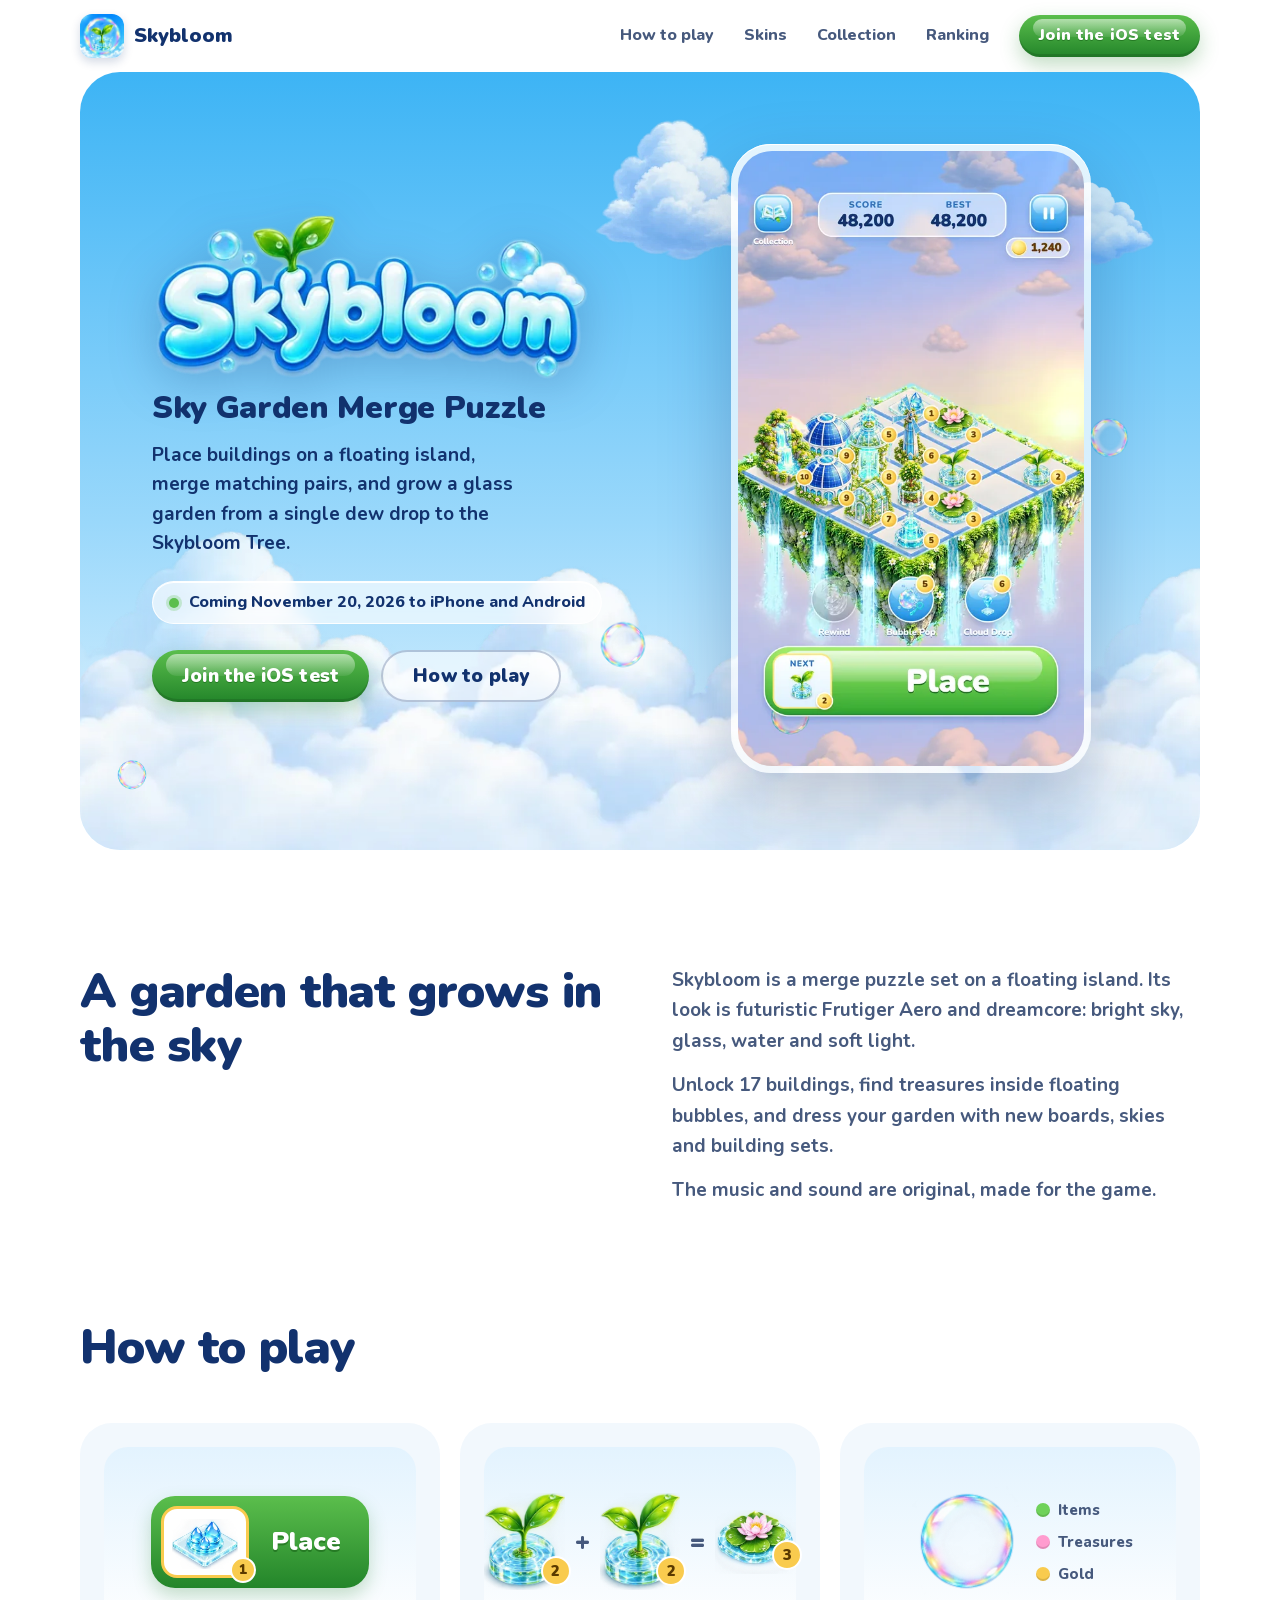
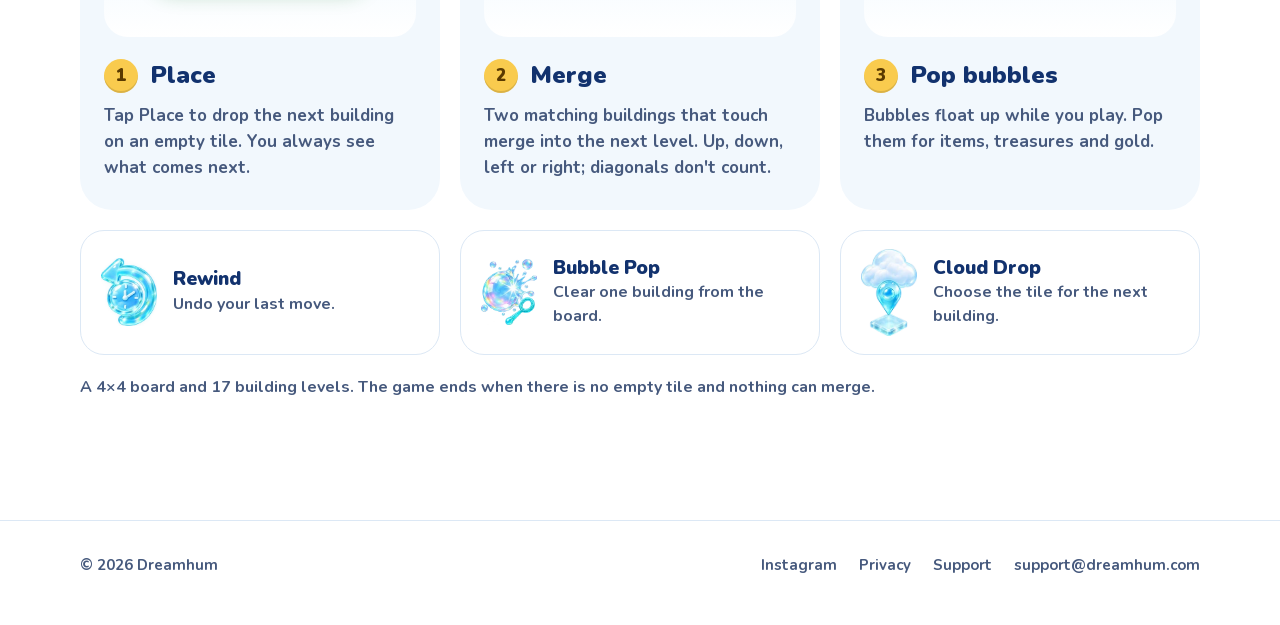
==== index.html @ f1853f21 "Brand home draft 1: hero, about, How to play (not for release) Co-Authored-By: Claude Opus 5.5 <nore" ====
<!doctype html>
<html lang="en">
<head>
<meta charset="utf-8">
<meta name="viewport" content="width=device-width, initial-scale=1">
<title>Skybloom: Sky Garden Merge Puzzle</title>
<meta name="description" content="Skybloom is a sky garden merge puzzle for iPhone and Android. Place buildings on a floating island, merge matching pairs, and grow a glass garden. Coming November 20, 2026.">
<meta property="og:title" content="Skybloom: Sky Garden Merge Puzzle">
<meta property="og:description" content="Place, merge, and grow a glass garden in the sky. Coming November 20, 2026.">
<meta property="og:image" content="https://dreamhum.com/assets/brand/game-mid-1080.webp">
<link rel="icon" href="/assets/brand/favicon-32.png" sizes="32x32">
<link rel="apple-touch-icon" href="/assets/brand/apple-touch-icon.png">
<link rel="preload" href="/assets/brand/fonts/nunito-latin.woff2" as="font" type="font/woff2" crossorigin>
<style>
/* Skybloom brand page. Meta-style skeleton (white canvas, wide spacing, pill buttons) with Frutiger Aero only where the game world shows.
   No external requests: the font is served from this site (Nunito, OFL, assets/brand/fonts/OFL.txt). */
@font-face { font-family: "Nunito"; src: url("/assets/brand/fonts/nunito-latin.woff2") format("woff2"); font-weight: 200 1000; font-display: swap; }
:root {
  color-scheme: light;
  --canvas: #fff; --soft: #f2f8fd; --line: #dce8f5;
  --ink: #12326e; --ink-soft: #46597d;
  --sky-1: #3db4f5; --sky-2: #9ad8fb; --sky-3: #eaf7ff;
  --leaf-1: #5bbe4c; --leaf-2: #23852a; --gold: #f9cb4e; --gold-ink: #5a3a00;
  --gutter: clamp(16px, 4vw, 40px);
}
* { box-sizing: border-box; }
body { margin: 0; background: var(--canvas); color: var(--ink); font: 700 18px/1.6 "Nunito", ui-rounded, system-ui, sans-serif; }
img { display: block; max-width: 100%; height: auto; }
a { color: inherit; }
:focus-visible { outline: 3px solid var(--ink); outline-offset: 3px; border-radius: 8px; }
h1, h2, h3, p, ol, ul { margin: 0; }
.wrap { width: min(1200px, 100%); margin-inline: auto; padding-inline: var(--gutter); }
.vh { position: absolute; width: 1px; height: 1px; overflow: hidden; clip: rect(0 0 0 0); white-space: nowrap; }

/* buttons: the game's glossy green Play button, and a quiet outline */
.btn { display: inline-flex; align-items: center; justify-content: center; min-height: 52px; padding: 0 30px; border-radius: 100px; font-size: 19px; font-weight: 900; letter-spacing: .01em; text-decoration: none; }
.btn.go { position: relative; color: #fff; background: linear-gradient(var(--leaf-1), var(--leaf-2)); box-shadow: inset 0 -3px 0 rgba(0,0,0,.12), 0 8px 20px rgba(35,133,42,.28); text-shadow: 0 1px 0 rgba(0,60,0,.35); }
.btn.go::before { content: ""; position: absolute; inset: 4px 14px auto; height: 42%; border-radius: 100px; background: linear-gradient(rgba(255,255,255,.55), rgba(255,255,255,.08)); pointer-events: none; }
.btn.go:hover { filter: brightness(1.05); }
.btn.line { color: var(--ink); border: 2px solid rgba(18,50,110,.25); background: rgba(255,255,255,.6); }
.btn.line:hover { background: #fff; }
.btn.sm { min-height: 42px; padding: 0 20px; font-size: 16px; }

/* header */
.top { display: flex; align-items: center; justify-content: space-between; gap: 16px; padding-block: 14px; }
.top .logo { display: flex; align-items: center; gap: 10px; text-decoration: none; font-size: 20px; font-weight: 900; }
.top .logo img { width: 44px; border-radius: 12px; box-shadow: 0 4px 10px rgba(18,50,110,.18); }
.top nav { display: flex; align-items: center; gap: clamp(14px, 2.4vw, 30px); font-size: 16px; font-weight: 800; color: var(--ink-soft); }
.top nav a:not(.btn) { text-decoration: none; padding-block: 8px; }
.top nav a:not(.btn):hover { color: var(--ink); }

/* hero: the only full Aero surface */
.hero { position: relative; overflow: hidden; border-radius: 40px; isolation: isolate;
  background: linear-gradient(180deg, var(--sky-1) 0%, var(--sky-2) 58%, var(--sky-3) 100%); }
.hero .bank { position: absolute; z-index: -1; left: -6%; right: -6%; bottom: -14%; width: 112%; max-width: none; opacity: .95; }
.hero .cloud { position: absolute; z-index: -1; opacity: .9; }
.hero .c1 { width: 170px; top: 6%; left: 46%; }
.hero .c2 { width: 120px; top: 14%; right: 4%; opacity: .75; }
.bub { position: absolute; z-index: -1; width: var(--s); animation: float 7s ease-in-out infinite alternate; }
@keyframes float { to { transform: translateY(-18px); } }
.hero-in { display: grid; grid-template-columns: 1.05fr .95fr; align-items: center; gap: clamp(24px, 5vw, 64px); padding: clamp(28px, 6vw, 72px) clamp(20px, 6vw, 72px) clamp(36px, 6vw, 80px); }
.hero h1 img { width: min(440px, 100%); filter: drop-shadow(0 10px 24px rgba(18,50,110,.25)); }
.tagline { margin-top: 6px; font-size: clamp(24px, 3vw, 32px); font-weight: 900; letter-spacing: -.01em; line-height: 1.2; }
.lede { margin-top: 14px; max-width: 34ch; font-size: 19px; line-height: 1.55; color: var(--ink); }
.chip { display: inline-flex; align-items: center; gap: 10px; margin-top: 22px; padding: 8px 16px; border-radius: 100px; font-size: 16px; font-weight: 800;
  background: rgba(255,255,255,.62); border: 1px solid rgba(255,255,255,.9); box-shadow: inset 0 1px 0 #fff; backdrop-filter: blur(8px); -webkit-backdrop-filter: blur(8px); }
.chip::before { content: ""; width: 10px; height: 10px; border-radius: 50%; background: var(--leaf-1); box-shadow: 0 0 0 3px rgba(91,190,76,.25); }
.cta { display: flex; flex-wrap: wrap; gap: 12px; margin-top: 26px; }
.screen { justify-self: center; width: min(360px, 100%); border-radius: 40px; padding: 7px; background: linear-gradient(rgba(255,255,255,.85), rgba(255,255,255,.45));
  box-shadow: 0 30px 70px rgba(18,50,110,.28), inset 0 1px 0 #fff; }
.screen img { border-radius: 34px; }

/* sections: white and quiet */
section { padding-top: clamp(72px, 9vw, 120px); }
h2 { font-size: clamp(34px, 4.4vw, 48px); font-weight: 900; line-height: 1.12; letter-spacing: -.015em; }
.intro { display: grid; grid-template-columns: 1fr 1fr; gap: clamp(24px, 5vw, 72px); align-items: start; }
.intro p { color: var(--ink-soft); font-size: 19px; }
.intro p + p { margin-top: 14px; }

.steps { list-style: none; padding: 0; margin-top: clamp(28px, 4vw, 48px); display: grid; grid-template-columns: repeat(3, 1fr); gap: 20px; counter-reset: step; }
.steps > li { counter-increment: step; background: var(--soft); border-radius: 32px; padding: 24px 24px 28px; }
.art { height: 190px; display: flex; align-items: center; justify-content: center; gap: 10px; border-radius: 24px; background: linear-gradient(180deg, #e3f3fe, #fff); margin-bottom: 22px; }
.steps h3 { display: flex; align-items: center; gap: 12px; font-size: 24px; font-weight: 900; line-height: 1.2; }
.steps h3::before { content: counter(step); flex: none; width: 34px; height: 34px; border-radius: 50%; display: grid; place-items: center; font-size: 17px; background: var(--gold); color: var(--gold-ink); box-shadow: inset 0 -2px 0 rgba(0,0,0,.12); }
.steps p { margin-top: 10px; color: var(--ink-soft); font-size: 17px; line-height: 1.55; }

.bld { position: relative; }
.bld img { width: clamp(64px, 17vw, 92px); }
.lv { position: absolute; right: -6px; bottom: 4px; width: 30px; height: 30px; border-radius: 50%; display: grid; place-items: center; font-size: 15px; font-weight: 900; background: var(--gold); color: var(--gold-ink); border: 2px solid #fff; }
.op { font-size: 26px; font-weight: 900; color: var(--ink-soft); }
.next { display: flex; align-items: center; gap: 12px; padding: 10px 14px 10px 10px; border-radius: 24px; background: linear-gradient(var(--leaf-1), var(--leaf-2)); box-shadow: 0 8px 18px rgba(35,133,42,.25); }
.next .bld { background: #fff; border-radius: 16px; padding: 10px 8px 6px; border: 3px solid var(--gold); }
.next .bld img { width: 66px; }
.next .lv { width: 26px; height: 26px; font-size: 13px; right: -10px; bottom: -8px; }
.next b { color: #fff; font-size: 26px; font-weight: 900; text-shadow: 0 2px 0 rgba(0,60,0,.35); padding-inline: 10px 14px; }
.legend { list-style: none; padding: 0; display: grid; gap: 8px; font-size: 15px; font-weight: 800; color: var(--ink-soft); }
.legend li { display: flex; align-items: center; gap: 8px; }
.legend li::before { content: ""; width: 14px; height: 14px; border-radius: 50%; background: var(--c); box-shadow: inset 0 -2px 0 rgba(0,0,0,.12); }

.items { margin-top: 20px; display: grid; grid-template-columns: repeat(3, 1fr); gap: 20px; }
.item { display: flex; align-items: center; gap: 16px; padding: 18px 20px; border-radius: 24px; border: 1px solid var(--line); }
.item img { width: 56px; flex: none; }
.item h3 { font-size: 19px; font-weight: 900; line-height: 1.2; }
.item p { font-size: 16px; color: var(--ink-soft); line-height: 1.45; margin-top: 2px; }
.rule { margin-top: 20px; font-size: 16px; color: var(--ink-soft); }

footer { margin-top: clamp(80px, 10vw, 120px); border-top: 1px solid var(--line); padding-block: 32px 48px; font-size: 15px; color: var(--ink-soft); }
footer .wrap { display: flex; flex-wrap: wrap; align-items: center; justify-content: space-between; gap: 12px 28px; }
footer nav { display: flex; flex-wrap: wrap; gap: 8px 22px; }
footer a { text-decoration: none; }
footer a:hover { color: var(--ink); text-decoration: underline; }

@media (max-width: 900px) {
  .hero-in { grid-template-columns: 1fr; text-align: left; }
  .screen { width: min(300px, 100%); }
  .intro, .steps, .items { grid-template-columns: 1fr; }
}
@media (max-width: 720px) {
  .top nav a:not(.btn) { display: none; }
  .hero { border-radius: 32px; }
  .hero .c1 { width: 110px; left: 60%; }
  .hero .c2 { display: none; }
}
@media (prefers-reduced-motion: reduce) { .bub { animation: none; } }
</style>
</head>
<body>

<header class="wrap top">
  <a class="logo" href="/"><img src="/assets/brand/icon-96.webp" width="96" height="96" alt=""><span>Skybloom</span></a>
  <nav aria-label="Main">
    <a href="#how-to-play">How to play</a>
    <a href="#skins">Skins</a>
    <a href="#collection">Collection</a>
    <a href="#ranking">Ranking</a>
    <a class="btn go sm" href="#join">Join the iOS test</a>
  </nav>
</header>

<main>
  <div class="wrap">
    <div class="hero">
      <img class="bank" src="/assets/brand/cloud-bank-1600.webp" srcset="/assets/brand/cloud-bank-800.webp 800w, /assets/brand/cloud-bank-1600.webp 1600w" sizes="100vw" width="1600" height="1062" alt="">
      <img class="cloud c1" src="/assets/brand/cloud-a.webp" width="338" height="282" alt="">
      <img class="cloud c2" src="/assets/brand/cloud-b.webp" width="360" height="254" alt="">
      <img class="bub" src="/assets/brand/bubble.webp" style="--s:56px; left:46%; top:70%" width="240" height="240" alt="">
      <img class="bub" src="/assets/brand/bubble.webp" style="--s:36px; left:3%; top:88%; animation-delay:-3s" width="240" height="240" alt="">
      <img class="bub" src="/assets/brand/bubble.webp" style="--s:48px; right:6%; top:44%; animation-delay:-5s" width="240" height="240" alt="">
      <div class="hero-in">
        <div>
          <h1><img src="/assets/brand/logo-480.webp" width="480" height="183" alt="Skybloom"></h1>
          <p class="tagline">Sky Garden Merge Puzzle</p>
          <p class="lede">Place buildings on a floating island, merge matching pairs, and grow a glass garden from a single dew drop to the Skybloom Tree.</p>
          <p class="chip">Coming November 20, 2026 to iPhone and Android</p>
          <div class="cta">
            <a class="btn go" href="#join">Join the iOS test</a>
            <a class="btn line" href="#how-to-play">How to play</a>
          </div>
        </div>
        <div class="screen">
          <img src="/assets/brand/game-mid-540.webp" srcset="/assets/brand/game-mid-540.webp 540w, /assets/brand/game-mid-1080.webp 1080w" sizes="(max-width: 900px) 300px, 360px" width="540" height="960" fetchpriority="high"
               alt="Skybloom in play: glass buildings numbered by level on a floating island, with Rewind, Bubble Pop and Cloud Drop items and a big Place button.">
        </div>
      </div>
    </div>
  </div>

  <section id="about">
    <div class="wrap intro">
      <h2>A garden that grows in the sky</h2>
      <div>
        <p>Skybloom is a merge puzzle set on a floating island. Its look is futuristic Frutiger Aero and dreamcore: bright sky, glass, water and soft light.</p>
        <p>Unlock 17 buildings, find treasures inside floating bubbles, and dress your garden with new boards, skies and building sets.</p>
        <p>The music and sound are original, made for the game.</p>
      </div>
    </div>
  </section>

  <section id="how-to-play">
    <div class="wrap">
      <h2>How to play</h2>
      <ol class="steps">
        <li>
          <div class="art" aria-hidden="true">
            <div class="next"><span class="bld"><img src="/assets/brand/b-dew.webp" width="240" height="183" alt=""><span class="lv">1</span></span><b>Place</b></div>
          </div>
          <h3>Place</h3>
          <p>Tap Place to drop the next building on an empty tile. You always see what comes next.</p>
        </li>
        <li>
          <div class="art" aria-hidden="true">
            <span class="bld"><img src="/assets/brand/b-sprout.webp" width="200" height="240" alt=""><span class="lv">2</span></span>
            <span class="op">+</span>
            <span class="bld"><img src="/assets/brand/b-sprout.webp" width="200" height="240" alt=""><span class="lv">2</span></span>
            <span class="op">=</span>
            <span class="bld"><img src="/assets/brand/b-lily.webp" width="240" height="189" alt=""><span class="lv">3</span></span>
          </div>
          <h3>Merge</h3>
          <p>Two matching buildings that touch merge into the next level. Up, down, left or right; diagonals don't count.</p>
        </li>
        <li>
          <div class="art" aria-hidden="true">
            <img src="/assets/brand/bubble.webp" width="240" height="240" alt="" style="width:118px">
            <ul class="legend">
              <li style="--c:#6fd25a">Items</li>
              <li style="--c:#ff9ccf">Treasures</li>
              <li style="--c:#f9cb4e">Gold</li>
            </ul>
          </div>
          <h3>Pop bubbles</h3>
          <p>Bubbles float up while you play. Pop them for items, treasures and gold.</p>
        </li>
      </ol>

      <div class="items">
        <div class="item"><img src="/assets/brand/item-rewind.webp" width="164" height="200" alt=""><div><h3>Rewind</h3><p>Undo your last move.</p></div></div>
        <div class="item"><img src="/assets/brand/item-pop.webp" width="170" height="200" alt=""><div><h3>Bubble Pop</h3><p>Clear one building from the board.</p></div></div>
        <div class="item"><img src="/assets/brand/item-drop.webp" width="129" height="200" alt=""><div><h3>Cloud Drop</h3><p>Choose the tile for the next building.</p></div></div>
      </div>
      <p class="rule">A 4×4 board and 17 building levels. The game ends when there is no empty tile and nothing can merge.</p>
    </div>
  </section>
</main>

<footer>
  <div class="wrap">
    <span>© 2026 Dreamhum</span>
    <nav aria-label="Footer">
      <a href="https://www.instagram.com/skybloom_mobile/">Instagram</a>
      <a href="/skybloom/privacy/">Privacy</a>
      <a href="/support/">Support</a>
      <a href="mailto:support@dreamhum.com">support@dreamhum.com</a>
    </nav>
  </div>
</footer>

</body>
</html>
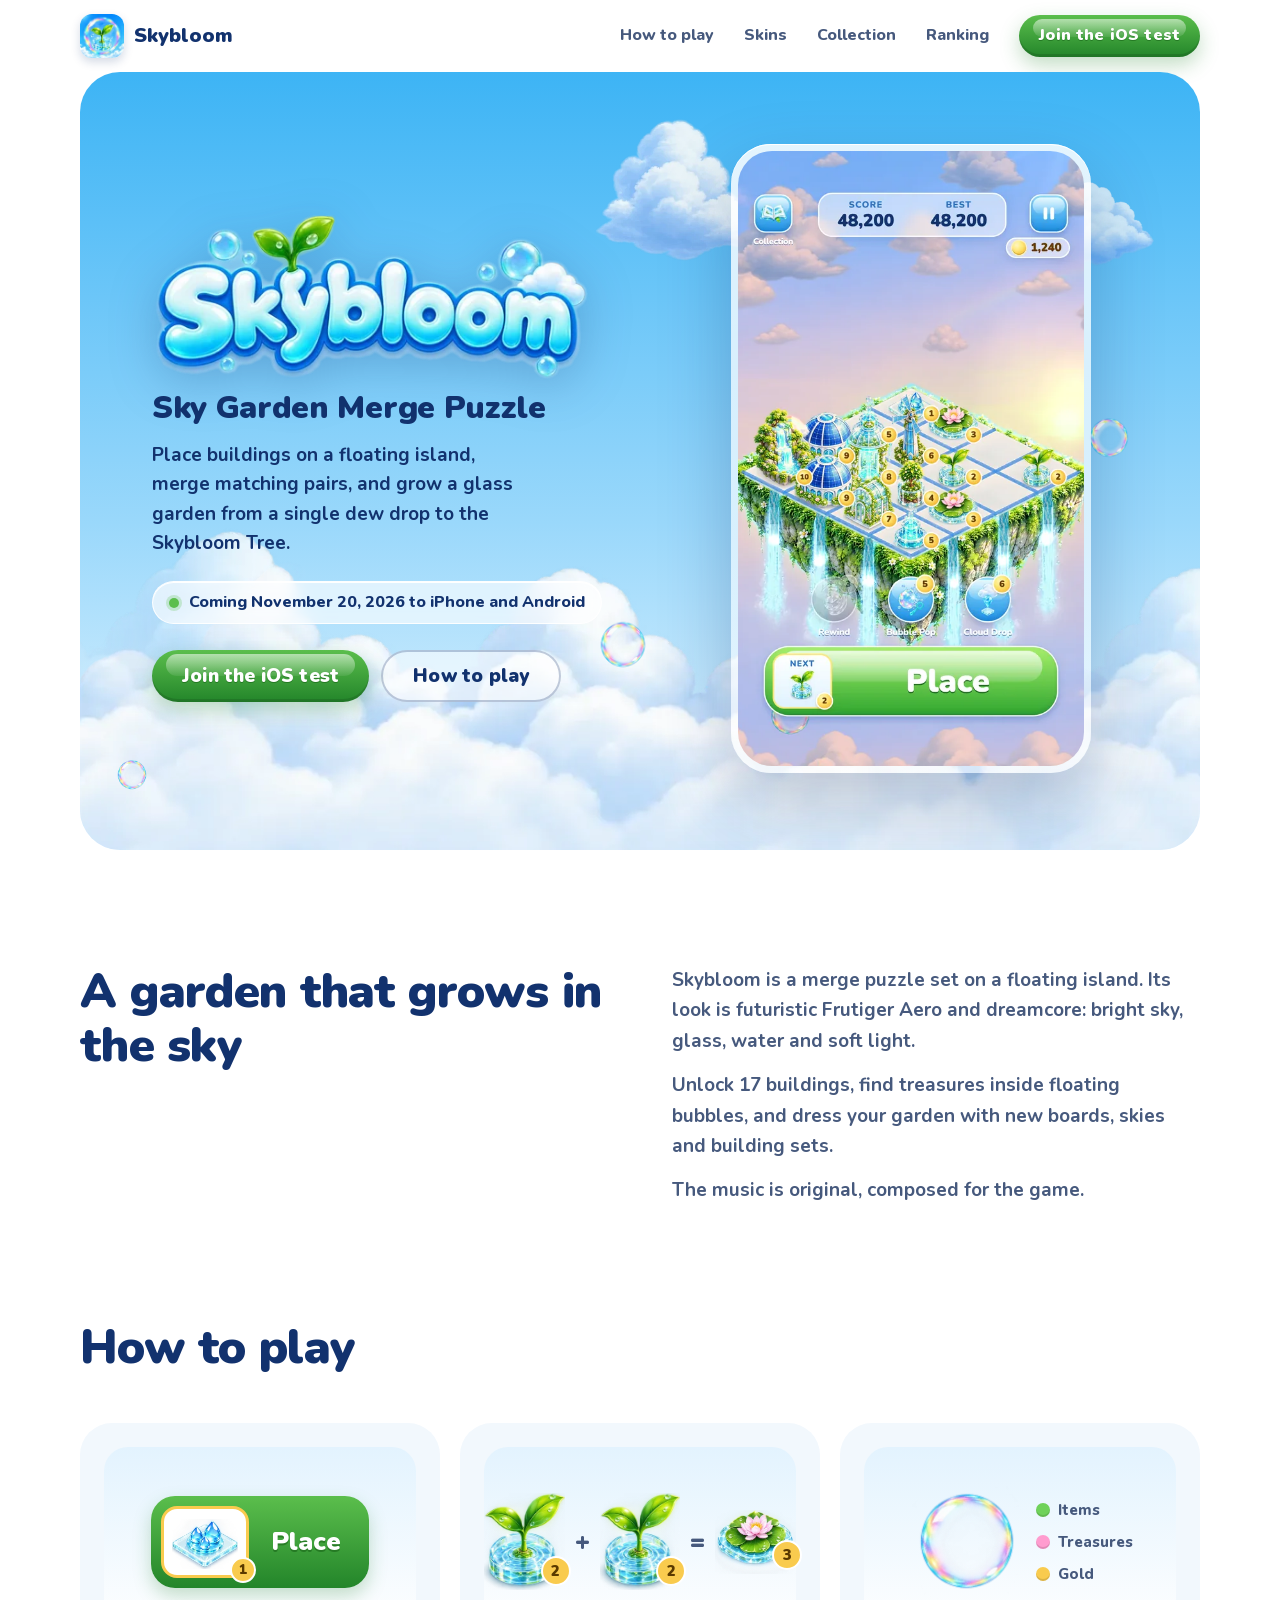
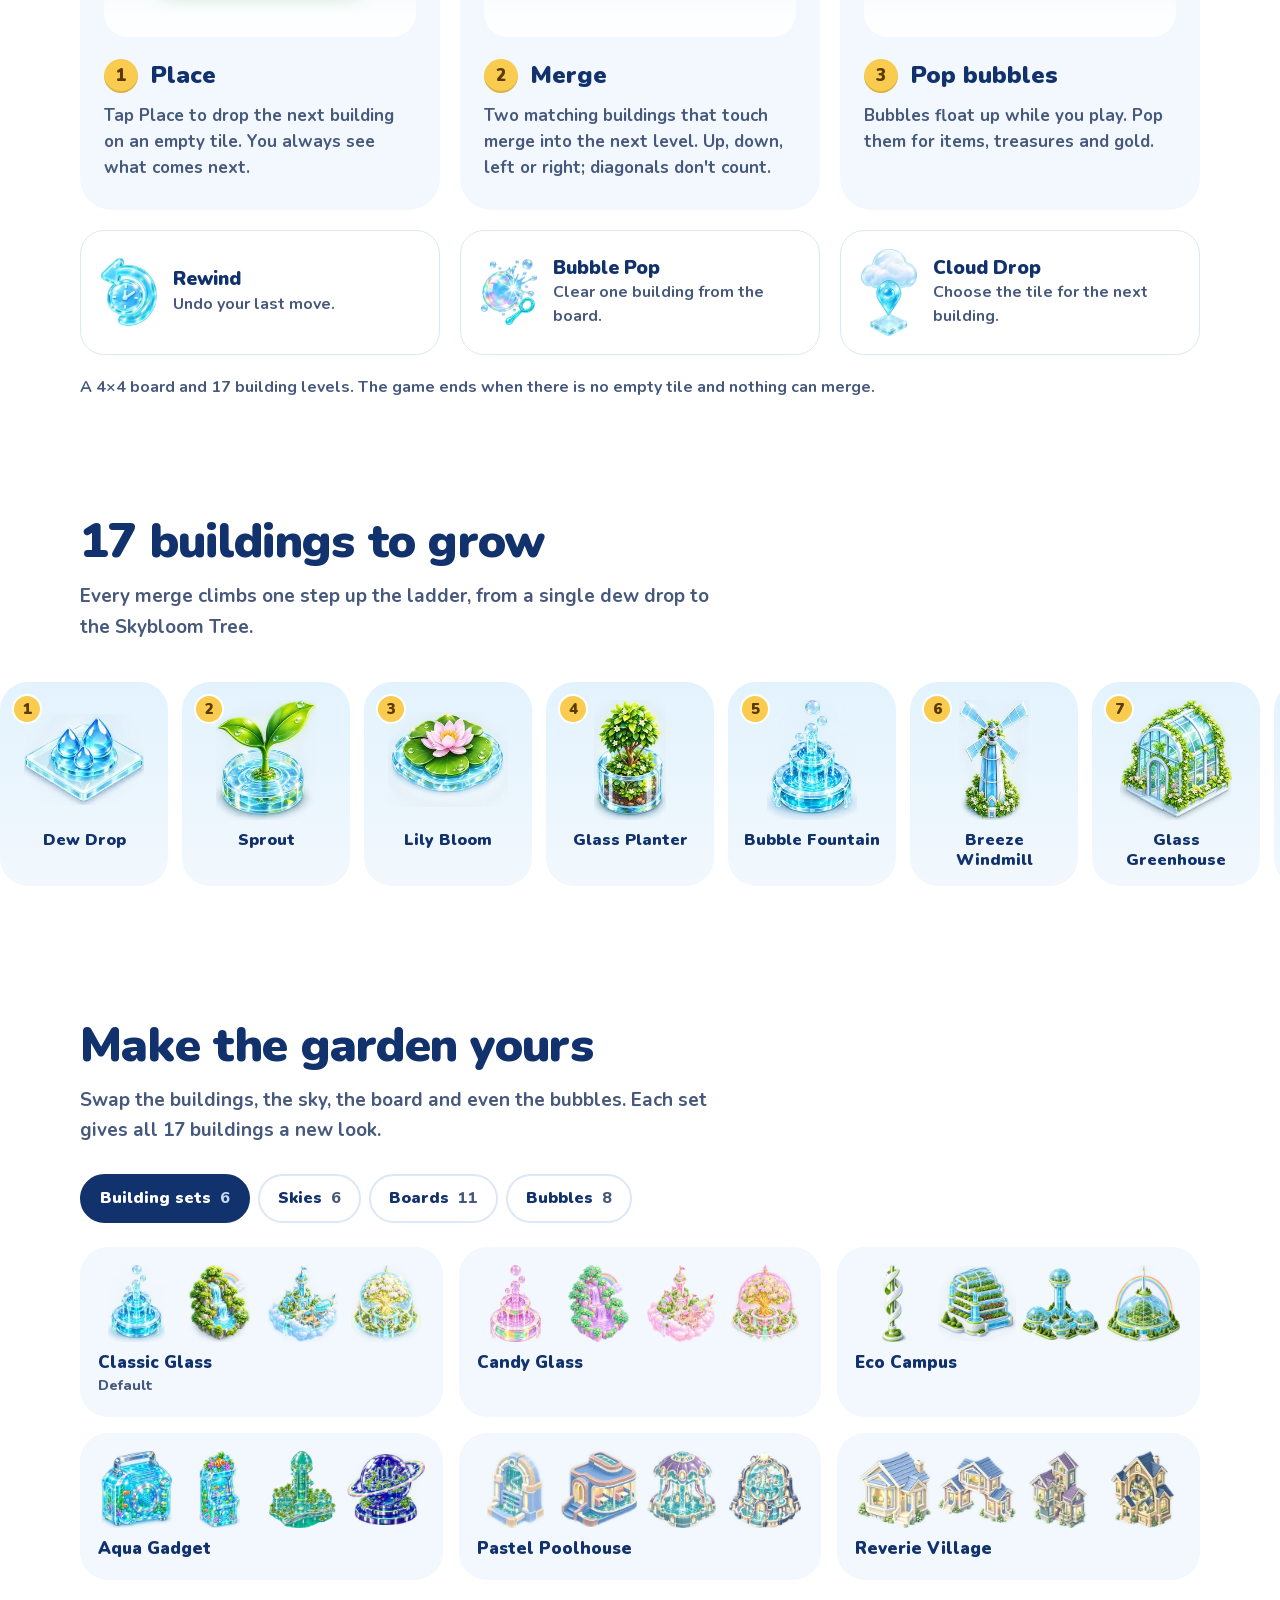
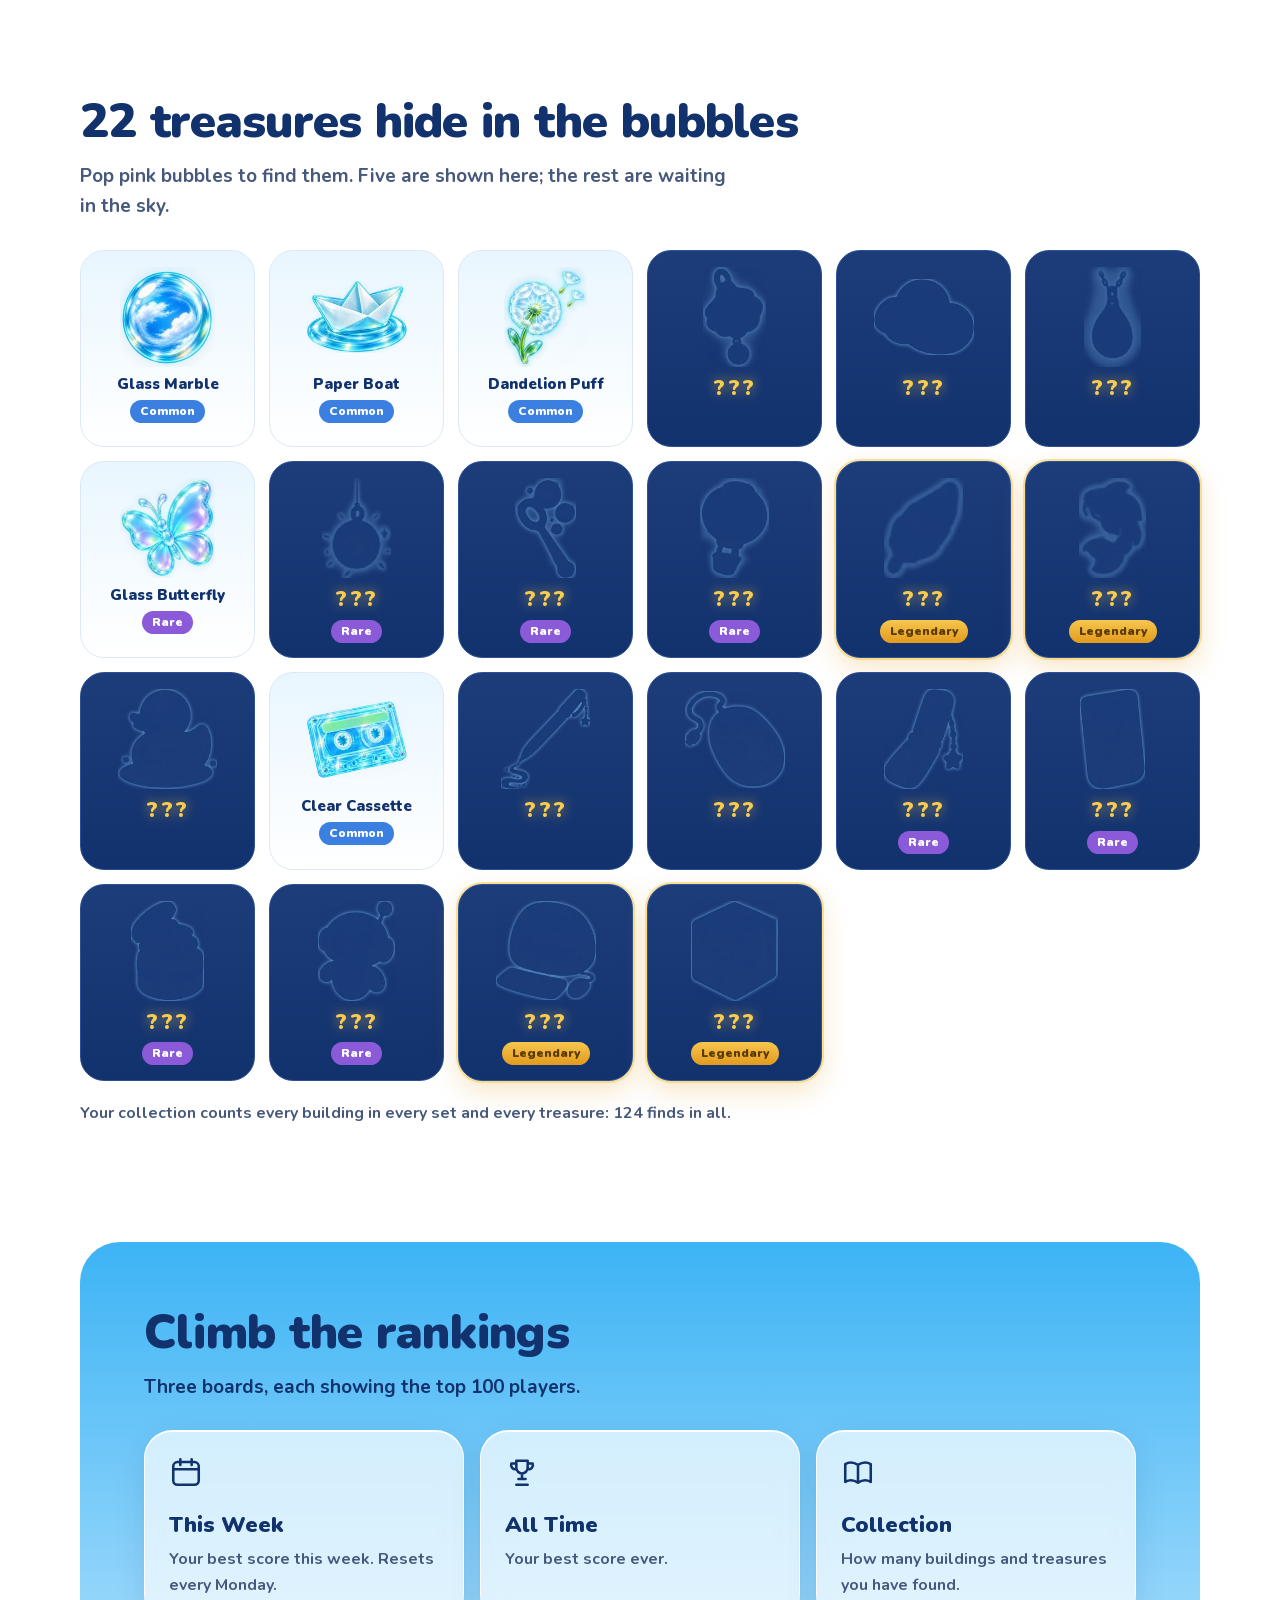
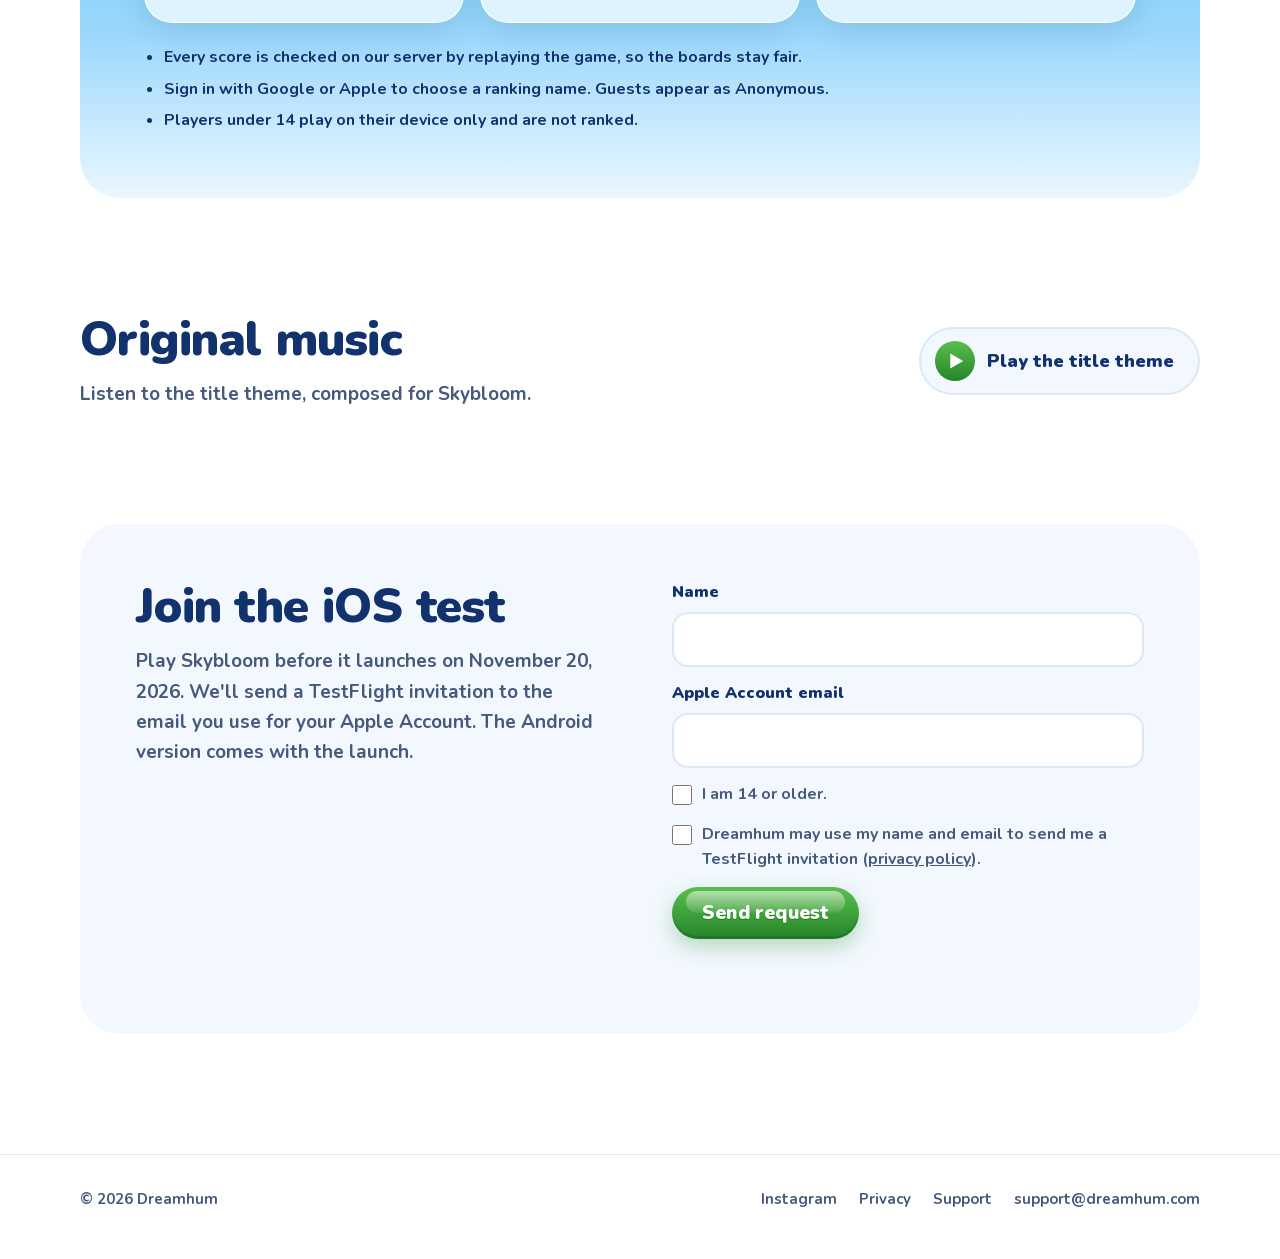
==== commit df80a4f2: "Brand home draft 2: buildings ladder, skins tabs, collection (5 shown, 17 hidden), ranking, title th" ====
--- a/index.html
+++ b/index.html
@@ -110,12 +110,91 @@
 footer a { text-decoration: none; }
 footer a:hover { color: var(--ink); text-decoration: underline; }
 
+
+.sub { margin-top: 12px; max-width: 60ch; color: var(--ink-soft); font-size: 19px; }
+
+/* buildings: one ladder you can scroll sideways */
+.ladder { margin-top: 32px; overflow-x: auto; scroll-snap-type: x mandatory; scrollbar-width: thin; padding: 8px 0 18px; }
+.ladder ol { list-style: none; margin: 0; display: flex; gap: 14px; padding-inline: max(var(--gutter), calc((100vw - 1200px) / 2 + var(--gutter))); width: max-content; }
+.ladder li { scroll-snap-align: start; position: relative; width: 168px; padding: 18px 14px 16px; border-radius: 28px; background: linear-gradient(180deg, #e3f3fe, var(--soft)); text-align: center; }
+.ladder img { width: 120px; height: 120px; object-fit: contain; margin: 0 auto; }
+.ladder .lv { top: 12px; left: 12px; right: auto; bottom: auto; }
+.nm { display: block; margin-top: 10px; font-size: 16px; font-weight: 900; line-height: 1.25; }
+
+/* skins: tabs */
+.tabs { display: flex; flex-wrap: wrap; gap: 8px; margin-top: 28px; }
+.tabs button { font: inherit; font-size: 16px; font-weight: 900; color: var(--ink); background: #fff; border: 2px solid var(--line); border-radius: 100px; padding: 10px 18px; cursor: pointer; }
+.tabs button span { color: var(--ink-soft); font-weight: 800; margin-left: 4px; }
+.tabs button[aria-selected="true"] { background: var(--ink); border-color: var(--ink); color: #fff; }
+.tabs button[aria-selected="true"] span { color: #c9d8f2; }
+.panel { margin-top: 24px; }
+.g { list-style: none; padding: 0; display: grid; gap: 16px; }
+.g b { display: block; font-size: 17px; font-weight: 900; line-height: 1.3; margin-top: 10px; }
+.g small { display: block; font-size: 14px; color: var(--ink-soft); font-weight: 800; }
+.sets { grid-template-columns: repeat(3, 1fr); }
+.set { padding: 18px 18px 20px; border-radius: 28px; background: var(--soft); }
+.set .row { display: grid; grid-template-columns: repeat(4, 1fr); gap: 6px; align-items: end; }
+.set .row img { width: 100%; aspect-ratio: 1; object-fit: contain; }
+.skies { grid-template-columns: repeat(6, 1fr); }
+.sky img { width: 100%; border-radius: 22px; aspect-ratio: 4 / 5; object-fit: cover; }
+.tiles { grid-template-columns: repeat(auto-fill, minmax(140px, 1fr)); }
+.tl { padding: 16px 12px 14px; border-radius: 24px; background: var(--soft); text-align: center; }
+.tl img { width: 100%; max-width: 120px; height: 90px; object-fit: contain; margin: 0 auto; }
+
+/* collection: five shown, the rest kept secret */
+.treasures { list-style: none; padding: 0; margin-top: 28px; display: grid; grid-template-columns: repeat(auto-fill, minmax(150px, 1fr)); gap: 14px; }
+.tr { position: relative; padding: 16px 12px 14px; border-radius: 24px; text-align: center; background: linear-gradient(180deg, #e9f6ff, #fff); border: 1px solid var(--line); }
+.tr img { width: 100px; height: 100px; object-fit: contain; margin: 0 auto; }
+.tr b { display: block; margin-top: 8px; font-size: 15px; font-weight: 900; line-height: 1.25; }
+.rar { display: inline-block; margin-top: 6px; padding: 2px 10px; border-radius: 100px; font-size: 12px; font-weight: 900; color: #fff; background: #3b7fe0; }
+.R .rar { background: #8a5ad8; }
+.L .rar { background: linear-gradient(#f6c74e, #e39a1d); color: var(--gold-ink); }
+.rar.ghost { visibility: hidden; }
+.tr.hid { background: linear-gradient(180deg, #1d3d7a, #12326e); border-color: #2c5194; }
+.tr.hid img { opacity: .9; }
+.tr.hid b { color: var(--gold); font-size: 22px; letter-spacing: .08em; text-shadow: 0 0 12px rgba(249,203,78,.7); }
+.tr.hid.L { box-shadow: 0 0 0 2px rgba(249,203,78,.55), 0 10px 26px rgba(227,154,29,.25); }
+
+/* ranking: a sky band again, glass cards on it */
+.rank { border-radius: 40px; padding: clamp(28px, 6vw, 64px); background: linear-gradient(180deg, var(--sky-1), var(--sky-2) 70%, var(--sky-3)); }
+.rank .sub { color: var(--ink); }
+.boards { list-style: none; padding: 0; margin-top: 28px; display: grid; grid-template-columns: repeat(3, 1fr); gap: 16px; }
+.boards li { padding: 24px; border-radius: 28px; background: rgba(255,255,255,.7); border: 1px solid rgba(255,255,255,.95); box-shadow: inset 0 1px 0 #fff, 0 10px 30px rgba(18,50,110,.12); backdrop-filter: blur(10px); -webkit-backdrop-filter: blur(10px); }
+.boards svg, .play svg { width: 34px; height: 34px; fill: none; stroke: currentColor; stroke-width: 1.8; stroke-linecap: round; stroke-linejoin: round; }
+.boards h3 { margin-top: 10px; font-size: 22px; font-weight: 900; }
+.boards p { margin-top: 4px; font-size: 16px; color: var(--ink-soft); }
+.facts { margin-top: 22px; padding-left: 20px; font-size: 16px; color: var(--ink); display: grid; gap: 6px; }
+
+/* sound */
+.sound { display: grid; grid-template-columns: 1fr auto; gap: 24px; align-items: center; }
+.play { display: inline-flex; align-items: center; gap: 12px; font: inherit; font-size: 18px; font-weight: 900; color: var(--ink); background: var(--soft); border: 2px solid var(--line); border-radius: 100px; padding: 12px 24px 12px 14px; cursor: pointer; }
+.play svg { width: 28px; height: 28px; padding: 6px; box-sizing: content-box; border-radius: 50%; color: #fff; background: linear-gradient(var(--leaf-1), var(--leaf-2)); }
+.i-pause, .play[aria-pressed="true"] .i-play { display: none; }
+.play[aria-pressed="true"] .i-pause { display: inline; }
+
+/* join */
+.join { display: grid; grid-template-columns: 1fr 1fr; gap: clamp(24px, 5vw, 64px); padding: clamp(28px, 5vw, 56px); border-radius: 40px; background: var(--soft); }
+form { display: grid; gap: 14px; }
+form label { display: grid; gap: 6px; font-size: 16px; font-weight: 900; }
+form input:not([type="checkbox"]) { font: inherit; font-weight: 700; font-size: 17px; color: var(--ink); padding: 12px 16px; border-radius: 16px; border: 2px solid var(--line); background: #fff; }
+form input:focus-visible { outline: 3px solid var(--sky-1); outline-offset: 1px; border-color: var(--sky-1); }
+.ck { display: flex !important; grid-template-columns: none; align-items: flex-start; gap: 10px !important; font-weight: 700 !important; color: var(--ink-soft); }
+.ck input { width: 20px; height: 20px; margin: 3px 0 0; accent-color: var(--leaf-2); flex: none; }
+.hp { position: absolute; left: -9999px; }
+form .btn { justify-self: start; border: 0; cursor: pointer; font-family: inherit; }
+form .btn[disabled] { opacity: .6; cursor: wait; }
+.msg { min-height: 1.6em; font-size: 16px; }
+.msg.ok { color: #1f7a27; }
+.msg.err { color: #b3261e; }
+
 @media (max-width: 900px) {
+  .sets { grid-template-columns: 1fr 1fr; } .skies { grid-template-columns: repeat(3, 1fr); } .boards, .join, .sound { grid-template-columns: 1fr; }
   .hero-in { grid-template-columns: 1fr; text-align: left; }
   .screen { width: min(300px, 100%); }
   .intro, .steps, .items { grid-template-columns: 1fr; }
 }
 @media (max-width: 720px) {
+  .sets { grid-template-columns: 1fr; } .skies { grid-template-columns: 1fr 1fr; } .treasures { grid-template-columns: repeat(2, 1fr); } .ladder li { width: 148px; }
   .top nav a:not(.btn) { display: none; }
   .hero { border-radius: 32px; }
   .hero .c1 { width: 110px; left: 60%; }
@@ -171,7 +250,7 @@
       <div>
         <p>Skybloom is a merge puzzle set on a floating island. Its look is futuristic Frutiger Aero and dreamcore: bright sky, glass, water and soft light.</p>
         <p>Unlock 17 buildings, find treasures inside floating bubbles, and dress your garden with new boards, skies and building sets.</p>
-        <p>The music and sound are original, made for the game.</p>
+        <p>The music is original, composed for the game.</p>
       </div>
     </div>
   </section>
@@ -220,6 +299,170 @@
       <p class="rule">A 4×4 board and 17 building levels. The game ends when there is no empty tile and nothing can merge.</p>
     </div>
   </section>
+  <section id="buildings">
+    <div class="wrap">
+      <h2>17 buildings to grow</h2>
+      <p class="sub">Every merge climbs one step up the ladder, from a single dew drop to the Skybloom Tree.</p>
+    </div>
+    <div class="ladder" role="region" aria-label="The 17 Classic Glass buildings, in order" tabindex="0">
+      <ol>
+        <li><img src="/assets/brand/g/lad-01.webp" width="220" height="220" loading="lazy" alt=""><span class="lv">1</span><span class="nm">Dew Drop</span></li>
+        <li><img src="/assets/brand/g/lad-02.webp" width="220" height="220" loading="lazy" alt=""><span class="lv">2</span><span class="nm">Sprout</span></li>
+        <li><img src="/assets/brand/g/lad-03.webp" width="220" height="220" loading="lazy" alt=""><span class="lv">3</span><span class="nm">Lily Bloom</span></li>
+        <li><img src="/assets/brand/g/lad-04.webp" width="220" height="220" loading="lazy" alt=""><span class="lv">4</span><span class="nm">Glass Planter</span></li>
+        <li><img src="/assets/brand/g/lad-05.webp" width="220" height="220" loading="lazy" alt=""><span class="lv">5</span><span class="nm">Bubble Fountain</span></li>
+        <li><img src="/assets/brand/g/lad-06.webp" width="220" height="220" loading="lazy" alt=""><span class="lv">6</span><span class="nm">Breeze Windmill</span></li>
+        <li><img src="/assets/brand/g/lad-07.webp" width="220" height="220" loading="lazy" alt=""><span class="lv">7</span><span class="nm">Glass Greenhouse</span></li>
+        <li><img src="/assets/brand/g/lad-08.webp" width="220" height="220" loading="lazy" alt=""><span class="lv">8</span><span class="nm">Aqua Pavilion</span></li>
+        <li><img src="/assets/brand/g/lad-09.webp" width="220" height="220" loading="lazy" alt=""><span class="lv">9</span><span class="nm">Solar Dome</span></li>
+        <li><img src="/assets/brand/g/lad-10.webp" width="220" height="220" loading="lazy" alt=""><span class="lv">10</span><span class="nm">Waterfall Garden</span></li>
+        <li><img src="/assets/brand/g/lad-11.webp" width="220" height="220" loading="lazy" alt=""><span class="lv">11</span><span class="nm">Crystal Tower</span></li>
+        <li><img src="/assets/brand/g/lad-12.webp" width="220" height="220" loading="lazy" alt=""><span class="lv">12</span><span class="nm">Sky Dome</span></li>
+        <li><img src="/assets/brand/g/lad-13.webp" width="220" height="220" loading="lazy" alt=""><span class="lv">13</span><span class="nm">Rainbow Bridge</span></li>
+        <li><img src="/assets/brand/g/lad-14.webp" width="220" height="220" loading="lazy" alt=""><span class="lv">14</span><span class="nm">Cloud Harbor</span></li>
+        <li><img src="/assets/brand/g/lad-15.webp" width="220" height="220" loading="lazy" alt=""><span class="lv">15</span><span class="nm">Star Observatory</span></li>
+        <li><img src="/assets/brand/g/lad-16.webp" width="220" height="220" loading="lazy" alt=""><span class="lv">16</span><span class="nm">Aurora Palace</span></li>
+        <li><img src="/assets/brand/g/lad-17.webp" width="220" height="220" loading="lazy" alt=""><span class="lv">17</span><span class="nm">Skybloom Tree</span></li>
+      </ol>
+    </div>
+  </section>
+
+  <section id="skins">
+    <div class="wrap">
+      <h2>Make the garden yours</h2>
+      <p class="sub">Swap the buildings, the sky, the board and even the bubbles. Each set gives all 17 buildings a new look.</p>
+      <div class="tabs" role="tablist" aria-label="Skin types">
+        <button role="tab" id="t-sets" aria-controls="p-sets" aria-selected="true">Building sets <span>6</span></button>
+        <button role="tab" id="t-skies" aria-controls="p-skies" aria-selected="false" tabindex="-1">Skies <span>6</span></button>
+        <button role="tab" id="t-tiles" aria-controls="p-tiles" aria-selected="false" tabindex="-1">Boards <span>11</span></button>
+        <button role="tab" id="t-bubs" aria-controls="p-bubs" aria-selected="false" tabindex="-1">Bubbles <span>8</span></button>
+      </div>
+      <div class="panel" role="tabpanel" id="p-sets" aria-labelledby="t-sets"><ul class="g sets">
+          <li class="set"><div class="row"><img src="/assets/brand/g/set-classic-05.webp" width="200" height="200" loading="lazy" alt=""><img src="/assets/brand/g/set-classic-10.webp" width="200" height="200" loading="lazy" alt=""><img src="/assets/brand/g/set-classic-14.webp" width="200" height="200" loading="lazy" alt=""><img src="/assets/brand/g/set-classic-17.webp" width="200" height="200" loading="lazy" alt=""></div><b>Classic Glass</b><small>Default</small></li>
+          <li class="set"><div class="row"><img src="/assets/brand/g/set-candy-05.webp" width="200" height="200" loading="lazy" alt=""><img src="/assets/brand/g/set-candy-10.webp" width="200" height="200" loading="lazy" alt=""><img src="/assets/brand/g/set-candy-14.webp" width="200" height="200" loading="lazy" alt=""><img src="/assets/brand/g/set-candy-17.webp" width="200" height="200" loading="lazy" alt=""></div><b>Candy Glass</b></li>
+          <li class="set"><div class="row"><img src="/assets/brand/g/set-eco-05.webp" width="200" height="200" loading="lazy" alt=""><img src="/assets/brand/g/set-eco-10.webp" width="200" height="200" loading="lazy" alt=""><img src="/assets/brand/g/set-eco-14.webp" width="200" height="200" loading="lazy" alt=""><img src="/assets/brand/g/set-eco-17.webp" width="200" height="200" loading="lazy" alt=""></div><b>Eco Campus</b></li>
+          <li class="set"><div class="row"><img src="/assets/brand/g/set-aqua-05.webp" width="200" height="200" loading="lazy" alt=""><img src="/assets/brand/g/set-aqua-10.webp" width="200" height="200" loading="lazy" alt=""><img src="/assets/brand/g/set-aqua-14.webp" width="200" height="200" loading="lazy" alt=""><img src="/assets/brand/g/set-aqua-17.webp" width="200" height="200" loading="lazy" alt=""></div><b>Aqua Gadget</b></li>
+          <li class="set"><div class="row"><img src="/assets/brand/g/set-poolhouse-05.webp" width="200" height="200" loading="lazy" alt=""><img src="/assets/brand/g/set-poolhouse-10.webp" width="200" height="200" loading="lazy" alt=""><img src="/assets/brand/g/set-poolhouse-14.webp" width="200" height="200" loading="lazy" alt=""><img src="/assets/brand/g/set-poolhouse-17.webp" width="200" height="200" loading="lazy" alt=""></div><b>Pastel Poolhouse</b></li>
+          <li class="set"><div class="row"><img src="/assets/brand/g/set-reverie-05.webp" width="200" height="200" loading="lazy" alt=""><img src="/assets/brand/g/set-reverie-10.webp" width="200" height="200" loading="lazy" alt=""><img src="/assets/brand/g/set-reverie-14.webp" width="200" height="200" loading="lazy" alt=""><img src="/assets/brand/g/set-reverie-17.webp" width="200" height="200" loading="lazy" alt=""></div><b>Reverie Village</b></li>
+        </ul></div>
+      <div class="panel" role="tabpanel" id="p-skies" aria-labelledby="t-skies" hidden><ul class="g skies">
+          <li class="sky"><img src="/assets/brand/g/sky-day.webp" width="400" height="500" loading="lazy" alt=""><b>Sky Island</b><small>Default</small></li>
+          <li class="sky"><img src="/assets/brand/g/sky-blossom.webp" width="400" height="500" loading="lazy" alt=""><b>Blossom Island</b></li>
+          <li class="sky"><img src="/assets/brand/g/sky-aurora.webp" width="400" height="500" loading="lazy" alt=""><b>Aurora Sky</b></li>
+          <li class="sky"><img src="/assets/brand/g/sky-meadow.webp" width="400" height="500" loading="lazy" alt=""><b>Bliss Meadow</b></li>
+          <li class="sky"><img src="/assets/brand/g/sky-poolrooms.webp" width="400" height="500" loading="lazy" alt=""><b>Pastel Poolrooms</b></li>
+          <li class="sky"><img src="/assets/brand/g/sky-bedroom.webp" width="400" height="500" loading="lazy" alt=""><b>Aqua Bedroom</b></li>
+        </ul></div>
+      <div class="panel" role="tabpanel" id="p-tiles" aria-labelledby="t-tiles" hidden><ul class="g tiles">
+          <li class="tl"><img src="/assets/brand/g/tile-frost.webp" width="200" height="113" loading="lazy" alt=""><b>Frosted Glass</b><small>Default</small></li>
+          <li class="tl"><img src="/assets/brand/g/tile-petal.webp" width="200" height="113" loading="lazy" alt=""><b>Petal Tiles</b></li>
+          <li class="tl"><img src="/assets/brand/g/tile-star.webp" width="200" height="113" loading="lazy" alt=""><b>Starlight Tiles</b></li>
+          <li class="tl"><img src="/assets/brand/g/tile-lime.webp" width="200" height="113" loading="lazy" alt=""><b>Lime Jelly</b></li>
+          <li class="tl"><img src="/assets/brand/g/tile-tangerine.webp" width="200" height="113" loading="lazy" alt=""><b>Tangerine Gel</b></li>
+          <li class="tl"><img src="/assets/brand/g/tile-grape.webp" width="200" height="113" loading="lazy" alt=""><b>Grape Console</b></li>
+          <li class="tl"><img src="/assets/brand/g/tile-luna.webp" width="200" height="113" loading="lazy" alt=""><b>Luna Blue</b></li>
+          <li class="tl"><img src="/assets/brand/g/tile-opal.webp" width="200" height="113" loading="lazy" alt=""><b>Opal Mystic</b></li>
+          <li class="tl"><img src="/assets/brand/g/tile-oyster.webp" width="200" height="113" loading="lazy" alt=""><b>Oyster Porcelain</b></li>
+          <li class="tl"><img src="/assets/brand/g/tile-fog.webp" width="200" height="113" loading="lazy" alt=""><b>Fog Limestone</b></li>
+          <li class="tl"><img src="/assets/brand/g/tile-smoke.webp" width="200" height="113" loading="lazy" alt=""><b>Smoke Glass</b></li>
+        </ul></div>
+      <div class="panel" role="tabpanel" id="p-bubs" aria-labelledby="t-bubs" hidden><ul class="g tiles">
+          <li class="tl"><img src="/assets/brand/g/bub-rainbow.webp" width="160" height="160" loading="lazy" alt=""><b>Rainbow</b><small>Default</small></li>
+          <li class="tl"><img src="/assets/brand/g/bub-pearl.webp" width="160" height="160" loading="lazy" alt=""><b>Pearl</b></li>
+          <li class="tl"><img src="/assets/brand/g/bub-mint.webp" width="160" height="160" loading="lazy" alt=""><b>Mint</b></li>
+          <li class="tl"><img src="/assets/brand/g/bub-lime.webp" width="160" height="160" loading="lazy" alt=""><b>Lime Slime</b></li>
+          <li class="tl"><img src="/assets/brand/g/bub-tangerine.webp" width="160" height="160" loading="lazy" alt=""><b>Tangerine Gel</b></li>
+          <li class="tl"><img src="/assets/brand/g/bub-grape.webp" width="160" height="160" loading="lazy" alt=""><b>Grape Console</b></li>
+          <li class="tl"><img src="/assets/brand/g/bub-luna.webp" width="160" height="160" loading="lazy" alt=""><b>Luna Blue</b></li>
+          <li class="tl"><img src="/assets/brand/g/bub-opal.webp" width="160" height="160" loading="lazy" alt=""><b>Opal Mystic</b></li>
+        </ul></div>
+    </div>
+  </section>
+
+  <section id="collection">
+    <div class="wrap">
+      <h2>22 treasures hide in the bubbles</h2>
+      <p class="sub">Pop pink bubbles to find them. Five are shown here; the rest are waiting in the sky.</p>
+      <ul class="treasures">
+        <li class="tr C"><img src="/assets/brand/g/tr-01.webp" width="180" height="180" loading="lazy" alt=""><b>Glass Marble</b><span class="rar">Common</span></li>
+        <li class="tr C"><img src="/assets/brand/g/tr-02.webp" width="180" height="180" loading="lazy" alt=""><b>Paper Boat</b><span class="rar">Common</span></li>
+        <li class="tr C"><img src="/assets/brand/g/tr-03.webp" width="180" height="180" loading="lazy" alt=""><b>Dandelion Puff</b><span class="rar">Common</span></li>
+        <li class="tr hid C"><img src="/assets/brand/g/tr-04.webp" width="180" height="180" loading="lazy" alt=""><b aria-label="Hidden treasure">???</b><span class="rar ghost">Common</span></li>
+        <li class="tr hid C"><img src="/assets/brand/g/tr-05.webp" width="180" height="180" loading="lazy" alt=""><b aria-label="Hidden treasure">???</b><span class="rar ghost">Common</span></li>
+        <li class="tr hid C"><img src="/assets/brand/g/tr-06.webp" width="180" height="180" loading="lazy" alt=""><b aria-label="Hidden treasure">???</b><span class="rar ghost">Common</span></li>
+        <li class="tr R"><img src="/assets/brand/g/tr-07.webp" width="180" height="180" loading="lazy" alt=""><b>Glass Butterfly</b><span class="rar">Rare</span></li>
+        <li class="tr hid R"><img src="/assets/brand/g/tr-08.webp" width="180" height="180" loading="lazy" alt=""><b aria-label="Hidden treasure">???</b><span class="rar">Rare</span></li>
+        <li class="tr hid R"><img src="/assets/brand/g/tr-09.webp" width="180" height="180" loading="lazy" alt=""><b aria-label="Hidden treasure">???</b><span class="rar">Rare</span></li>
+        <li class="tr hid R"><img src="/assets/brand/g/tr-10.webp" width="180" height="180" loading="lazy" alt=""><b aria-label="Hidden treasure">???</b><span class="rar">Rare</span></li>
+        <li class="tr hid L"><img src="/assets/brand/g/tr-11.webp" width="180" height="180" loading="lazy" alt=""><b aria-label="Hidden treasure">???</b><span class="rar">Legendary</span></li>
+        <li class="tr hid L"><img src="/assets/brand/g/tr-12.webp" width="180" height="180" loading="lazy" alt=""><b aria-label="Hidden treasure">???</b><span class="rar">Legendary</span></li>
+        <li class="tr hid C"><img src="/assets/brand/g/tr-13.webp" width="180" height="180" loading="lazy" alt=""><b aria-label="Hidden treasure">???</b><span class="rar ghost">Common</span></li>
+        <li class="tr C"><img src="/assets/brand/g/tr-14.webp" width="180" height="180" loading="lazy" alt=""><b>Clear Cassette</b><span class="rar">Common</span></li>
+        <li class="tr hid C"><img src="/assets/brand/g/tr-15.webp" width="180" height="180" loading="lazy" alt=""><b aria-label="Hidden treasure">???</b><span class="rar ghost">Common</span></li>
+        <li class="tr hid C"><img src="/assets/brand/g/tr-16.webp" width="180" height="180" loading="lazy" alt=""><b aria-label="Hidden treasure">???</b><span class="rar ghost">Common</span></li>
+        <li class="tr hid R"><img src="/assets/brand/g/tr-17.webp" width="180" height="180" loading="lazy" alt=""><b aria-label="Hidden treasure">???</b><span class="rar">Rare</span></li>
+        <li class="tr hid R"><img src="/assets/brand/g/tr-18.webp" width="180" height="180" loading="lazy" alt=""><b aria-label="Hidden treasure">???</b><span class="rar">Rare</span></li>
+        <li class="tr hid R"><img src="/assets/brand/g/tr-19.webp" width="180" height="180" loading="lazy" alt=""><b aria-label="Hidden treasure">???</b><span class="rar">Rare</span></li>
+        <li class="tr hid R"><img src="/assets/brand/g/tr-20.webp" width="180" height="180" loading="lazy" alt=""><b aria-label="Hidden treasure">???</b><span class="rar">Rare</span></li>
+        <li class="tr hid L"><img src="/assets/brand/g/tr-21.webp" width="180" height="180" loading="lazy" alt=""><b aria-label="Hidden treasure">???</b><span class="rar">Legendary</span></li>
+        <li class="tr hid L"><img src="/assets/brand/g/tr-22.webp" width="180" height="180" loading="lazy" alt=""><b aria-label="Hidden treasure">???</b><span class="rar">Legendary</span></li>
+      </ul>
+      <p class="rule">Your collection counts every building in every set and every treasure: 124 finds in all.</p>
+    </div>
+  </section>
+
+  <section id="ranking">
+    <div class="wrap">
+      <div class="rank">
+        <h2>Climb the rankings</h2>
+        <p class="sub">Three boards, each showing the top 100 players.</p>
+        <ul class="boards">
+          <li><svg viewBox="0 0 24 24" aria-hidden="true"><rect x="3" y="5" width="18" height="16" rx="3"/><path d="M3 10h18M8 3v4M16 3v4"/></svg><h3>This Week</h3><p>Your best score this week. Resets every Monday.</p></li>
+          <li><svg viewBox="0 0 24 24" aria-hidden="true"><path d="M8 4h8v5a4 4 0 0 1-8 0zM8 6H4.5a3 3 0 0 0 3.5 4M16 6h3.5a3 3 0 0 1-3.5 4M12 13v4M8 21h8M9.5 17h5"/></svg><h3>All Time</h3><p>Your best score ever.</p></li>
+          <li><svg viewBox="0 0 24 24" aria-hidden="true"><path d="M3 6.5C5.5 5 9 5 12 7c3-2 6.5-2 9-.5V19c-2.5-1.5-6-1.5-9 .5-3-2-6.5-2-9-.5zM12 7v12.5"/></svg><h3>Collection</h3><p>How many buildings and treasures you have found.</p></li>
+        </ul>
+        <ul class="facts">
+          <li>Every score is checked on our server by replaying the game, so the boards stay fair.</li>
+          <li>Sign in with Google or Apple to choose a ranking name. Guests appear as Anonymous.</li>
+          <li>Players under 14 play on their device only and are not ranked.</li>
+        </ul>
+      </div>
+    </div>
+  </section>
+
+  <section id="sound">
+    <div class="wrap sound">
+      <div>
+        <h2>Original music</h2>
+        <p class="sub">Listen to the title theme, composed for Skybloom.</p>
+      </div>
+      <div class="player">
+        <button class="play" type="button" aria-pressed="false"><svg viewBox="0 0 24 24" aria-hidden="true"><path class="i-play" d="M8 5.5v13l11-6.5z" fill="currentColor" stroke="none"/><path class="i-pause" d="M8 5h3v14H8zM13 5h3v14h-3z" fill="currentColor" stroke="none"/></svg><span>Play the title theme</span></button>
+        <audio src="/assets/brand/title-theme.mp3" preload="none"></audio>
+      </div>
+    </div>
+  </section>
+
+  <section id="join">
+    <div class="wrap">
+      <div class="join">
+        <div>
+          <h2>Join the iOS test</h2>
+          <p class="sub">Play Skybloom before it launches on November 20, 2026. We'll send a TestFlight invitation to the email you use for your Apple Account. The Android version comes with the launch.</p>
+        </div>
+        <form id="tester" novalidate>
+          <label>Name<input name="name" autocomplete="name" maxlength="60" required></label>
+          <label>Apple Account email<input name="email" type="email" autocomplete="email" maxlength="254" required></label>
+          <label class="hp" aria-hidden="true">Website<input name="website" tabindex="-1" autocomplete="off"></label>
+          <label class="ck"><input type="checkbox" name="age14" required><span>I am 14 or older.</span></label>
+          <label class="ck"><input type="checkbox" name="consent" required><span>Dreamhum may use my name and email to send me a TestFlight invitation (<a href="/skybloom/privacy/">privacy policy</a>).</span></label>
+          <button class="btn go" type="submit">Send request</button>
+          <p class="msg" role="status" aria-live="polite"></p>
+        </form>
+      </div>
+    </div>
+  </section>
+
 </main>
 
 <footer>
@@ -234,5 +477,34 @@
   </div>
 </footer>
 
+<script>
+// Skins tabs (arrow keys move between tabs), the title theme button, and the iOS tester sign-up.
+const tabs = [...document.querySelectorAll('[role=tab]')];
+const pick = t => tabs.forEach(b => { const on = b === t; b.setAttribute('aria-selected', on); b.tabIndex = on ? 0 : -1; document.getElementById(b.getAttribute('aria-controls')).hidden = !on; });
+tabs.forEach((b, i) => { b.onclick = () => pick(b); b.onkeydown = e => { const d = { ArrowRight: 1, ArrowLeft: -1 }[e.key]; if (d) { const n = tabs[(i + d + tabs.length) % tabs.length]; pick(n); n.focus(); } }; });
+
+const play = document.querySelector('.play'), audio = document.querySelector('#sound audio');
+play.onclick = () => audio.paused ? audio.play() : audio.pause();
+audio.onplay = () => { play.setAttribute('aria-pressed', 'true'); play.querySelector('span').textContent = 'Pause the title theme'; };
+audio.onpause = audio.onended = () => { play.setAttribute('aria-pressed', 'false'); play.querySelector('span').textContent = 'Play the title theme'; };
+
+const form = document.getElementById('tester'), msg = form.querySelector('.msg'), send = form.querySelector('button');
+const ERR = { name: 'Please enter your name (up to 60 characters).', email: 'Please enter the email address of your Apple Account.', consent: 'Please tick both boxes to send the request.', limit: 'Too many requests from here. Please try again in an hour.' };
+form.onsubmit = async e => {
+  e.preventDefault();
+  const f = form.elements, body = { name: f.name.value, email: f.email.value, age14: f.age14.checked, consent: f.consent.checked, website: f.website.value };
+  const say = (t, ok) => { msg.textContent = t; msg.className = 'msg ' + (ok ? 'ok' : 'err'); };
+  if (!body.age14 || !body.consent) return say(ERR.consent);
+  send.disabled = true; say('Sending…', true);
+  try {
+    const r = await fetch('https://asia-northeast3-skybloom-31d98.cloudfunctions.net/requestTester', { method: 'POST', headers: { 'content-type': 'application/json' }, body: JSON.stringify(body) });
+    const j = await r.json().catch(() => ({}));
+    if (r.ok && j.ok) { form.reset(); say('Thanks! Your request is in. Look for a TestFlight invitation in your email.', true); }
+    else say(ERR[j.error] || 'Something went wrong. Please try again later.');
+  } catch { say("Couldn't send. Check your connection and try again."); }
+  send.disabled = false;
+};
+</script>
+
 </body>
 </html>
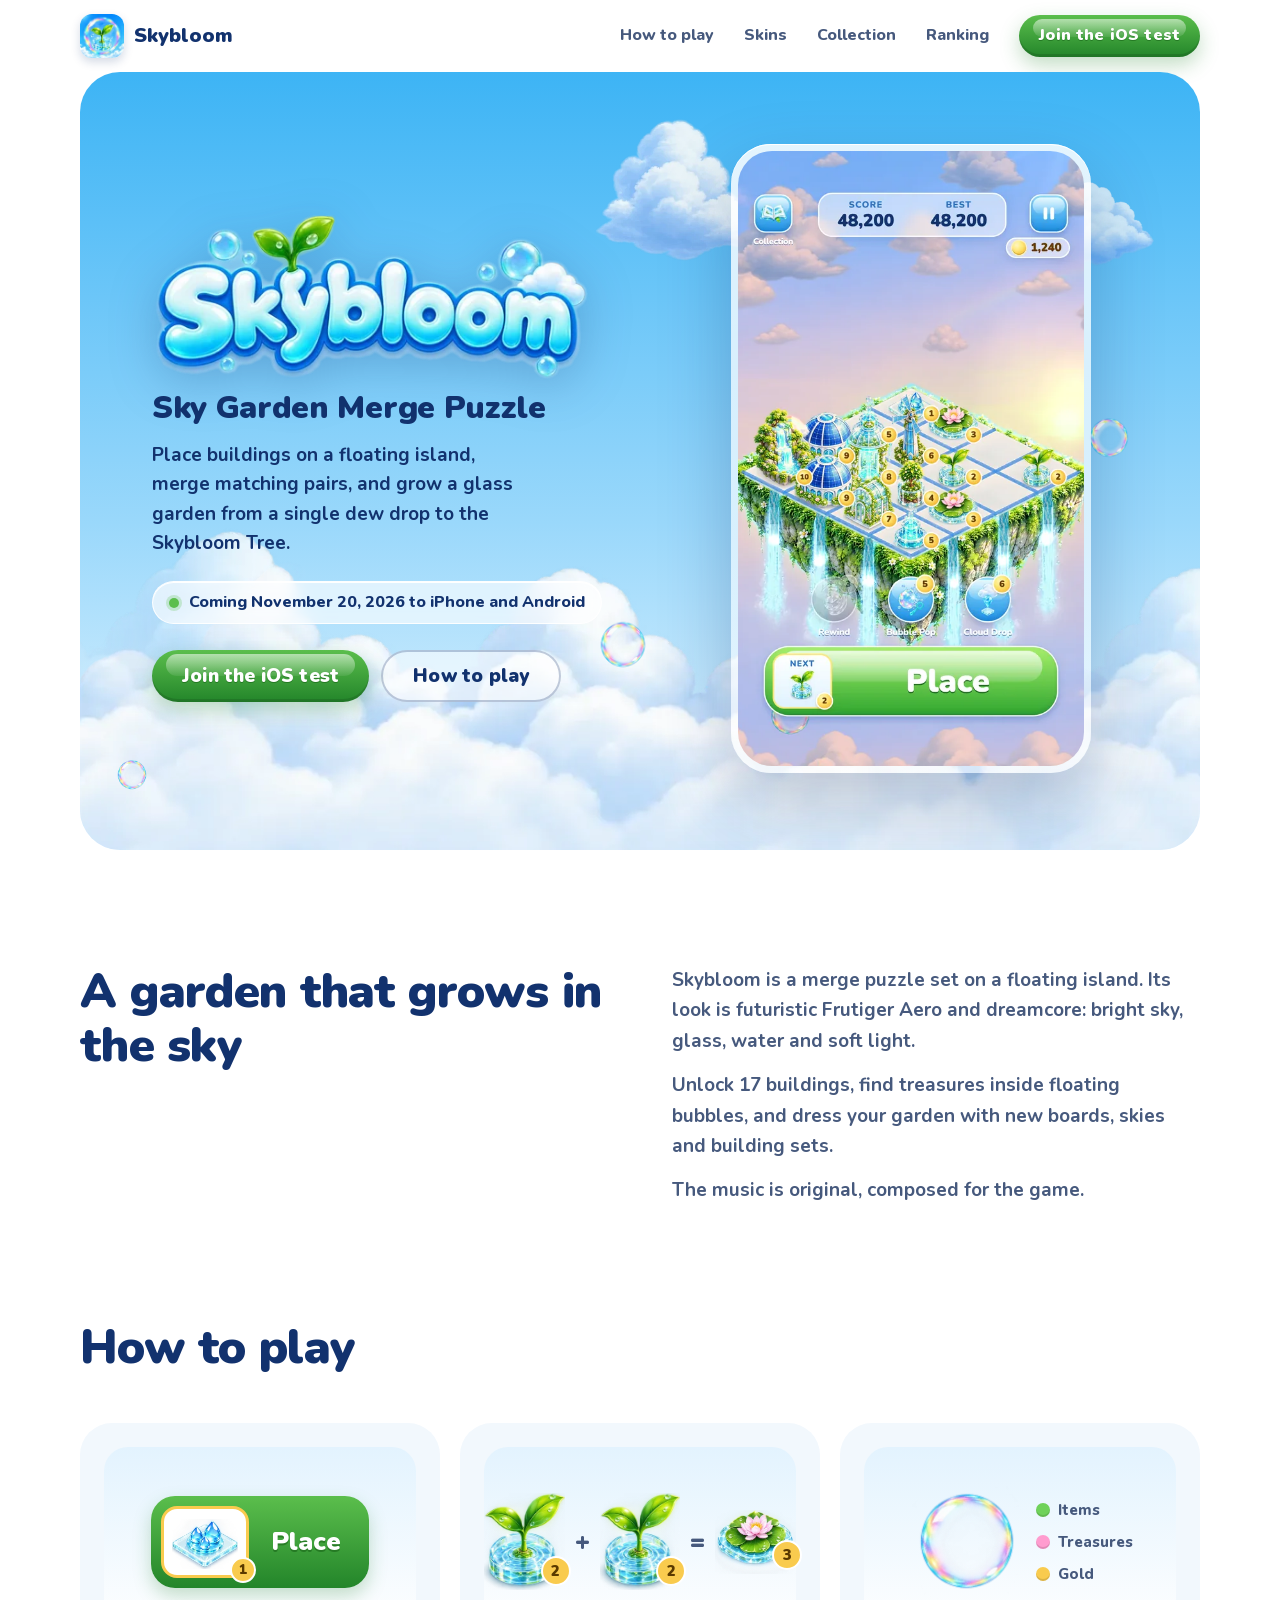
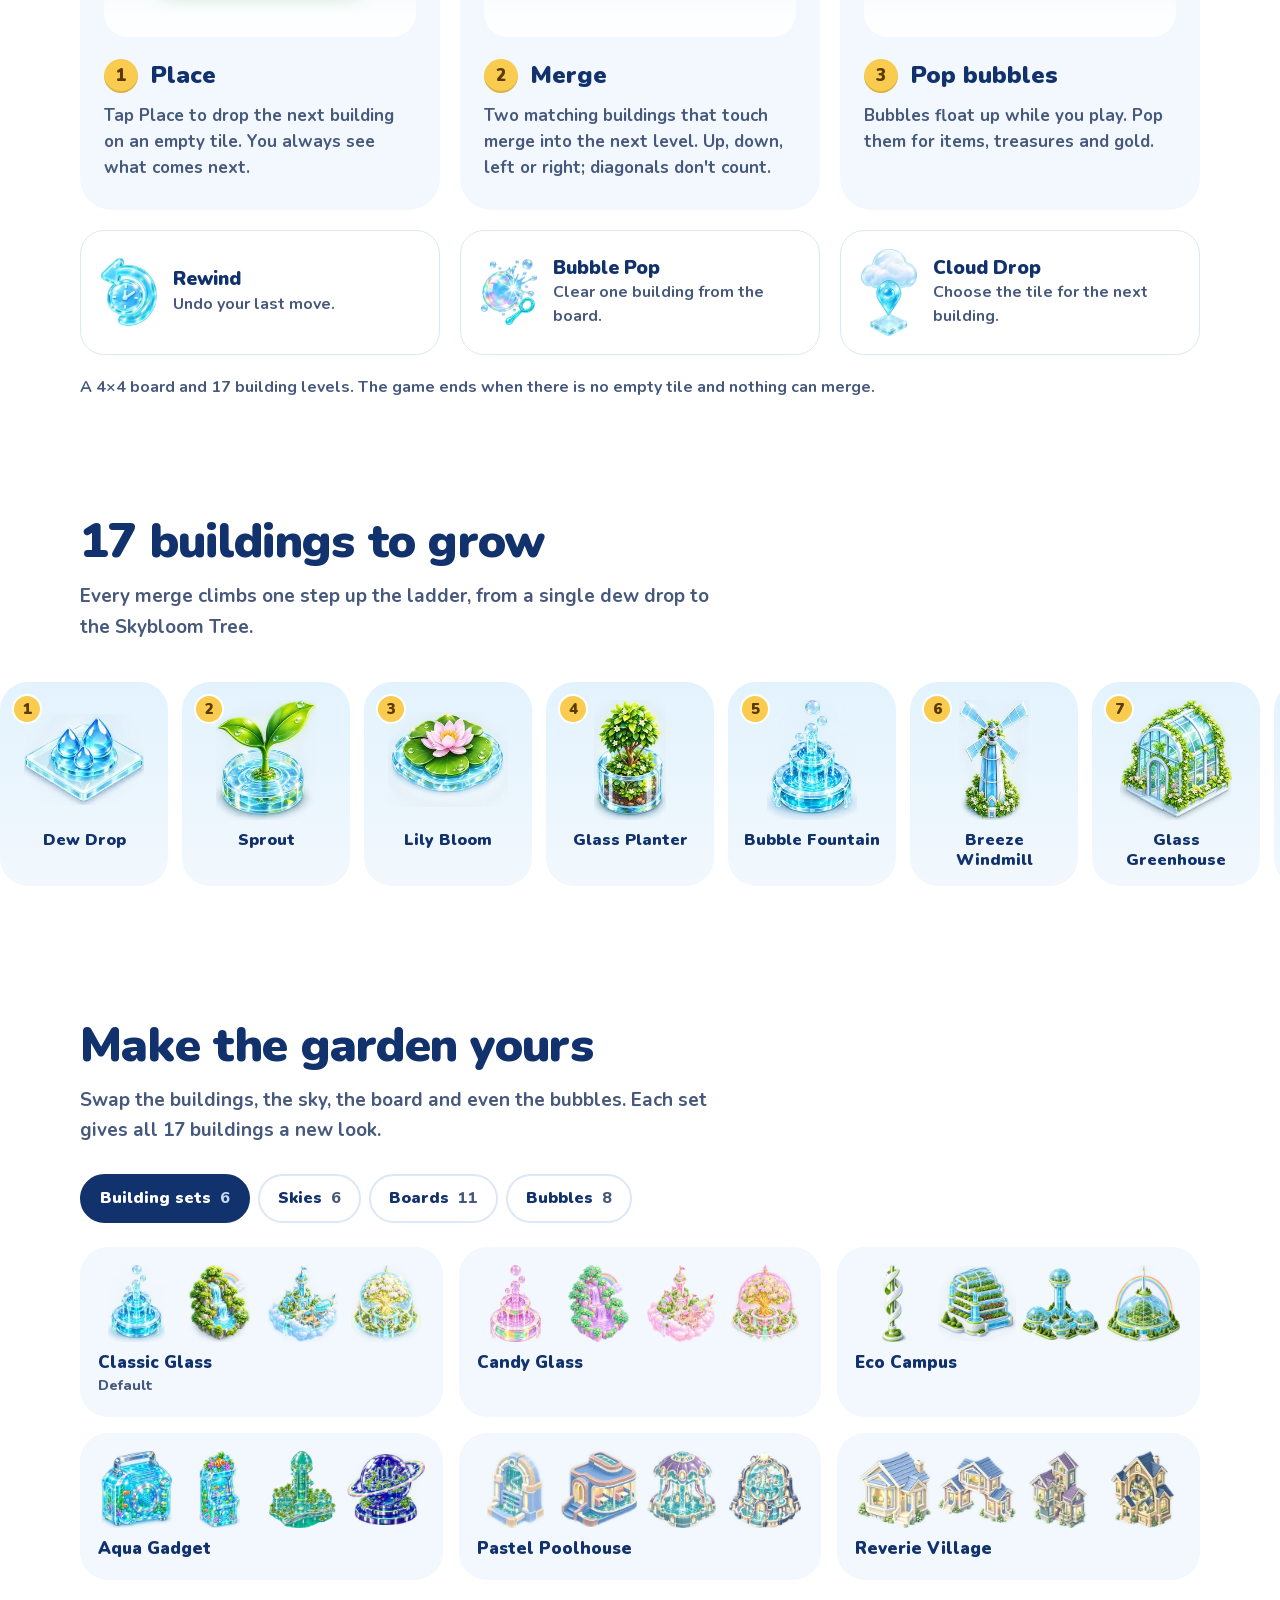
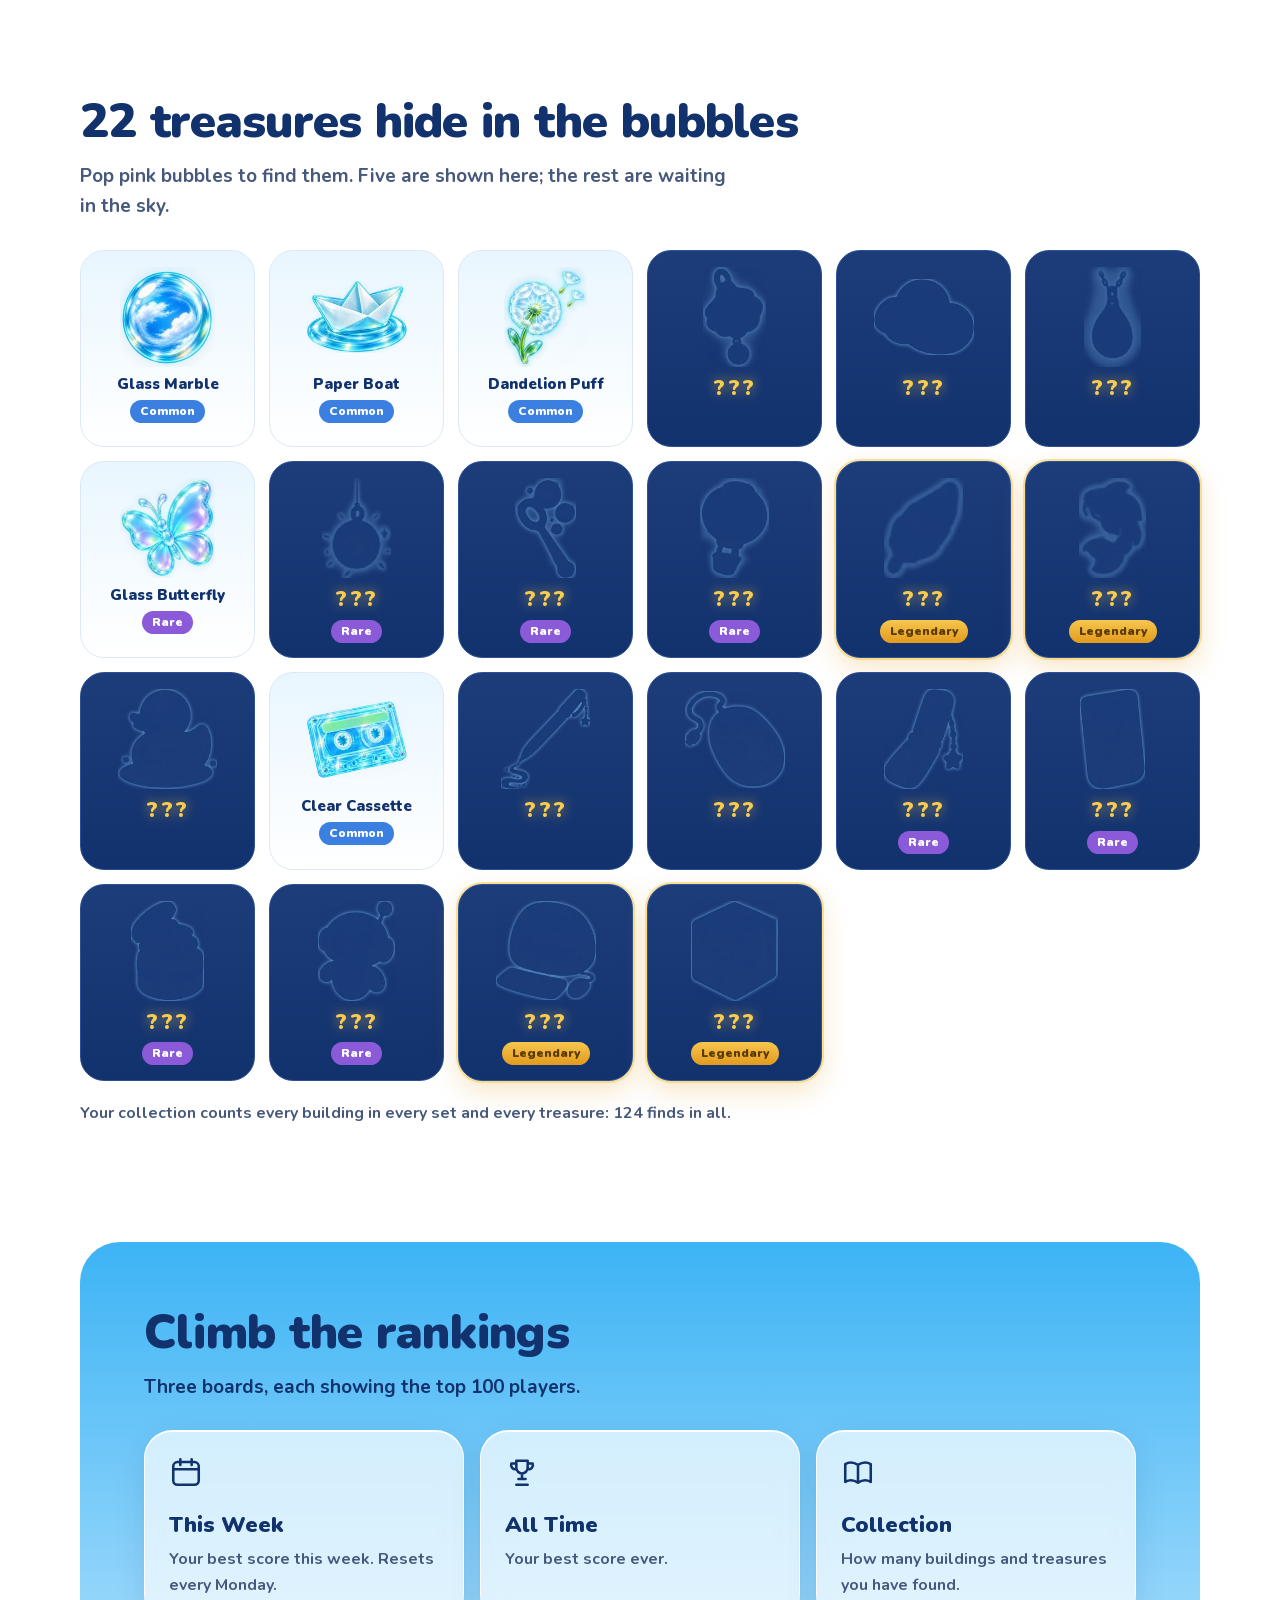
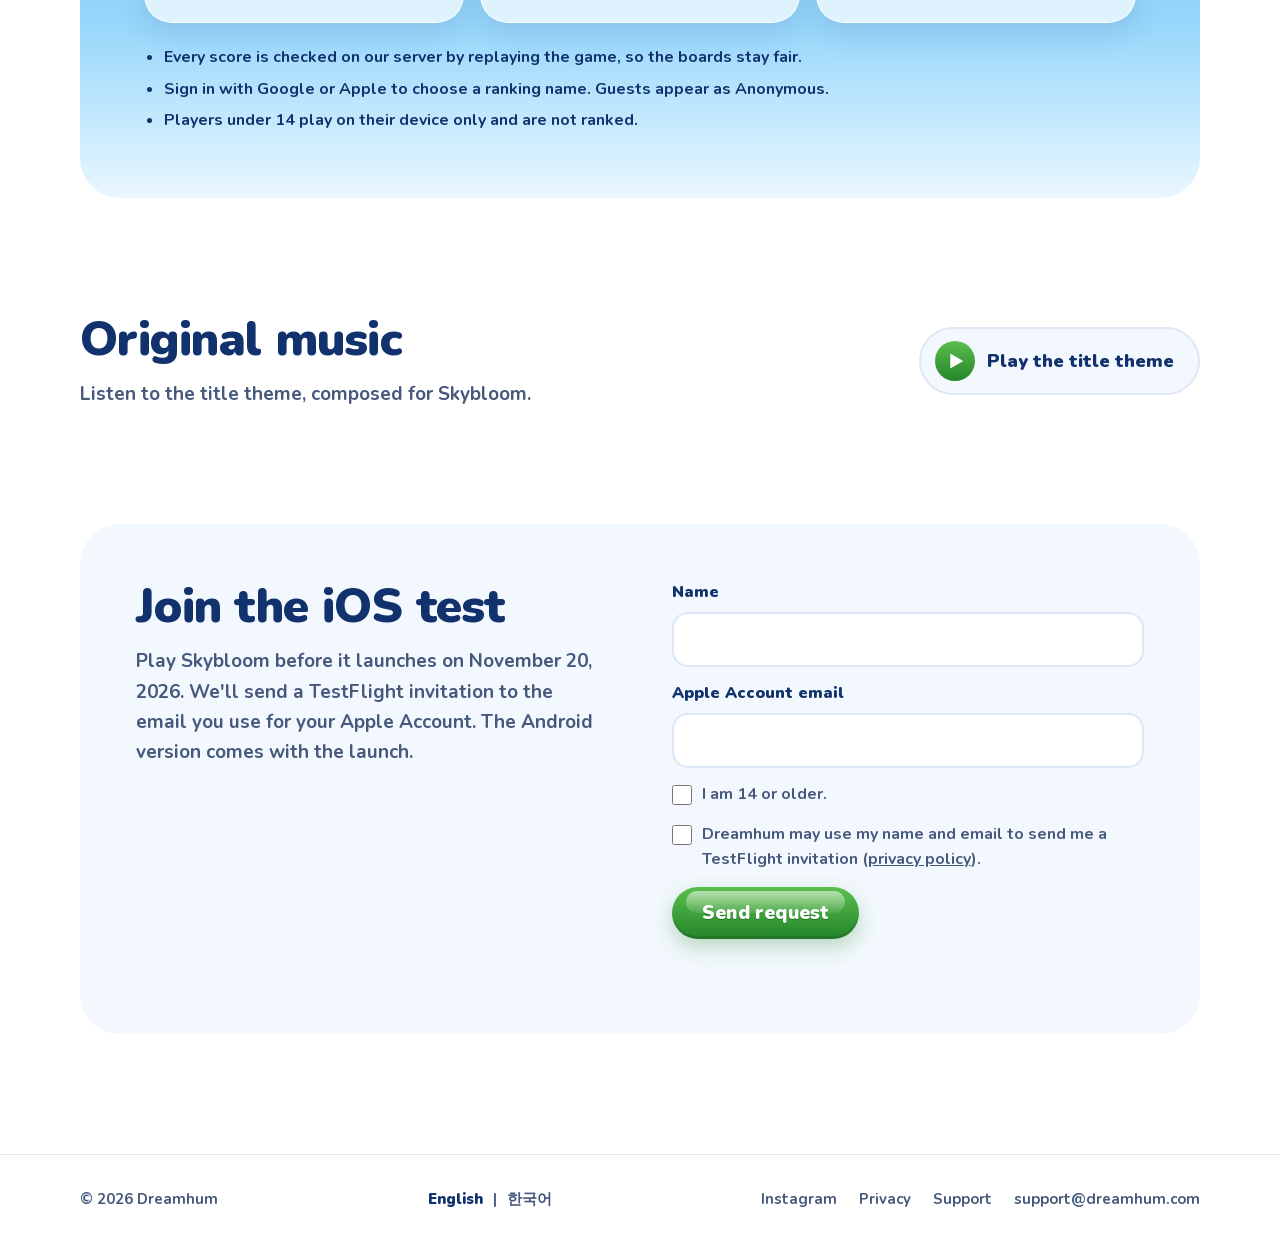
==== commit e7b9417c: "Brand home: Korean page /ko/ (game's Korean names, Jua headings), language switch and hreflang on bo" ====
--- a/index.html
+++ b/index.html
@@ -8,6 +8,9 @@
 <meta property="og:title" content="Skybloom: Sky Garden Merge Puzzle">
 <meta property="og:description" content="Place, merge, and grow a glass garden in the sky. Coming November 20, 2026.">
 <meta property="og:image" content="https://dreamhum.com/assets/brand/game-mid-1080.webp">
+<link rel="alternate" hreflang="en" href="https://dreamhum.com/">
+<link rel="alternate" hreflang="ko" href="https://dreamhum.com/ko/">
+<link rel="alternate" hreflang="x-default" href="https://dreamhum.com/">
 <link rel="icon" href="/assets/brand/favicon-32.png" sizes="32x32">
 <link rel="apple-touch-icon" href="/assets/brand/apple-touch-icon.png">
 <link rel="preload" href="/assets/brand/fonts/nunito-latin.woff2" as="font" type="font/woff2" crossorigin>
@@ -108,6 +111,8 @@
 footer .wrap { display: flex; flex-wrap: wrap; align-items: center; justify-content: space-between; gap: 12px 28px; }
 footer nav { display: flex; flex-wrap: wrap; gap: 8px 22px; }
 footer a { text-decoration: none; }
+.lang { display: flex; gap: 10px; align-items: center; }
+.lang [aria-current] { color: var(--ink); font-weight: 900; }
 footer a:hover { color: var(--ink); text-decoration: underline; }
 
 
@@ -468,6 +473,7 @@
 <footer>
   <div class="wrap">
     <span>© 2026 Dreamhum</span>
+    <nav class="lang" aria-label="Language"><a href="/" lang="en" aria-current="page">English</a><span aria-hidden="true">|</span><a href="/ko/" lang="ko">한국어</a></nav>
     <nav aria-label="Footer">
       <a href="https://www.instagram.com/skybloom_mobile/">Instagram</a>
       <a href="/skybloom/privacy/">Privacy</a>
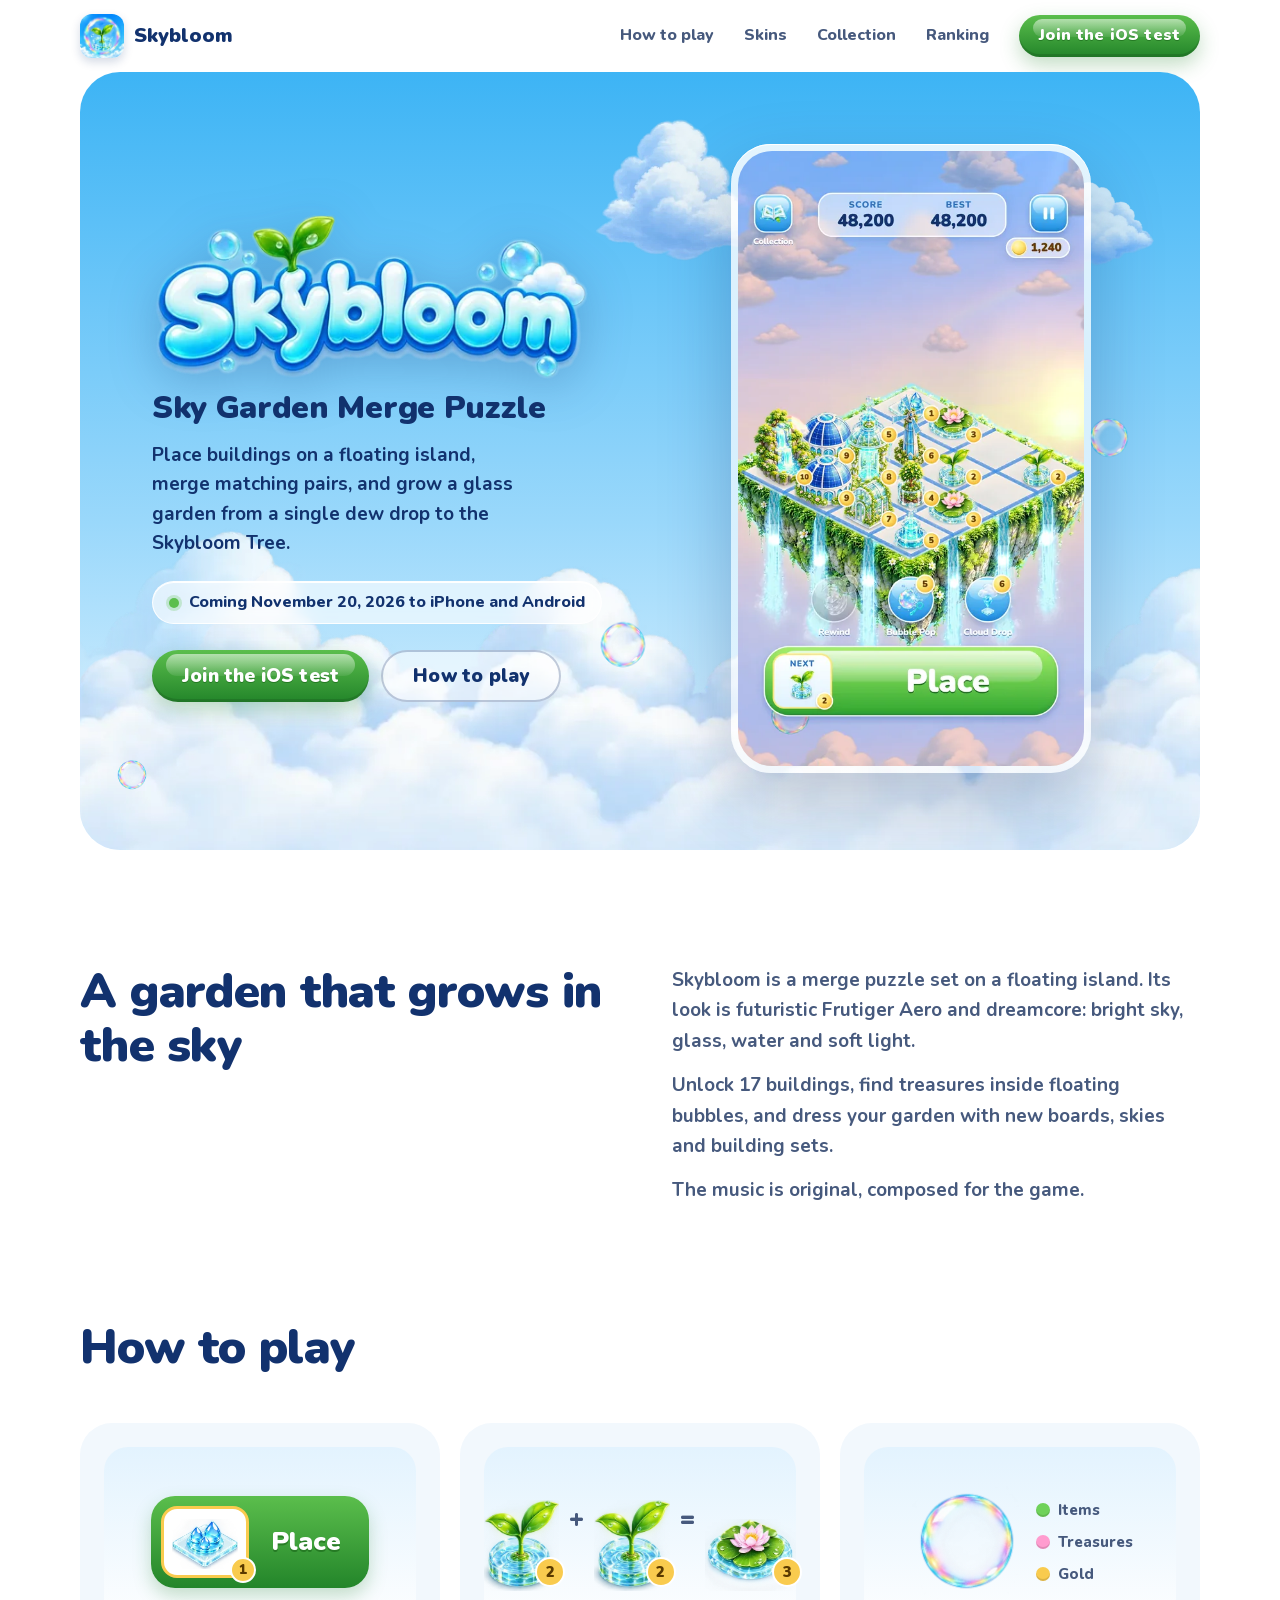
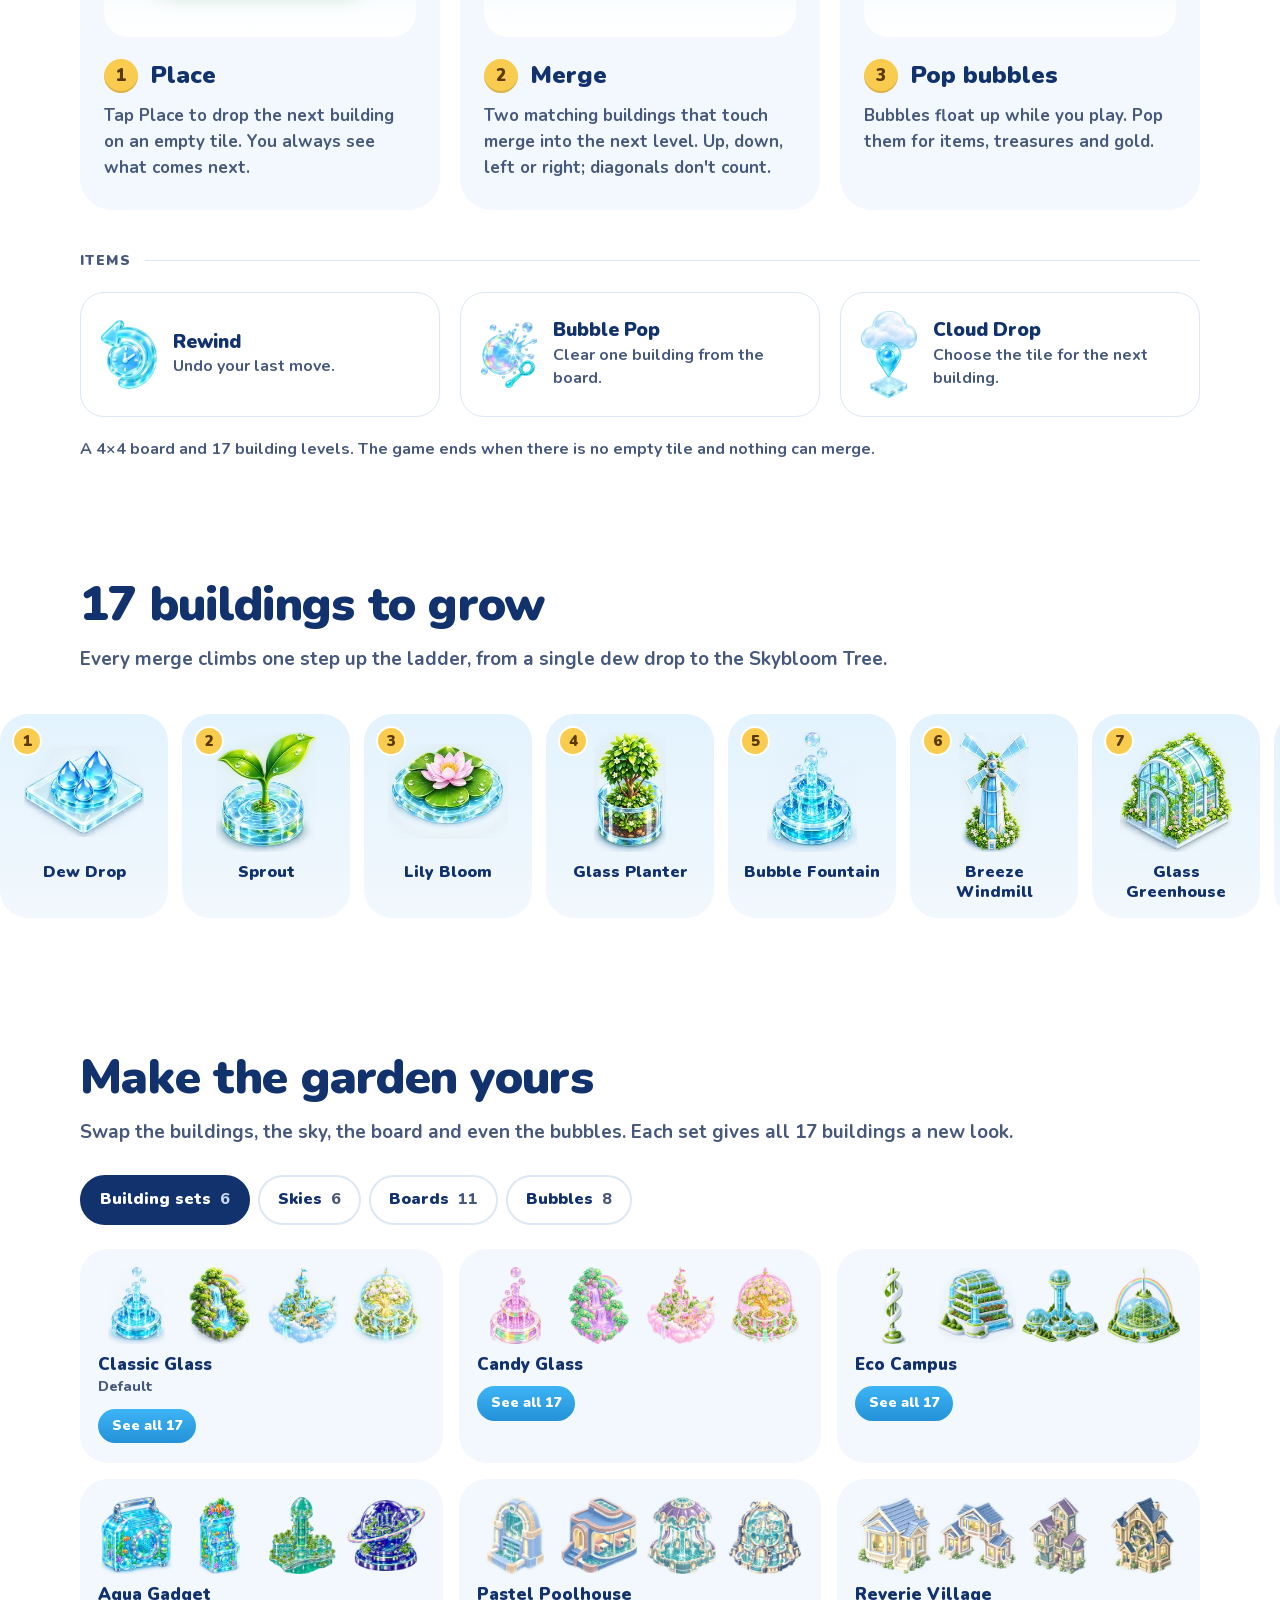
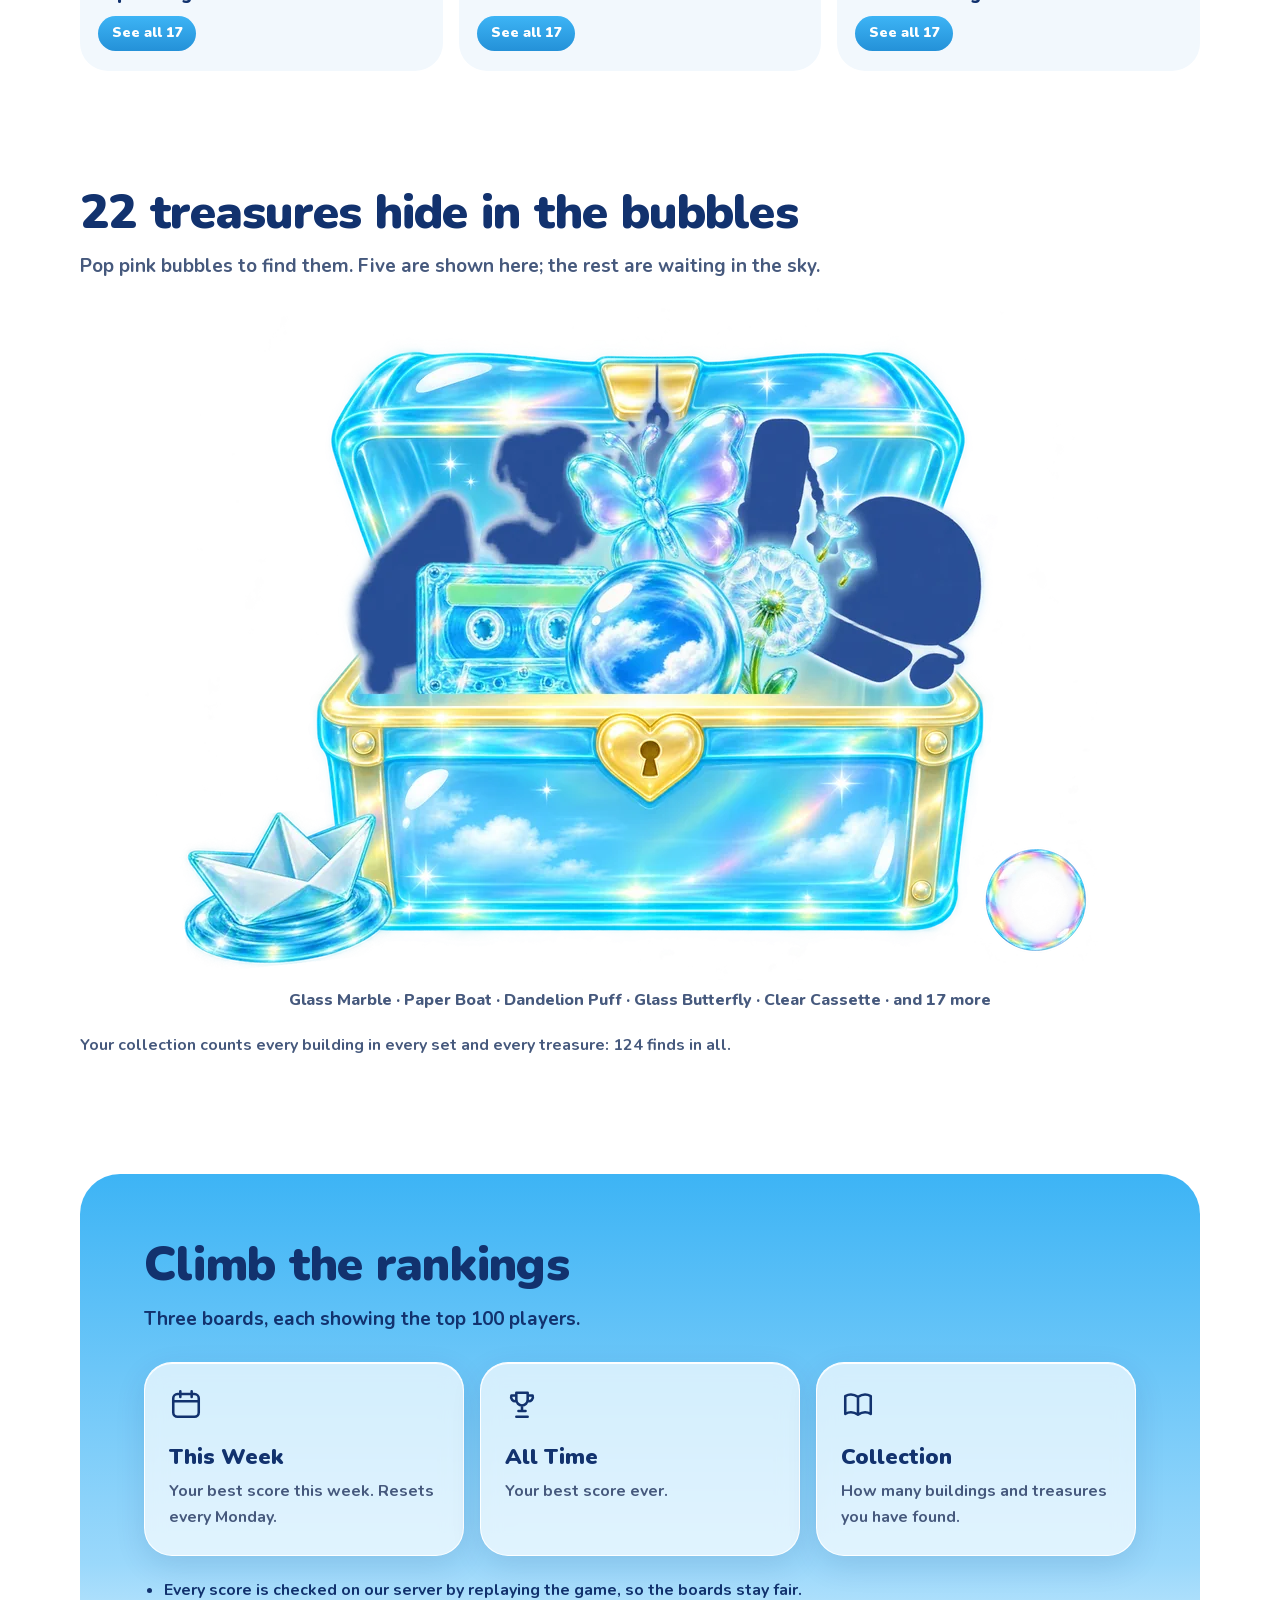
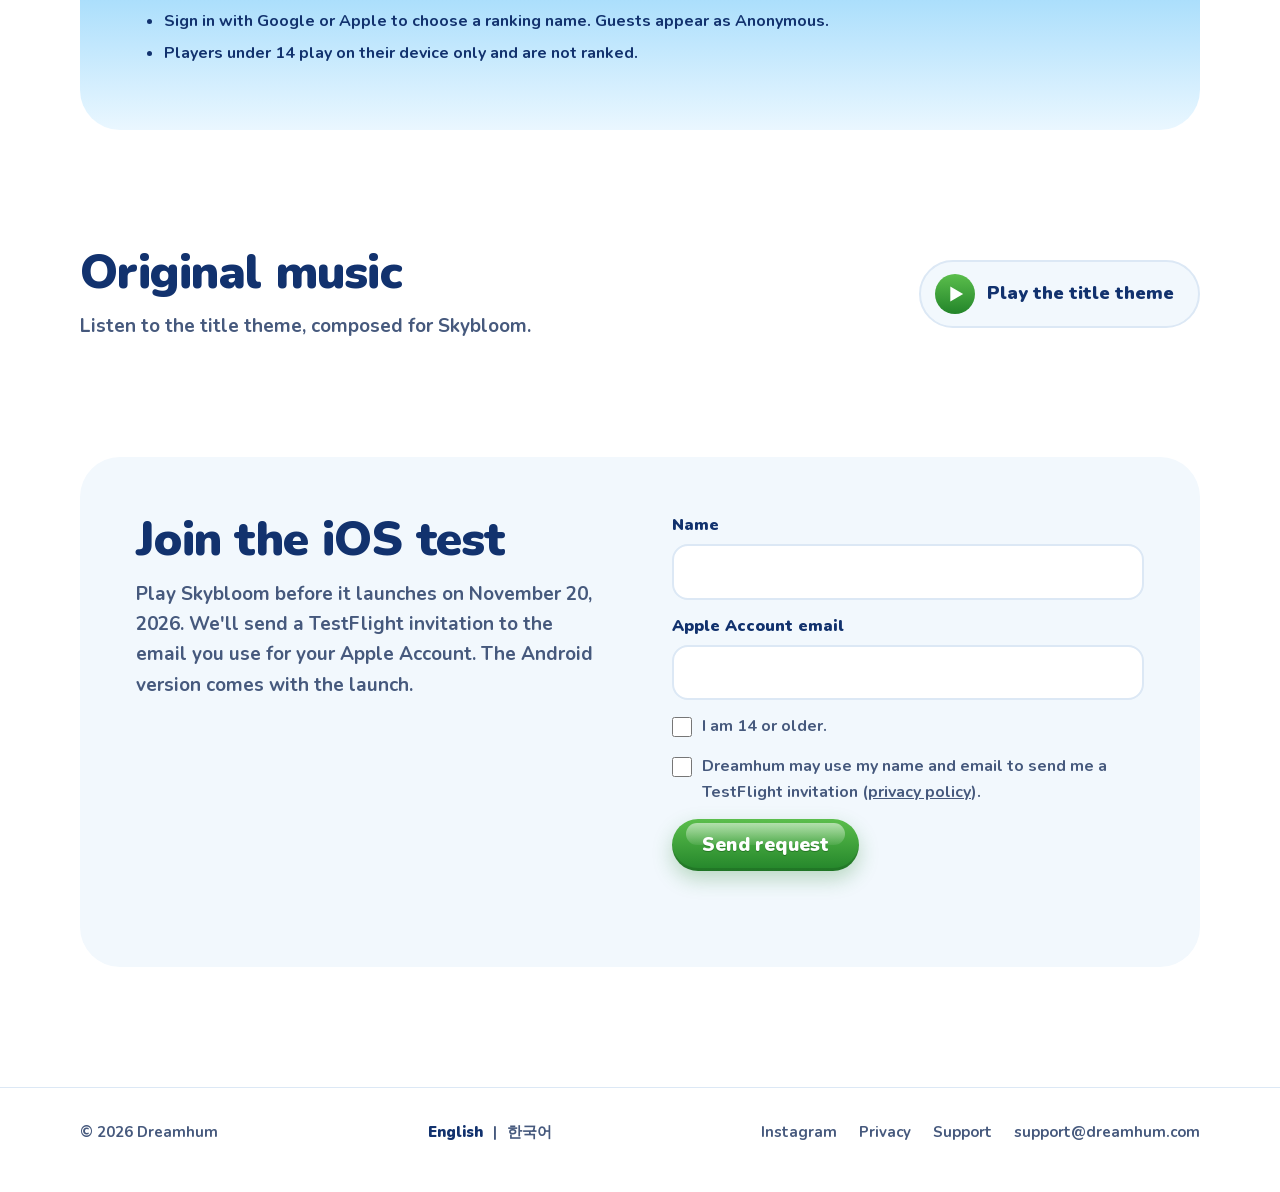
==== commit a4946f4e: "Brand home: merge art sits on one line, Items divider, one-line subtitles, building set pop-up with " ====
--- a/index.html
+++ b/index.html
@@ -116,7 +116,7 @@
 footer a:hover { color: var(--ink); text-decoration: underline; }
 
 
-.sub { margin-top: 12px; max-width: 60ch; color: var(--ink-soft); font-size: 19px; }
+.sub { margin-top: 12px; color: var(--ink-soft); font-size: 19px; }
 
 /* buildings: one ladder you can scroll sideways */
 .ladder { margin-top: 32px; overflow-x: auto; scroll-snap-type: x mandatory; scrollbar-width: thin; padding: 8px 0 18px; }
@@ -146,19 +146,10 @@
 .tl { padding: 16px 12px 14px; border-radius: 24px; background: var(--soft); text-align: center; }
 .tl img { width: 100%; max-width: 120px; height: 90px; object-fit: contain; margin: 0 auto; }
 
-/* collection: five shown, the rest kept secret */
-.treasures { list-style: none; padding: 0; margin-top: 28px; display: grid; grid-template-columns: repeat(auto-fill, minmax(150px, 1fr)); gap: 14px; }
-.tr { position: relative; padding: 16px 12px 14px; border-radius: 24px; text-align: center; background: linear-gradient(180deg, #e9f6ff, #fff); border: 1px solid var(--line); }
-.tr img { width: 100px; height: 100px; object-fit: contain; margin: 0 auto; }
-.tr b { display: block; margin-top: 8px; font-size: 15px; font-weight: 900; line-height: 1.25; }
-.rar { display: inline-block; margin-top: 6px; padding: 2px 10px; border-radius: 100px; font-size: 12px; font-weight: 900; color: #fff; background: #3b7fe0; }
-.R .rar { background: #8a5ad8; }
-.L .rar { background: linear-gradient(#f6c74e, #e39a1d); color: var(--gold-ink); }
-.rar.ghost { visibility: hidden; }
-.tr.hid { background: linear-gradient(180deg, #1d3d7a, #12326e); border-color: #2c5194; }
-.tr.hid img { opacity: .9; }
-.tr.hid b { color: var(--gold); font-size: 22px; letter-spacing: .08em; text-shadow: 0 0 12px rgba(249,203,78,.7); }
-.tr.hid.L { box-shadow: 0 0 0 2px rgba(249,203,78,.55), 0 10px 26px rgba(227,154,29,.25); }
+/* collection: one treasure chest */
+.chest { margin: 24px auto 0; max-width: 1008px; text-align: center; }
+.chest img { width: 100%; height: auto; }
+.chest figcaption { margin-top: 8px; font-size: 16px; font-weight: 800; color: var(--ink-soft); }
 
 /* ranking: a sky band again, glass cards on it */
 .rank { border-radius: 40px; padding: clamp(28px, 6vw, 64px); background: linear-gradient(180deg, var(--sky-1), var(--sky-2) 70%, var(--sky-3)); }
@@ -191,6 +182,29 @@
 .msg { min-height: 1.6em; font-size: 16px; }
 .msg.ok { color: #1f7a27; }
 .msg.err { color: #b3261e; }
+
+.merge { align-items: flex-end; padding-bottom: 46px; }
+.merge .op { align-self: center; }
+.merge .bld:not(:last-child) img { width: clamp(54px, 14vw, 76px); }
+.kicker { display: flex; align-items: center; gap: 14px; margin-top: 40px; font-size: 14px; font-weight: 900; letter-spacing: .1em; text-transform: uppercase; color: var(--ink-soft); }
+.kicker::after { content: ""; flex: 1; height: 1px; background: var(--line); }
+.set button { all: unset; box-sizing: border-box; display: block; width: 100%; cursor: pointer; border-radius: 20px; }
+.set button:focus-visible { outline: 3px solid var(--sky-1); outline-offset: 8px; }
+.set { transition: transform .2s, box-shadow .2s; }
+.set:hover { transform: translateY(-3px); box-shadow: 0 12px 28px rgba(18,50,110,.12); }
+.more { display: inline-block; margin-top: 10px; padding: 6px 14px; border-radius: 100px; font-size: 14px; font-weight: 900; color: #fff; background: linear-gradient(var(--sky-1), #2491d8); }
+#dex { width: min(980px, calc(100% - 32px)); max-height: 88vh; padding: 0; border: 0; border-radius: 32px; color: var(--ink); background: linear-gradient(180deg, #eaf7ff, #fff 40%); box-shadow: 0 30px 80px rgba(18,50,110,.35); }
+#dex::backdrop { background: rgba(18,50,110,.45); backdrop-filter: blur(4px); -webkit-backdrop-filter: blur(4px); }
+.dex-top { position: sticky; top: 0; z-index: 1; display: flex; align-items: center; justify-content: space-between; gap: 16px; padding: 20px 24px 14px; background: rgba(234,247,255,.92); backdrop-filter: blur(8px); -webkit-backdrop-filter: blur(8px); }
+.dex-top h3 { font-size: 26px; font-weight: 900; line-height: 1.2; }
+.dex-top small { display: block; font-size: 15px; font-weight: 800; color: var(--ink-soft); }
+.x { flex: none; width: 44px; height: 44px; border-radius: 50%; border: 2px solid var(--line); background: #fff; color: var(--ink); font: inherit; font-size: 26px; font-weight: 900; line-height: 1; cursor: pointer; }
+.dex { list-style: none; padding: 4px 24px 24px; margin: 0; display: grid; grid-template-columns: repeat(auto-fill, minmax(132px, 1fr)); gap: 12px; }
+.dex li { position: relative; padding: 14px 10px 12px; border-radius: 22px; background: #fff; border: 1px solid var(--line); text-align: center; }
+.dex img { width: 96px; height: 96px; object-fit: contain; margin: 0 auto; }
+.dex .lv { top: 8px; left: 8px; right: auto; bottom: auto; width: 26px; height: 26px; font-size: 13px; }
+.dex .nm { font-size: 14px; margin-top: 6px; }
+@media (max-width: 560px) { .dex { grid-template-columns: repeat(2, 1fr); padding-inline: 16px; } .dex-top { padding-inline: 16px; } }
 
 @media (max-width: 900px) {
   .sets { grid-template-columns: 1fr 1fr; } .skies { grid-template-columns: repeat(3, 1fr); } .boards, .join, .sound { grid-template-columns: 1fr; }
@@ -272,7 +286,7 @@
           <p>Tap Place to drop the next building on an empty tile. You always see what comes next.</p>
         </li>
         <li>
-          <div class="art" aria-hidden="true">
+          <div class="art merge" aria-hidden="true">
             <span class="bld"><img src="/assets/brand/b-sprout.webp" width="200" height="240" alt=""><span class="lv">2</span></span>
             <span class="op">+</span>
             <span class="bld"><img src="/assets/brand/b-sprout.webp" width="200" height="240" alt=""><span class="lv">2</span></span>
@@ -296,6 +310,7 @@
         </li>
       </ol>
 
+      <p class="kicker">Items</p>
       <div class="items">
         <div class="item"><img src="/assets/brand/item-rewind.webp" width="164" height="200" alt=""><div><h3>Rewind</h3><p>Undo your last move.</p></div></div>
         <div class="item"><img src="/assets/brand/item-pop.webp" width="170" height="200" alt=""><div><h3>Bubble Pop</h3><p>Clear one building from the board.</p></div></div>
@@ -343,12 +358,12 @@
         <button role="tab" id="t-bubs" aria-controls="p-bubs" aria-selected="false" tabindex="-1">Bubbles <span>8</span></button>
       </div>
       <div class="panel" role="tabpanel" id="p-sets" aria-labelledby="t-sets"><ul class="g sets">
-          <li class="set"><div class="row"><img src="/assets/brand/g/set-classic-05.webp" width="200" height="200" loading="lazy" alt=""><img src="/assets/brand/g/set-classic-10.webp" width="200" height="200" loading="lazy" alt=""><img src="/assets/brand/g/set-classic-14.webp" width="200" height="200" loading="lazy" alt=""><img src="/assets/brand/g/set-classic-17.webp" width="200" height="200" loading="lazy" alt=""></div><b>Classic Glass</b><small>Default</small></li>
-          <li class="set"><div class="row"><img src="/assets/brand/g/set-candy-05.webp" width="200" height="200" loading="lazy" alt=""><img src="/assets/brand/g/set-candy-10.webp" width="200" height="200" loading="lazy" alt=""><img src="/assets/brand/g/set-candy-14.webp" width="200" height="200" loading="lazy" alt=""><img src="/assets/brand/g/set-candy-17.webp" width="200" height="200" loading="lazy" alt=""></div><b>Candy Glass</b></li>
-          <li class="set"><div class="row"><img src="/assets/brand/g/set-eco-05.webp" width="200" height="200" loading="lazy" alt=""><img src="/assets/brand/g/set-eco-10.webp" width="200" height="200" loading="lazy" alt=""><img src="/assets/brand/g/set-eco-14.webp" width="200" height="200" loading="lazy" alt=""><img src="/assets/brand/g/set-eco-17.webp" width="200" height="200" loading="lazy" alt=""></div><b>Eco Campus</b></li>
-          <li class="set"><div class="row"><img src="/assets/brand/g/set-aqua-05.webp" width="200" height="200" loading="lazy" alt=""><img src="/assets/brand/g/set-aqua-10.webp" width="200" height="200" loading="lazy" alt=""><img src="/assets/brand/g/set-aqua-14.webp" width="200" height="200" loading="lazy" alt=""><img src="/assets/brand/g/set-aqua-17.webp" width="200" height="200" loading="lazy" alt=""></div><b>Aqua Gadget</b></li>
-          <li class="set"><div class="row"><img src="/assets/brand/g/set-poolhouse-05.webp" width="200" height="200" loading="lazy" alt=""><img src="/assets/brand/g/set-poolhouse-10.webp" width="200" height="200" loading="lazy" alt=""><img src="/assets/brand/g/set-poolhouse-14.webp" width="200" height="200" loading="lazy" alt=""><img src="/assets/brand/g/set-poolhouse-17.webp" width="200" height="200" loading="lazy" alt=""></div><b>Pastel Poolhouse</b></li>
-          <li class="set"><div class="row"><img src="/assets/brand/g/set-reverie-05.webp" width="200" height="200" loading="lazy" alt=""><img src="/assets/brand/g/set-reverie-10.webp" width="200" height="200" loading="lazy" alt=""><img src="/assets/brand/g/set-reverie-14.webp" width="200" height="200" loading="lazy" alt=""><img src="/assets/brand/g/set-reverie-17.webp" width="200" height="200" loading="lazy" alt=""></div><b>Reverie Village</b></li>
+          <li class="set"><button type="button" data-set="classic" aria-haspopup="dialog"><div class="row"><img src="/assets/brand/g/set-classic-05.webp" width="200" height="200" loading="lazy" alt=""><img src="/assets/brand/g/set-classic-10.webp" width="200" height="200" loading="lazy" alt=""><img src="/assets/brand/g/set-classic-14.webp" width="200" height="200" loading="lazy" alt=""><img src="/assets/brand/g/set-classic-17.webp" width="200" height="200" loading="lazy" alt=""></div><b>Classic Glass</b><small>Default</small><span class="more">See all 17</span></button></li>
+          <li class="set"><button type="button" data-set="candy" aria-haspopup="dialog"><div class="row"><img src="/assets/brand/g/set-candy-05.webp" width="200" height="200" loading="lazy" alt=""><img src="/assets/brand/g/set-candy-10.webp" width="200" height="200" loading="lazy" alt=""><img src="/assets/brand/g/set-candy-14.webp" width="200" height="200" loading="lazy" alt=""><img src="/assets/brand/g/set-candy-17.webp" width="200" height="200" loading="lazy" alt=""></div><b>Candy Glass</b><span class="more">See all 17</span></button></li>
+          <li class="set"><button type="button" data-set="eco" aria-haspopup="dialog"><div class="row"><img src="/assets/brand/g/set-eco-05.webp" width="200" height="200" loading="lazy" alt=""><img src="/assets/brand/g/set-eco-10.webp" width="200" height="200" loading="lazy" alt=""><img src="/assets/brand/g/set-eco-14.webp" width="200" height="200" loading="lazy" alt=""><img src="/assets/brand/g/set-eco-17.webp" width="200" height="200" loading="lazy" alt=""></div><b>Eco Campus</b><span class="more">See all 17</span></button></li>
+          <li class="set"><button type="button" data-set="aqua" aria-haspopup="dialog"><div class="row"><img src="/assets/brand/g/set-aqua-05.webp" width="200" height="200" loading="lazy" alt=""><img src="/assets/brand/g/set-aqua-10.webp" width="200" height="200" loading="lazy" alt=""><img src="/assets/brand/g/set-aqua-14.webp" width="200" height="200" loading="lazy" alt=""><img src="/assets/brand/g/set-aqua-17.webp" width="200" height="200" loading="lazy" alt=""></div><b>Aqua Gadget</b><span class="more">See all 17</span></button></li>
+          <li class="set"><button type="button" data-set="poolhouse" aria-haspopup="dialog"><div class="row"><img src="/assets/brand/g/set-poolhouse-05.webp" width="200" height="200" loading="lazy" alt=""><img src="/assets/brand/g/set-poolhouse-10.webp" width="200" height="200" loading="lazy" alt=""><img src="/assets/brand/g/set-poolhouse-14.webp" width="200" height="200" loading="lazy" alt=""><img src="/assets/brand/g/set-poolhouse-17.webp" width="200" height="200" loading="lazy" alt=""></div><b>Pastel Poolhouse</b><span class="more">See all 17</span></button></li>
+          <li class="set"><button type="button" data-set="reverie" aria-haspopup="dialog"><div class="row"><img src="/assets/brand/g/set-reverie-05.webp" width="200" height="200" loading="lazy" alt=""><img src="/assets/brand/g/set-reverie-10.webp" width="200" height="200" loading="lazy" alt=""><img src="/assets/brand/g/set-reverie-14.webp" width="200" height="200" loading="lazy" alt=""><img src="/assets/brand/g/set-reverie-17.webp" width="200" height="200" loading="lazy" alt=""></div><b>Reverie Village</b><span class="more">See all 17</span></button></li>
         </ul></div>
       <div class="panel" role="tabpanel" id="p-skies" aria-labelledby="t-skies" hidden><ul class="g skies">
           <li class="sky"><img src="/assets/brand/g/sky-day.webp" width="400" height="500" loading="lazy" alt=""><b>Sky Island</b><small>Default</small></li>
@@ -388,30 +403,11 @@
     <div class="wrap">
       <h2>22 treasures hide in the bubbles</h2>
       <p class="sub">Pop pink bubbles to find them. Five are shown here; the rest are waiting in the sky.</p>
-      <ul class="treasures">
-        <li class="tr C"><img src="/assets/brand/g/tr-01.webp" width="180" height="180" loading="lazy" alt=""><b>Glass Marble</b><span class="rar">Common</span></li>
-        <li class="tr C"><img src="/assets/brand/g/tr-02.webp" width="180" height="180" loading="lazy" alt=""><b>Paper Boat</b><span class="rar">Common</span></li>
-        <li class="tr C"><img src="/assets/brand/g/tr-03.webp" width="180" height="180" loading="lazy" alt=""><b>Dandelion Puff</b><span class="rar">Common</span></li>
-        <li class="tr hid C"><img src="/assets/brand/g/tr-04.webp" width="180" height="180" loading="lazy" alt=""><b aria-label="Hidden treasure">???</b><span class="rar ghost">Common</span></li>
-        <li class="tr hid C"><img src="/assets/brand/g/tr-05.webp" width="180" height="180" loading="lazy" alt=""><b aria-label="Hidden treasure">???</b><span class="rar ghost">Common</span></li>
-        <li class="tr hid C"><img src="/assets/brand/g/tr-06.webp" width="180" height="180" loading="lazy" alt=""><b aria-label="Hidden treasure">???</b><span class="rar ghost">Common</span></li>
-        <li class="tr R"><img src="/assets/brand/g/tr-07.webp" width="180" height="180" loading="lazy" alt=""><b>Glass Butterfly</b><span class="rar">Rare</span></li>
-        <li class="tr hid R"><img src="/assets/brand/g/tr-08.webp" width="180" height="180" loading="lazy" alt=""><b aria-label="Hidden treasure">???</b><span class="rar">Rare</span></li>
-        <li class="tr hid R"><img src="/assets/brand/g/tr-09.webp" width="180" height="180" loading="lazy" alt=""><b aria-label="Hidden treasure">???</b><span class="rar">Rare</span></li>
-        <li class="tr hid R"><img src="/assets/brand/g/tr-10.webp" width="180" height="180" loading="lazy" alt=""><b aria-label="Hidden treasure">???</b><span class="rar">Rare</span></li>
-        <li class="tr hid L"><img src="/assets/brand/g/tr-11.webp" width="180" height="180" loading="lazy" alt=""><b aria-label="Hidden treasure">???</b><span class="rar">Legendary</span></li>
-        <li class="tr hid L"><img src="/assets/brand/g/tr-12.webp" width="180" height="180" loading="lazy" alt=""><b aria-label="Hidden treasure">???</b><span class="rar">Legendary</span></li>
-        <li class="tr hid C"><img src="/assets/brand/g/tr-13.webp" width="180" height="180" loading="lazy" alt=""><b aria-label="Hidden treasure">???</b><span class="rar ghost">Common</span></li>
-        <li class="tr C"><img src="/assets/brand/g/tr-14.webp" width="180" height="180" loading="lazy" alt=""><b>Clear Cassette</b><span class="rar">Common</span></li>
-        <li class="tr hid C"><img src="/assets/brand/g/tr-15.webp" width="180" height="180" loading="lazy" alt=""><b aria-label="Hidden treasure">???</b><span class="rar ghost">Common</span></li>
-        <li class="tr hid C"><img src="/assets/brand/g/tr-16.webp" width="180" height="180" loading="lazy" alt=""><b aria-label="Hidden treasure">???</b><span class="rar ghost">Common</span></li>
-        <li class="tr hid R"><img src="/assets/brand/g/tr-17.webp" width="180" height="180" loading="lazy" alt=""><b aria-label="Hidden treasure">???</b><span class="rar">Rare</span></li>
-        <li class="tr hid R"><img src="/assets/brand/g/tr-18.webp" width="180" height="180" loading="lazy" alt=""><b aria-label="Hidden treasure">???</b><span class="rar">Rare</span></li>
-        <li class="tr hid R"><img src="/assets/brand/g/tr-19.webp" width="180" height="180" loading="lazy" alt=""><b aria-label="Hidden treasure">???</b><span class="rar">Rare</span></li>
-        <li class="tr hid R"><img src="/assets/brand/g/tr-20.webp" width="180" height="180" loading="lazy" alt=""><b aria-label="Hidden treasure">???</b><span class="rar">Rare</span></li>
-        <li class="tr hid L"><img src="/assets/brand/g/tr-21.webp" width="180" height="180" loading="lazy" alt=""><b aria-label="Hidden treasure">???</b><span class="rar">Legendary</span></li>
-        <li class="tr hid L"><img src="/assets/brand/g/tr-22.webp" width="180" height="180" loading="lazy" alt=""><b aria-label="Hidden treasure">???</b><span class="rar">Legendary</span></li>
-      </ul>
+      <figure class="chest">
+        <img src="/assets/brand/chest-1008.webp" srcset="/assets/brand/chest-640.webp 640w, /assets/brand/chest-1008.webp 1008w" sizes="(max-width: 1040px) 100vw, 1008px" width="1008" height="674" loading="lazy"
+             alt="An open glass treasure chest piled with treasures: the Glass Marble, Clear Cassette, Dandelion Puff and Glass Butterfly, with the Paper Boat spilled out in front. The rest are dark silhouettes, still hidden.">
+        <figcaption>Glass Marble · Paper Boat · Dandelion Puff · Glass Butterfly · Clear Cassette · and 17 more</figcaption>
+      </figure>
       <p class="rule">Your collection counts every building in every set and every treasure: 124 finds in all.</p>
     </div>
   </section>
@@ -469,6 +465,8 @@
   </section>
 
 </main>
+<dialog id="dex" aria-labelledby="dex-h"><div class="dex-top"><div><h3 id="dex-h"></h3><small>17 buildings</small></div><button class="x" type="button" aria-label="Close">×</button></div><ol class="dex"></ol></dialog>
+<script type="application/json" id="set-names">{"classic": ["Dew Drop", "Sprout", "Lily Bloom", "Glass Planter", "Bubble Fountain", "Breeze Windmill", "Glass Greenhouse", "Aqua Pavilion", "Solar Dome", "Waterfall Garden", "Crystal Tower", "Sky Dome", "Rainbow Bridge", "Cloud Harbor", "Star Observatory", "Aurora Palace", "Skybloom Tree"], "candy": ["Dew Drop", "Sprout", "Lily Bloom", "Glass Planter", "Bubble Fountain", "Breeze Windmill", "Glass Greenhouse", "Aqua Pavilion", "Solar Dome", "Waterfall Garden", "Crystal Tower", "Sky Dome", "Rainbow Bridge", "Cloud Harbor", "Star Observatory", "Aurora Palace", "Skybloom Tree"], "poolhouse": ["Tile Lamp", "Mushroom Shower", "Wave Bench", "Pink Payphone", "Tide Jukebox", "Cloud Stair", "Poolside Booth", "Arch Poolhouse", "Mushroom Bathhouse", "Water Diner", "Pearl Shell Baths", "Water Hourglass", "Mobius Aqueduct", "Jellyfish Sky Spa", "Celestial Tide Observatory", "Antigravity Bath Palace", "Ocean Dream Sphere"], "reverie": ["Dream Mailbox", "Gabled Birdhouse", "Porch Planter", "Solitary Door", "Bay Window Cottage", "Twin Porch House", "Balcony House", "Cloud Carousel Station", "Attic Stair House", "House Bridge", "Bay Window Tower", "Courtyard Manor", "Inverted Dream Library", "Balcony Cluster", "Endless Stair House", "Lunar Arboretum", "Folded Village"], "eco": ["Eco Pod", "Solar Lamp", "Topiary Planter", "Rain Tank", "Helix Turbine", "Fountain Pool", "Holo Kiosk", "Pod House", "Glass Pavilion", "Hydro Garden", "Atrium Hall", "Monorail Station", "Turbine Tower", "Tube Plaza", "Sky Lab", "Aqua Arcology", "Biosphere Hill"], "aqua": ["Fish Bowl", "Gacha Capsule", "Lava Lamp", "Jelly Tank", "Clear Radio Hut", "Disc Fountain", "Pixel Pet House", "Aquarium Cottage", "Teardrop Dome", "Reef Arcade", "Dolphin Spire", "Tube Slide Park", "Glass Lift Tower", "Ocean Drive Mall", "Wave Station", "Server Palace", "Dream Globe"]}</script>
 
 <footer>
   <div class="wrap">
@@ -488,6 +486,15 @@
 const tabs = [...document.querySelectorAll('[role=tab]')];
 const pick = t => tabs.forEach(b => { const on = b === t; b.setAttribute('aria-selected', on); b.tabIndex = on ? 0 : -1; document.getElementById(b.getAttribute('aria-controls')).hidden = !on; });
 tabs.forEach((b, i) => { b.onclick = () => pick(b); b.onkeydown = e => { const d = { ArrowRight: 1, ArrowLeft: -1 }[e.key]; if (d) { const n = tabs[(i + d + tabs.length) % tabs.length]; pick(n); n.focus(); } }; });
+
+const dex = document.getElementById('dex'), NAMES = JSON.parse(document.getElementById('set-names').textContent);
+document.querySelectorAll('[data-set]').forEach(b => { b.onclick = () => {
+  const s = b.dataset.set; dex.querySelector('h3').textContent = b.querySelector('b').textContent;
+  dex.querySelector('ol').innerHTML = NAMES[s].map((n, i) => `<li><img src="/assets/brand/g/set-${s}-${String(i + 1).padStart(2, '0')}.webp" width="200" height="200" alt=""><span class="lv">${i + 1}</span><span class="nm">${n}</span></li>`).join('');
+  dex.showModal(); dex.scrollTop = 0;
+}; });
+dex.querySelector('.x').onclick = () => dex.close();
+dex.onclick = e => { if (e.target === dex) dex.close(); };   // a click on the backdrop closes it
 
 const play = document.querySelector('.play'), audio = document.querySelector('#sound audio');
 play.onclick = () => audio.paused ? audio.play() : audio.pause();
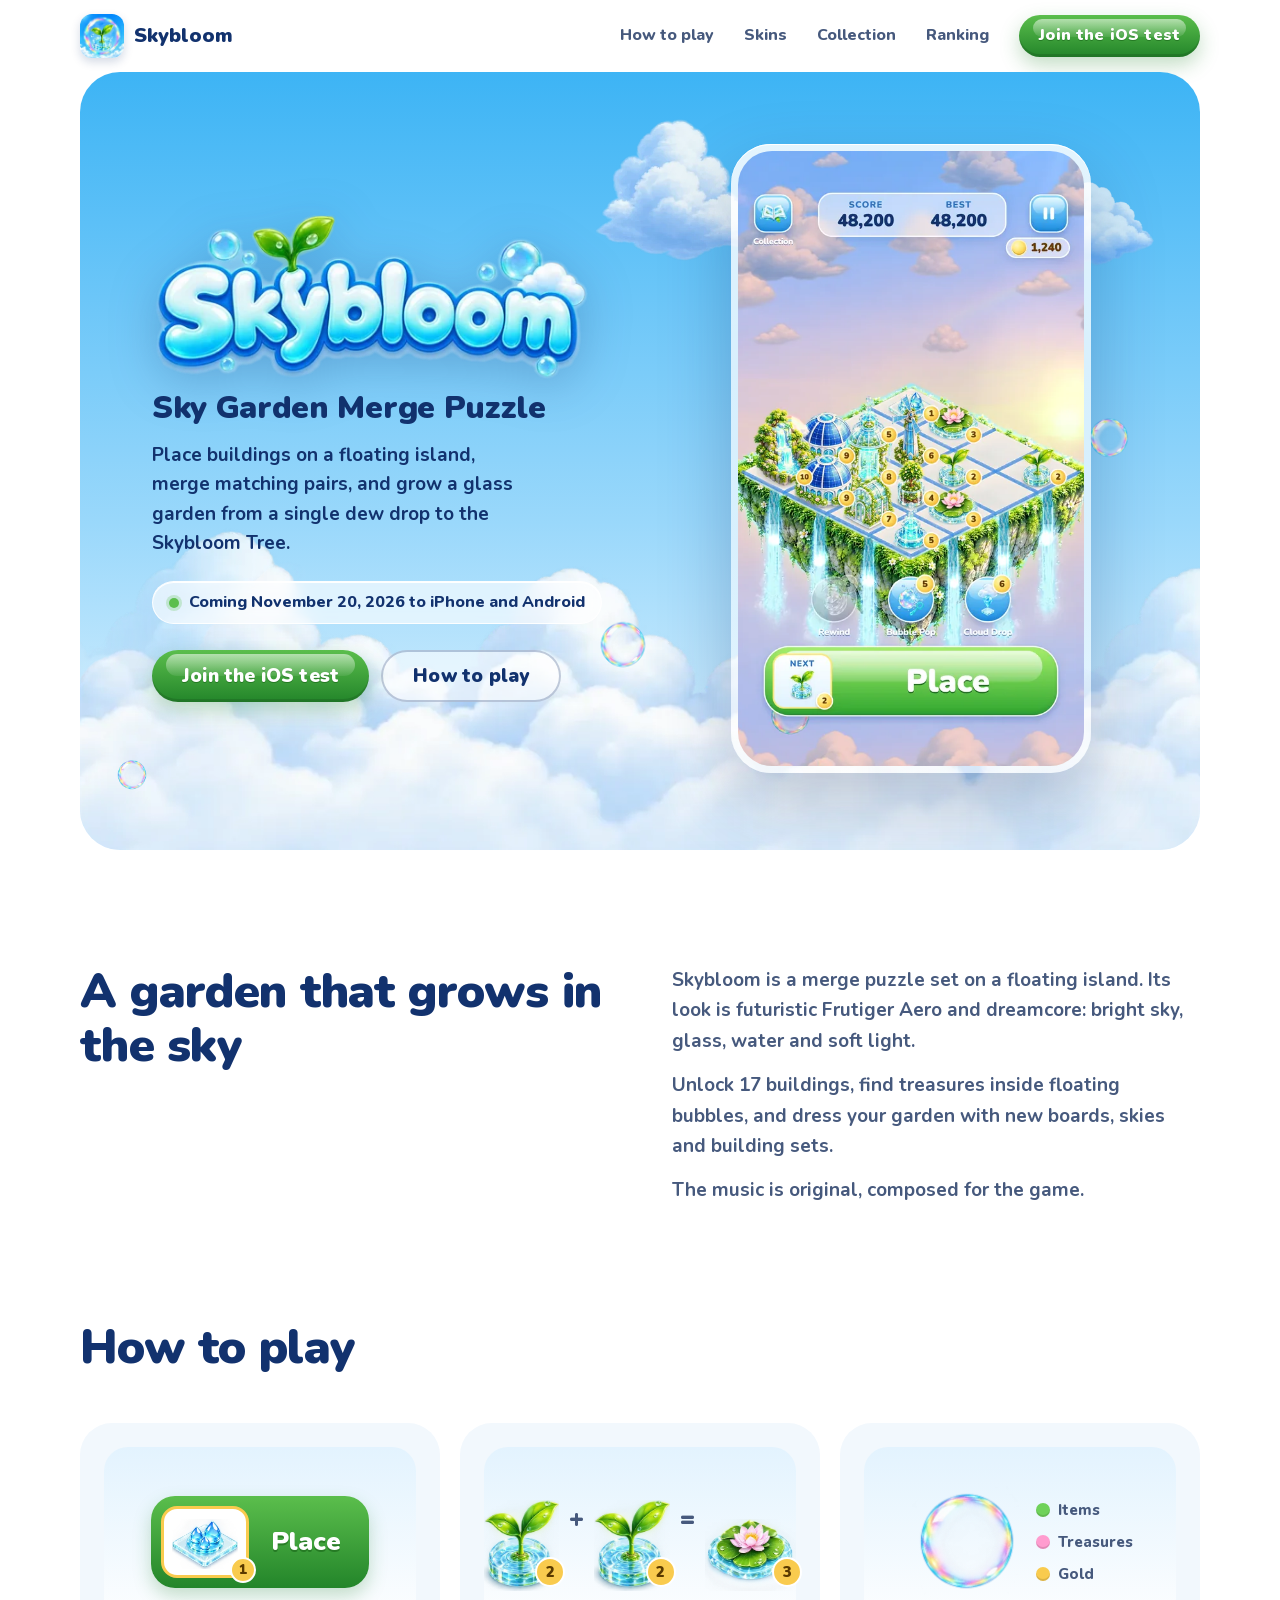
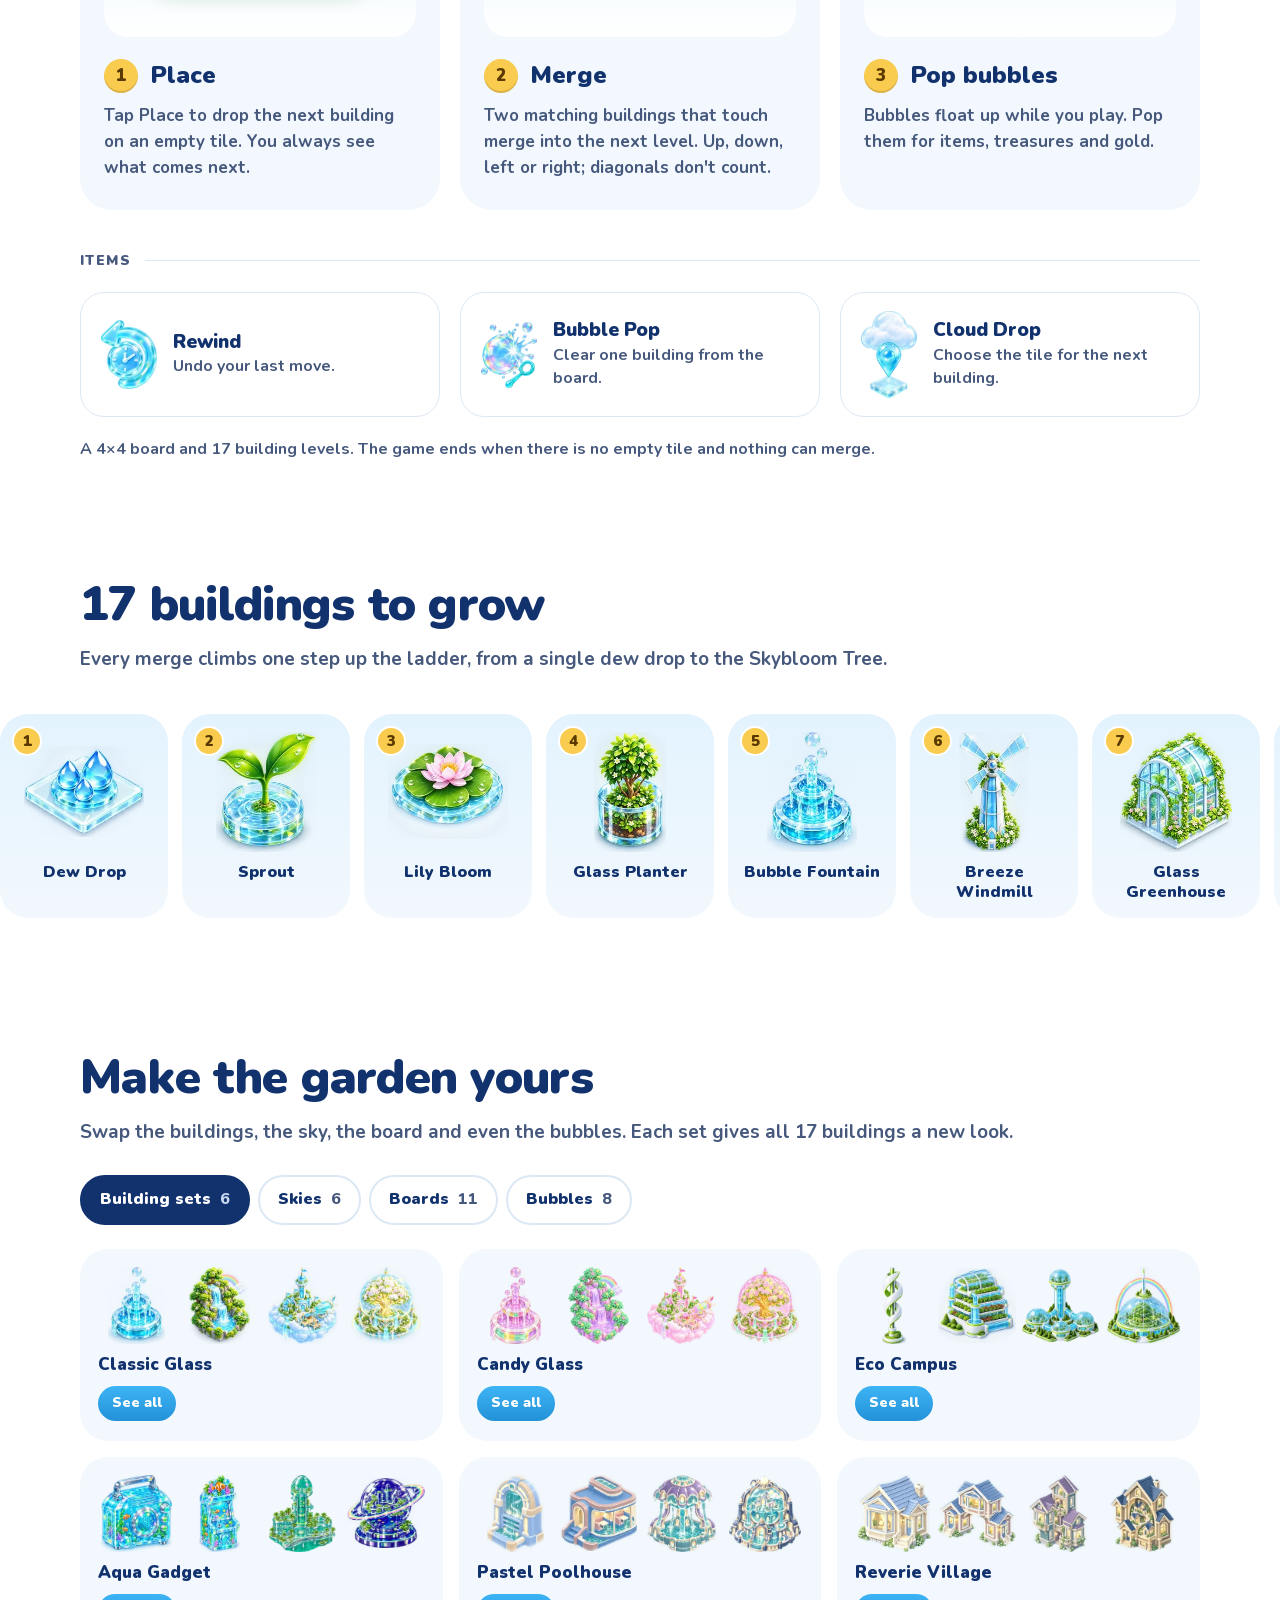
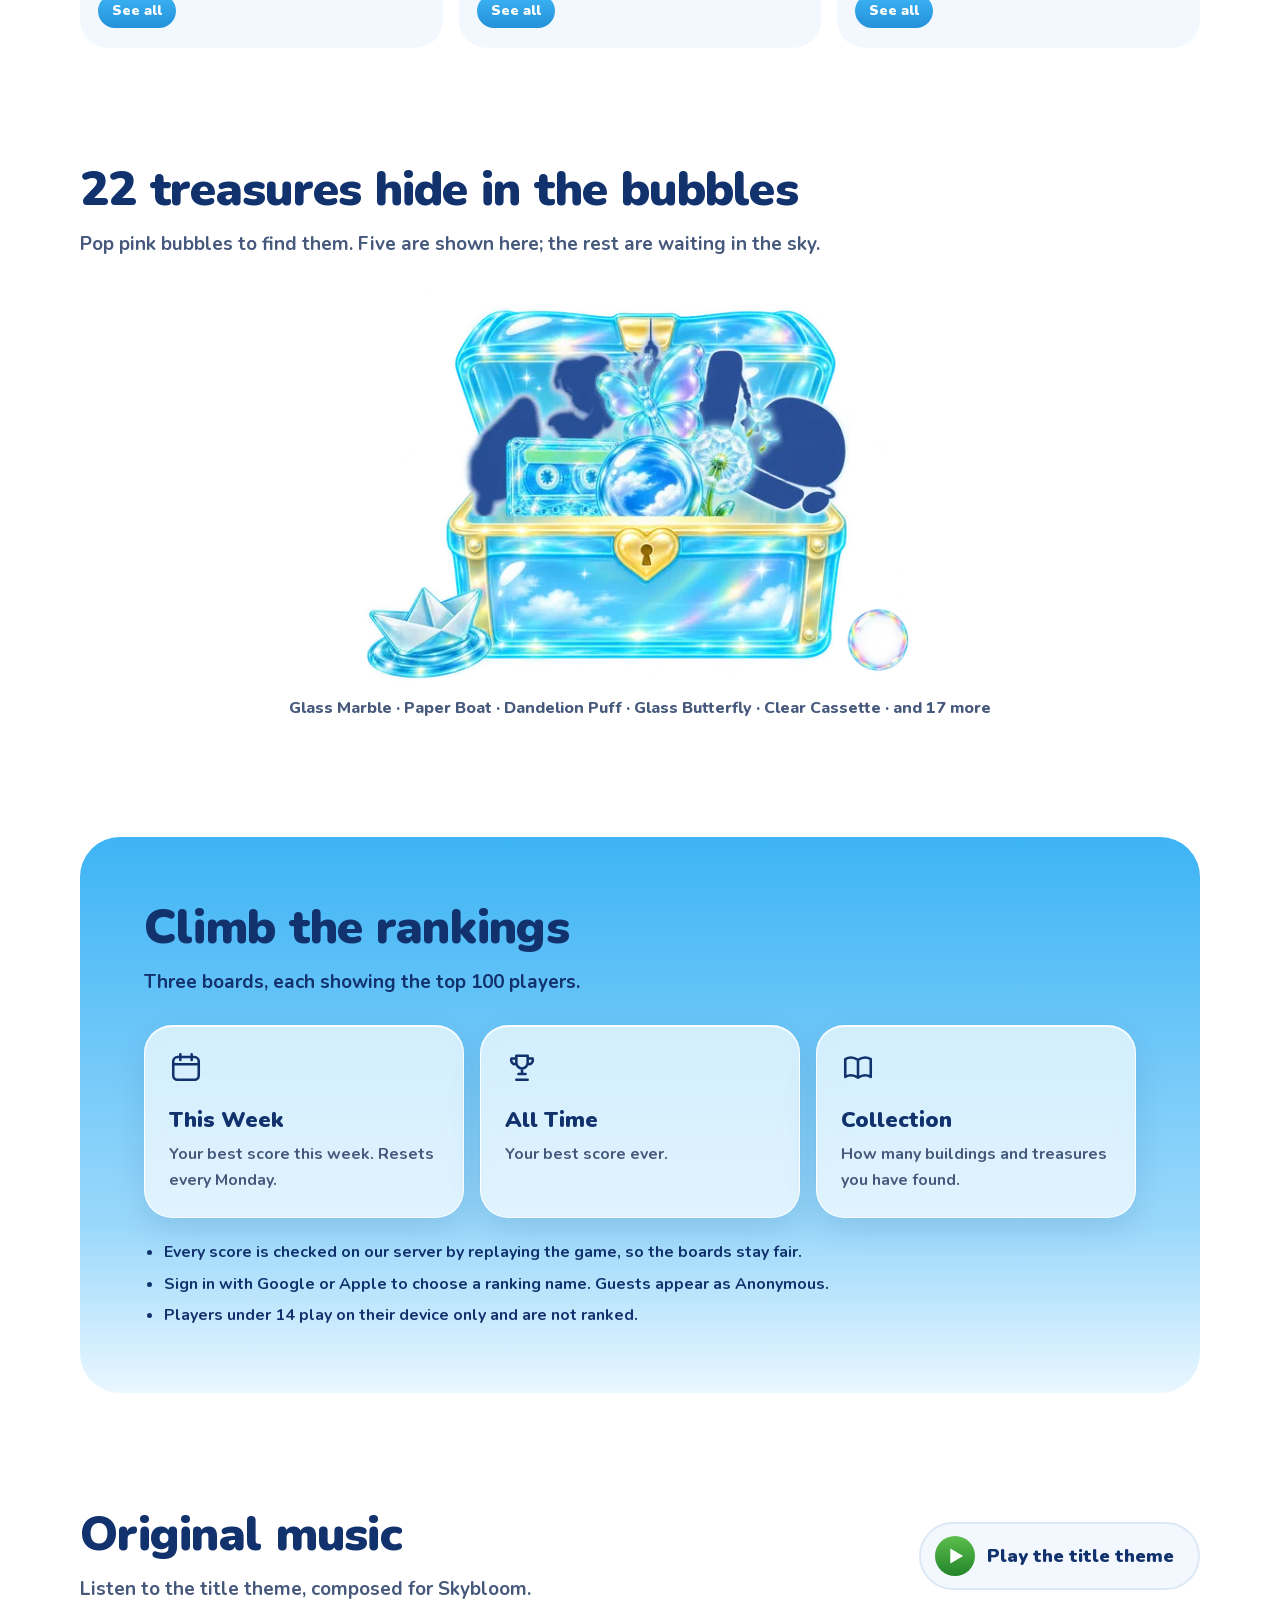
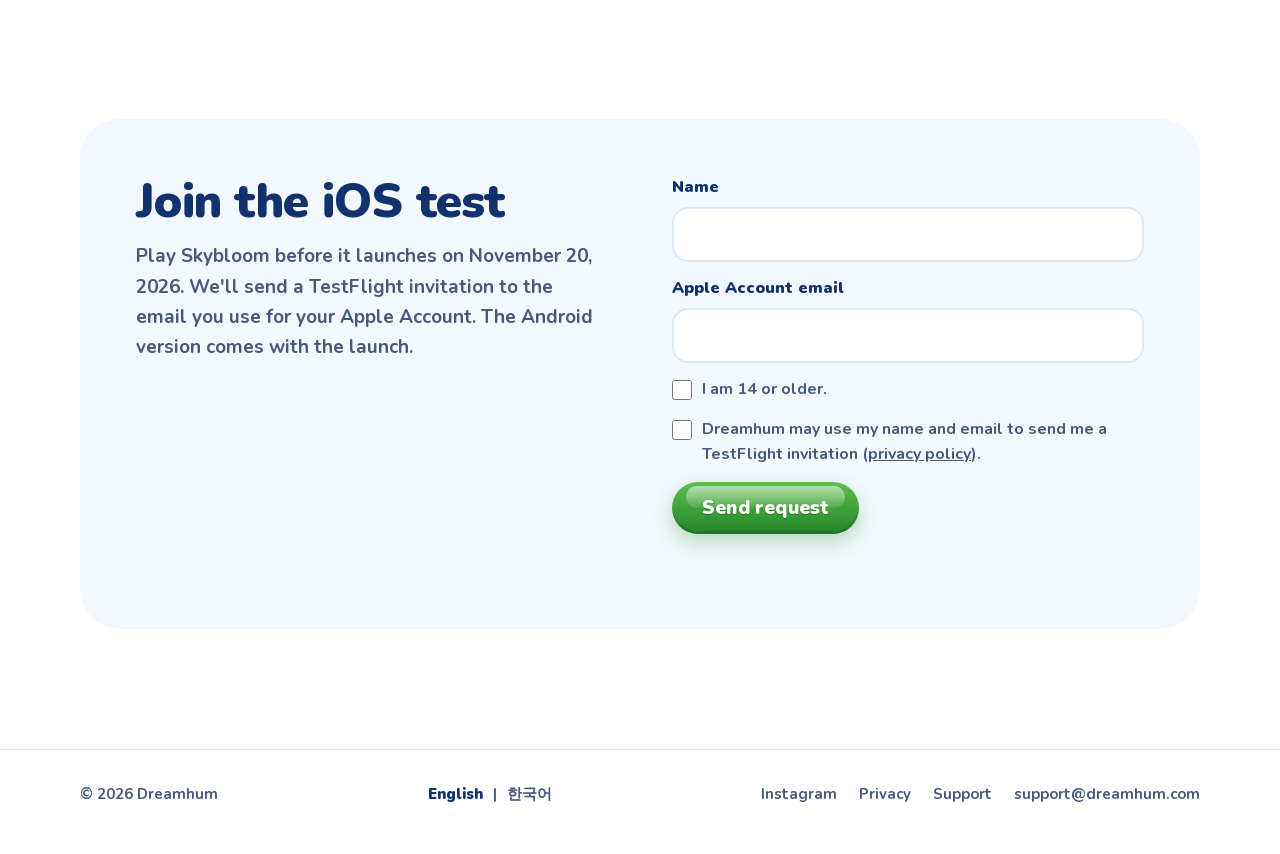
==== commit c1afae89: "Brand home: no Default under Classic Glass, See all, treasure chest at 60%, drop the 124 line, Insta" ====
--- a/index.html
+++ b/index.html
@@ -147,8 +147,8 @@
 .tl img { width: 100%; max-width: 120px; height: 90px; object-fit: contain; margin: 0 auto; }
 
 /* collection: one treasure chest */
-.chest { margin: 24px auto 0; max-width: 1008px; text-align: center; }
-.chest img { width: 100%; height: auto; }
+.chest { margin: 24px auto 0; text-align: center; }
+.chest img { width: 100%; max-width: 605px; height: auto; margin-inline: auto; }
 .chest figcaption { margin-top: 8px; font-size: 16px; font-weight: 800; color: var(--ink-soft); }
 
 /* ranking: a sky band again, glass cards on it */
@@ -358,12 +358,12 @@
         <button role="tab" id="t-bubs" aria-controls="p-bubs" aria-selected="false" tabindex="-1">Bubbles <span>8</span></button>
       </div>
       <div class="panel" role="tabpanel" id="p-sets" aria-labelledby="t-sets"><ul class="g sets">
-          <li class="set"><button type="button" data-set="classic" aria-haspopup="dialog"><div class="row"><img src="/assets/brand/g/set-classic-05.webp" width="200" height="200" loading="lazy" alt=""><img src="/assets/brand/g/set-classic-10.webp" width="200" height="200" loading="lazy" alt=""><img src="/assets/brand/g/set-classic-14.webp" width="200" height="200" loading="lazy" alt=""><img src="/assets/brand/g/set-classic-17.webp" width="200" height="200" loading="lazy" alt=""></div><b>Classic Glass</b><small>Default</small><span class="more">See all 17</span></button></li>
-          <li class="set"><button type="button" data-set="candy" aria-haspopup="dialog"><div class="row"><img src="/assets/brand/g/set-candy-05.webp" width="200" height="200" loading="lazy" alt=""><img src="/assets/brand/g/set-candy-10.webp" width="200" height="200" loading="lazy" alt=""><img src="/assets/brand/g/set-candy-14.webp" width="200" height="200" loading="lazy" alt=""><img src="/assets/brand/g/set-candy-17.webp" width="200" height="200" loading="lazy" alt=""></div><b>Candy Glass</b><span class="more">See all 17</span></button></li>
-          <li class="set"><button type="button" data-set="eco" aria-haspopup="dialog"><div class="row"><img src="/assets/brand/g/set-eco-05.webp" width="200" height="200" loading="lazy" alt=""><img src="/assets/brand/g/set-eco-10.webp" width="200" height="200" loading="lazy" alt=""><img src="/assets/brand/g/set-eco-14.webp" width="200" height="200" loading="lazy" alt=""><img src="/assets/brand/g/set-eco-17.webp" width="200" height="200" loading="lazy" alt=""></div><b>Eco Campus</b><span class="more">See all 17</span></button></li>
-          <li class="set"><button type="button" data-set="aqua" aria-haspopup="dialog"><div class="row"><img src="/assets/brand/g/set-aqua-05.webp" width="200" height="200" loading="lazy" alt=""><img src="/assets/brand/g/set-aqua-10.webp" width="200" height="200" loading="lazy" alt=""><img src="/assets/brand/g/set-aqua-14.webp" width="200" height="200" loading="lazy" alt=""><img src="/assets/brand/g/set-aqua-17.webp" width="200" height="200" loading="lazy" alt=""></div><b>Aqua Gadget</b><span class="more">See all 17</span></button></li>
-          <li class="set"><button type="button" data-set="poolhouse" aria-haspopup="dialog"><div class="row"><img src="/assets/brand/g/set-poolhouse-05.webp" width="200" height="200" loading="lazy" alt=""><img src="/assets/brand/g/set-poolhouse-10.webp" width="200" height="200" loading="lazy" alt=""><img src="/assets/brand/g/set-poolhouse-14.webp" width="200" height="200" loading="lazy" alt=""><img src="/assets/brand/g/set-poolhouse-17.webp" width="200" height="200" loading="lazy" alt=""></div><b>Pastel Poolhouse</b><span class="more">See all 17</span></button></li>
-          <li class="set"><button type="button" data-set="reverie" aria-haspopup="dialog"><div class="row"><img src="/assets/brand/g/set-reverie-05.webp" width="200" height="200" loading="lazy" alt=""><img src="/assets/brand/g/set-reverie-10.webp" width="200" height="200" loading="lazy" alt=""><img src="/assets/brand/g/set-reverie-14.webp" width="200" height="200" loading="lazy" alt=""><img src="/assets/brand/g/set-reverie-17.webp" width="200" height="200" loading="lazy" alt=""></div><b>Reverie Village</b><span class="more">See all 17</span></button></li>
+          <li class="set"><button type="button" data-set="classic" aria-haspopup="dialog"><div class="row"><img src="/assets/brand/g/set-classic-05.webp" width="200" height="200" loading="lazy" alt=""><img src="/assets/brand/g/set-classic-10.webp" width="200" height="200" loading="lazy" alt=""><img src="/assets/brand/g/set-classic-14.webp" width="200" height="200" loading="lazy" alt=""><img src="/assets/brand/g/set-classic-17.webp" width="200" height="200" loading="lazy" alt=""></div><b>Classic Glass</b><span class="more">See all</span></button></li>
+          <li class="set"><button type="button" data-set="candy" aria-haspopup="dialog"><div class="row"><img src="/assets/brand/g/set-candy-05.webp" width="200" height="200" loading="lazy" alt=""><img src="/assets/brand/g/set-candy-10.webp" width="200" height="200" loading="lazy" alt=""><img src="/assets/brand/g/set-candy-14.webp" width="200" height="200" loading="lazy" alt=""><img src="/assets/brand/g/set-candy-17.webp" width="200" height="200" loading="lazy" alt=""></div><b>Candy Glass</b><span class="more">See all</span></button></li>
+          <li class="set"><button type="button" data-set="eco" aria-haspopup="dialog"><div class="row"><img src="/assets/brand/g/set-eco-05.webp" width="200" height="200" loading="lazy" alt=""><img src="/assets/brand/g/set-eco-10.webp" width="200" height="200" loading="lazy" alt=""><img src="/assets/brand/g/set-eco-14.webp" width="200" height="200" loading="lazy" alt=""><img src="/assets/brand/g/set-eco-17.webp" width="200" height="200" loading="lazy" alt=""></div><b>Eco Campus</b><span class="more">See all</span></button></li>
+          <li class="set"><button type="button" data-set="aqua" aria-haspopup="dialog"><div class="row"><img src="/assets/brand/g/set-aqua-05.webp" width="200" height="200" loading="lazy" alt=""><img src="/assets/brand/g/set-aqua-10.webp" width="200" height="200" loading="lazy" alt=""><img src="/assets/brand/g/set-aqua-14.webp" width="200" height="200" loading="lazy" alt=""><img src="/assets/brand/g/set-aqua-17.webp" width="200" height="200" loading="lazy" alt=""></div><b>Aqua Gadget</b><span class="more">See all</span></button></li>
+          <li class="set"><button type="button" data-set="poolhouse" aria-haspopup="dialog"><div class="row"><img src="/assets/brand/g/set-poolhouse-05.webp" width="200" height="200" loading="lazy" alt=""><img src="/assets/brand/g/set-poolhouse-10.webp" width="200" height="200" loading="lazy" alt=""><img src="/assets/brand/g/set-poolhouse-14.webp" width="200" height="200" loading="lazy" alt=""><img src="/assets/brand/g/set-poolhouse-17.webp" width="200" height="200" loading="lazy" alt=""></div><b>Pastel Poolhouse</b><span class="more">See all</span></button></li>
+          <li class="set"><button type="button" data-set="reverie" aria-haspopup="dialog"><div class="row"><img src="/assets/brand/g/set-reverie-05.webp" width="200" height="200" loading="lazy" alt=""><img src="/assets/brand/g/set-reverie-10.webp" width="200" height="200" loading="lazy" alt=""><img src="/assets/brand/g/set-reverie-14.webp" width="200" height="200" loading="lazy" alt=""><img src="/assets/brand/g/set-reverie-17.webp" width="200" height="200" loading="lazy" alt=""></div><b>Reverie Village</b><span class="more">See all</span></button></li>
         </ul></div>
       <div class="panel" role="tabpanel" id="p-skies" aria-labelledby="t-skies" hidden><ul class="g skies">
           <li class="sky"><img src="/assets/brand/g/sky-day.webp" width="400" height="500" loading="lazy" alt=""><b>Sky Island</b><small>Default</small></li>
@@ -404,11 +404,10 @@
       <h2>22 treasures hide in the bubbles</h2>
       <p class="sub">Pop pink bubbles to find them. Five are shown here; the rest are waiting in the sky.</p>
       <figure class="chest">
-        <img src="/assets/brand/chest-1008.webp" srcset="/assets/brand/chest-640.webp 640w, /assets/brand/chest-1008.webp 1008w" sizes="(max-width: 1040px) 100vw, 1008px" width="1008" height="674" loading="lazy"
+        <img src="/assets/brand/chest-1008.webp" srcset="/assets/brand/chest-640.webp 640w, /assets/brand/chest-1008.webp 1008w" sizes="(max-width: 640px) 100vw, 605px" width="1008" height="674" loading="lazy"
              alt="An open glass treasure chest piled with treasures: the Glass Marble, Clear Cassette, Dandelion Puff and Glass Butterfly, with the Paper Boat spilled out in front. The rest are dark silhouettes, still hidden.">
         <figcaption>Glass Marble · Paper Boat · Dandelion Puff · Glass Butterfly · Clear Cassette · and 17 more</figcaption>
       </figure>
-      <p class="rule">Your collection counts every building in every set and every treasure: 124 finds in all.</p>
     </div>
   </section>
 
@@ -473,7 +472,7 @@
     <span>© 2026 Dreamhum</span>
     <nav class="lang" aria-label="Language"><a href="/" lang="en" aria-current="page">English</a><span aria-hidden="true">|</span><a href="/ko/" lang="ko">한국어</a></nav>
     <nav aria-label="Footer">
-      <a href="https://www.instagram.com/skybloom_mobile/">Instagram</a>
+      <a href="https://www.instagram.com/skybloom.mobile/">Instagram</a>
       <a href="/skybloom/privacy/">Privacy</a>
       <a href="/support/">Support</a>
       <a href="mailto:support@dreamhum.com">support@dreamhum.com</a>
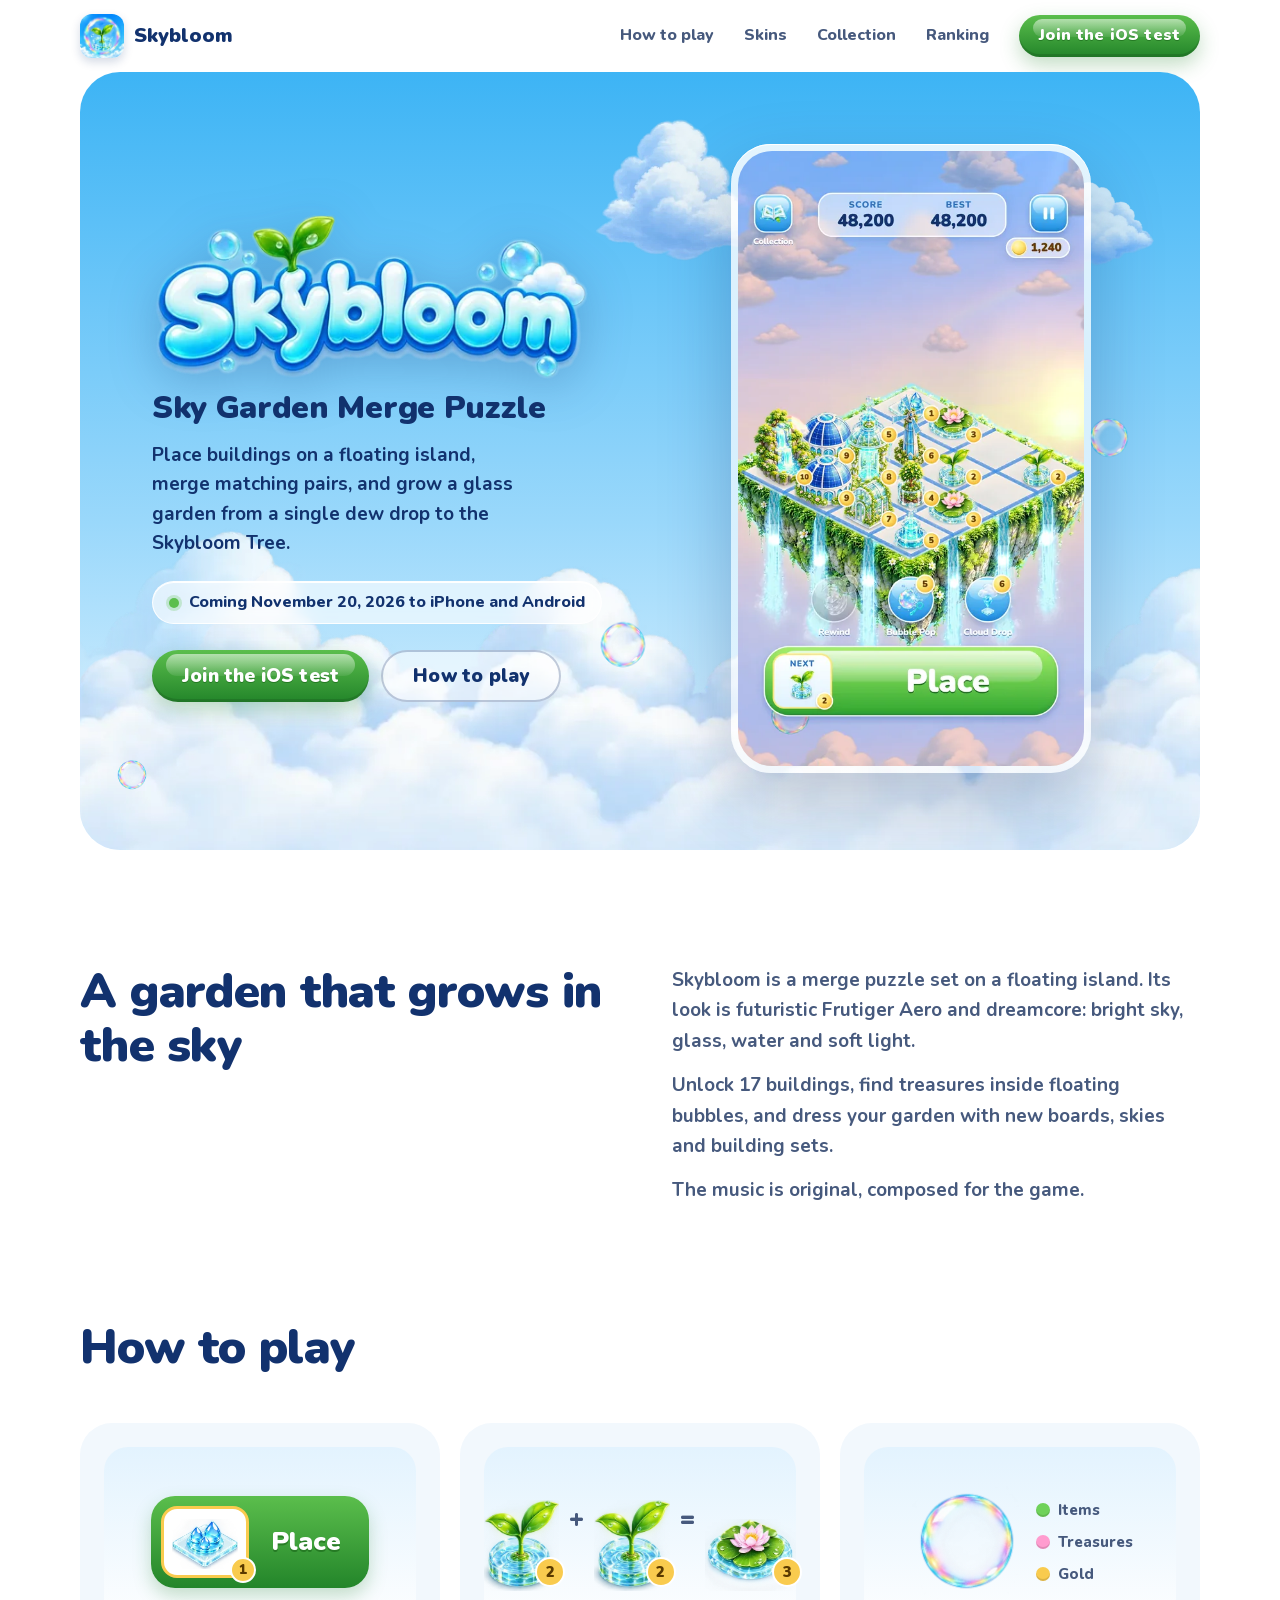
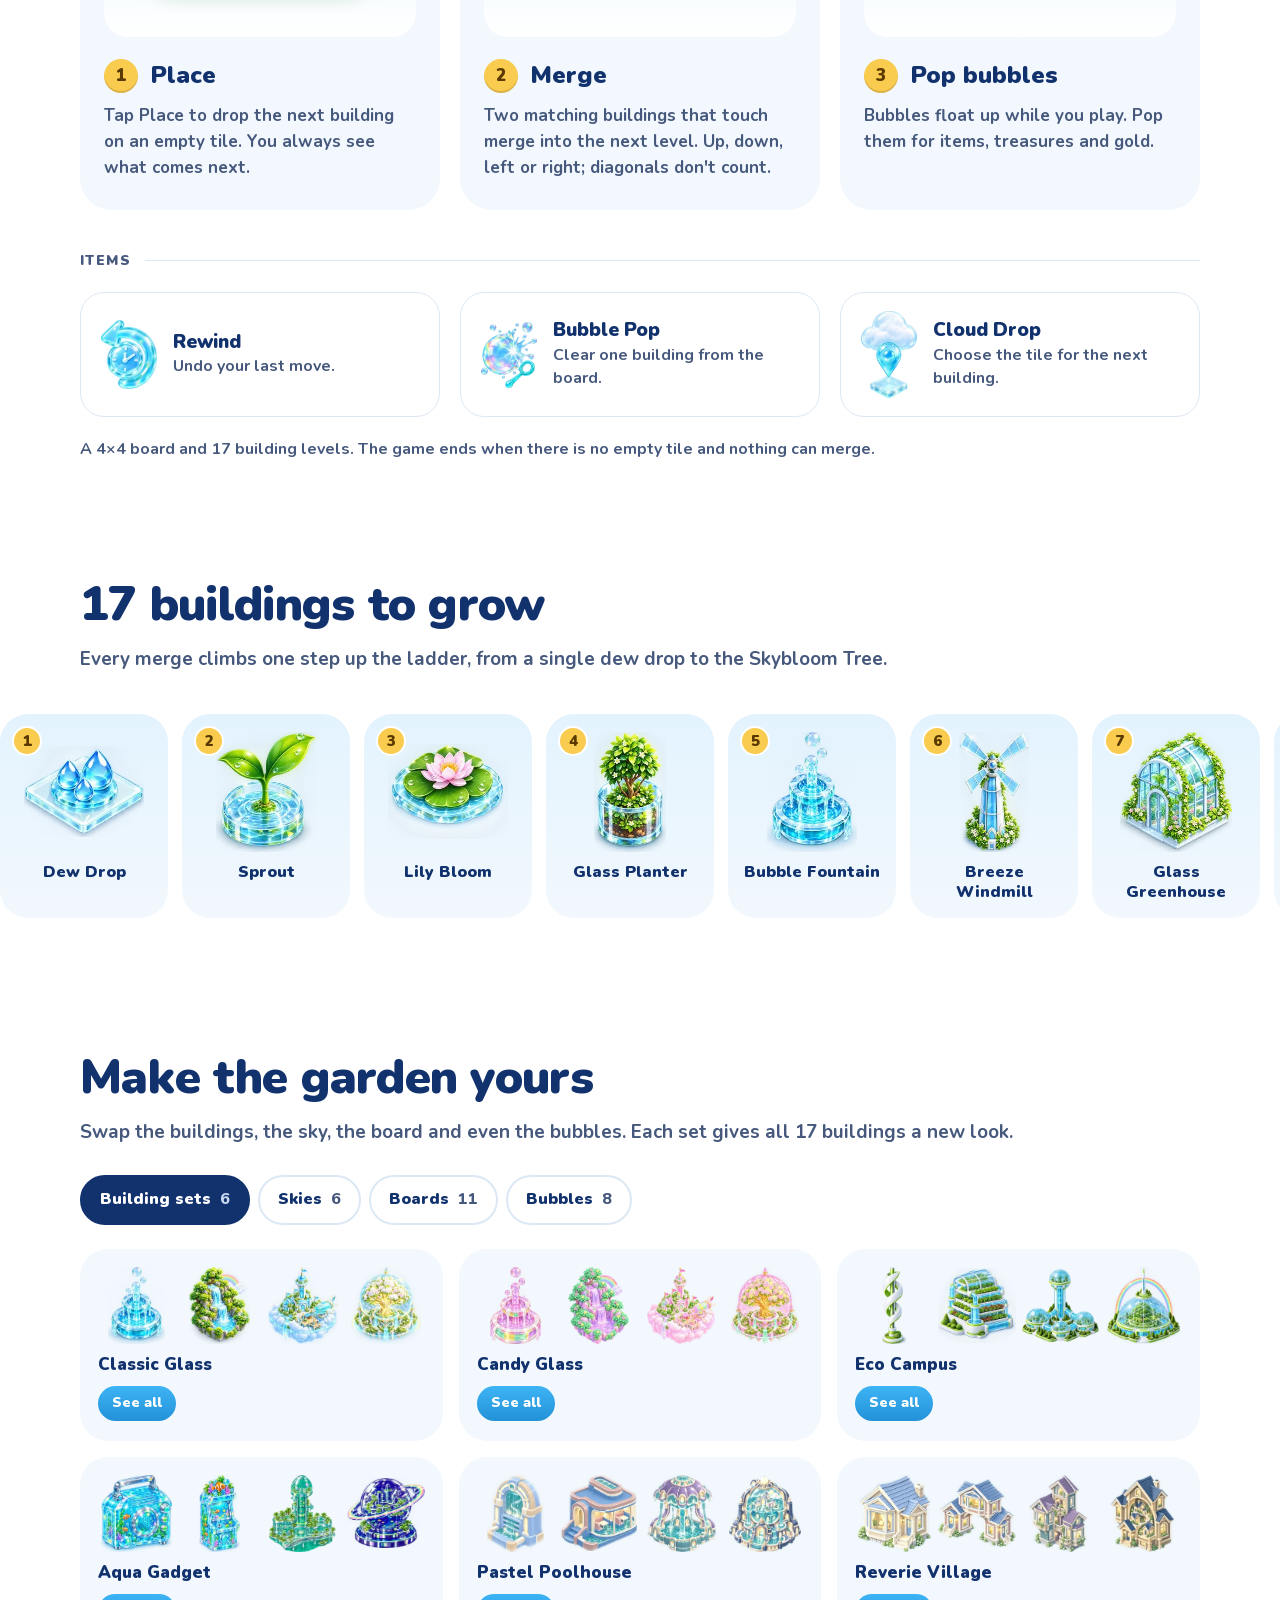
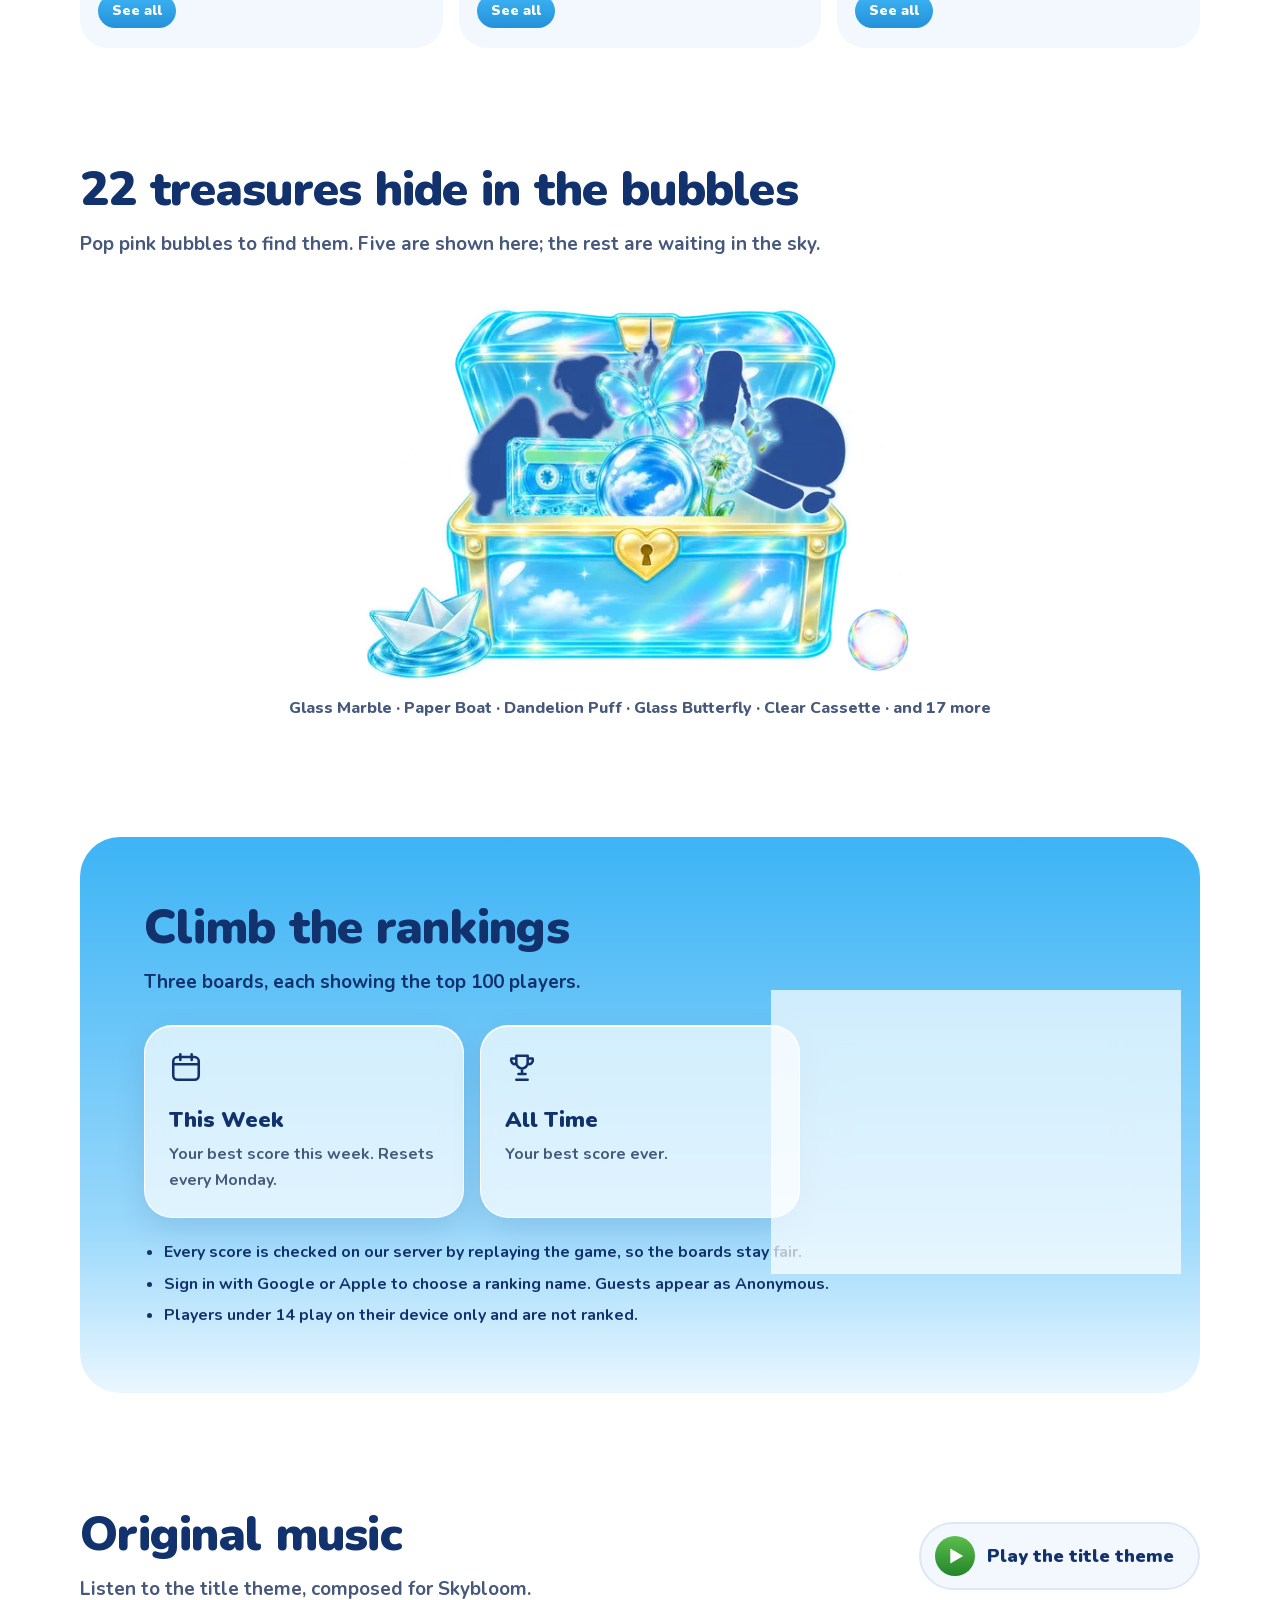
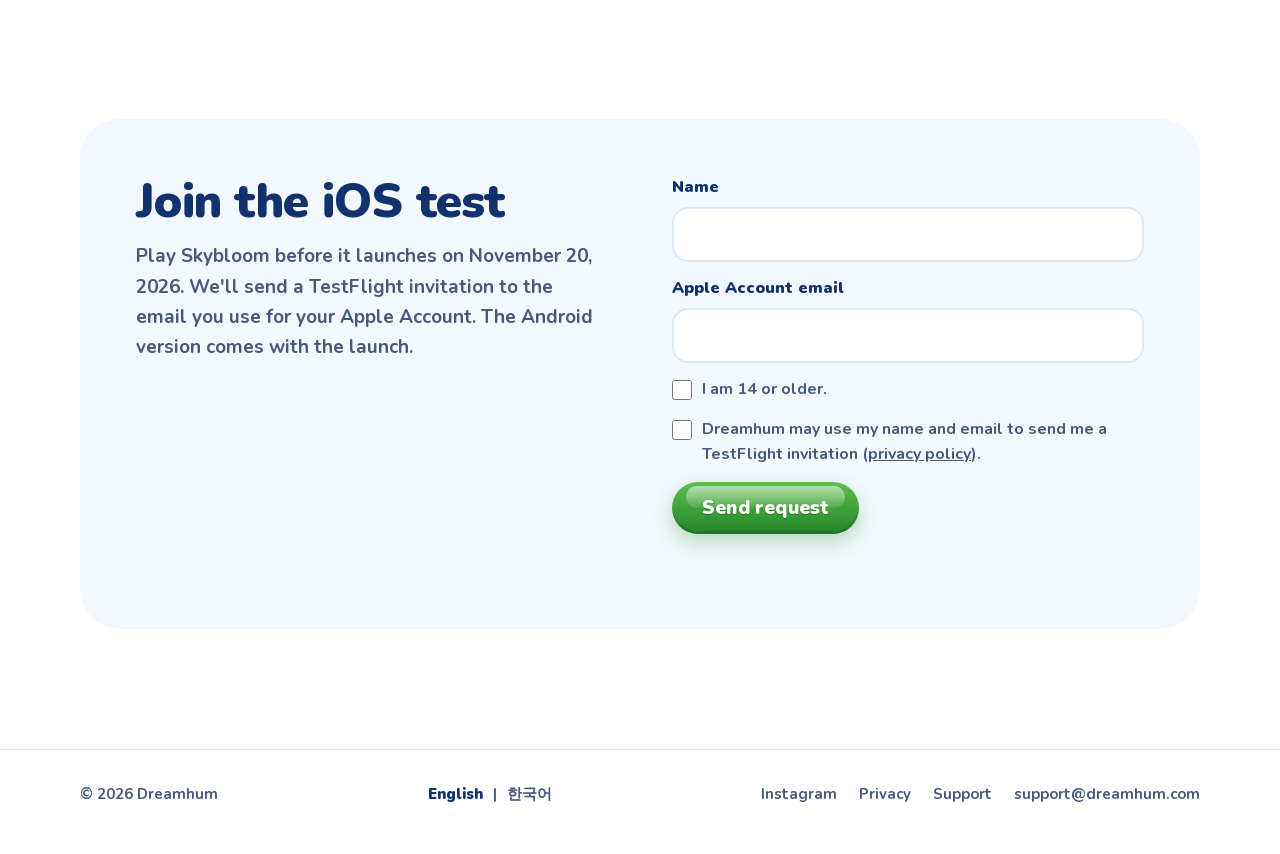
==== commit afa5a167: "Brand home: 1200x630 share image Co-Authored-By: Claude Opus 5.5 <noreply@anthropic.com>" ====
--- a/index.html
+++ b/index.html
@@ -7,7 +7,10 @@
 <meta name="description" content="Skybloom is a sky garden merge puzzle for iPhone and Android. Place buildings on a floating island, merge matching pairs, and grow a glass garden. Coming November 20, 2026.">
 <meta property="og:title" content="Skybloom: Sky Garden Merge Puzzle">
 <meta property="og:description" content="Place, merge, and grow a glass garden in the sky. Coming November 20, 2026.">
-<meta property="og:image" content="https://dreamhum.com/assets/brand/game-mid-1080.webp">
+<meta property="og:image" content="https://dreamhum.com/assets/brand/og-1200.jpg">
+<meta property="og:image:width" content="1200">
+<meta property="og:image:height" content="630">
+<meta name="twitter:card" content="summary_large_image">
 <link rel="alternate" hreflang="en" href="https://dreamhum.com/">
 <link rel="alternate" hreflang="ko" href="https://dreamhum.com/ko/">
 <link rel="alternate" hreflang="x-default" href="https://dreamhum.com/">
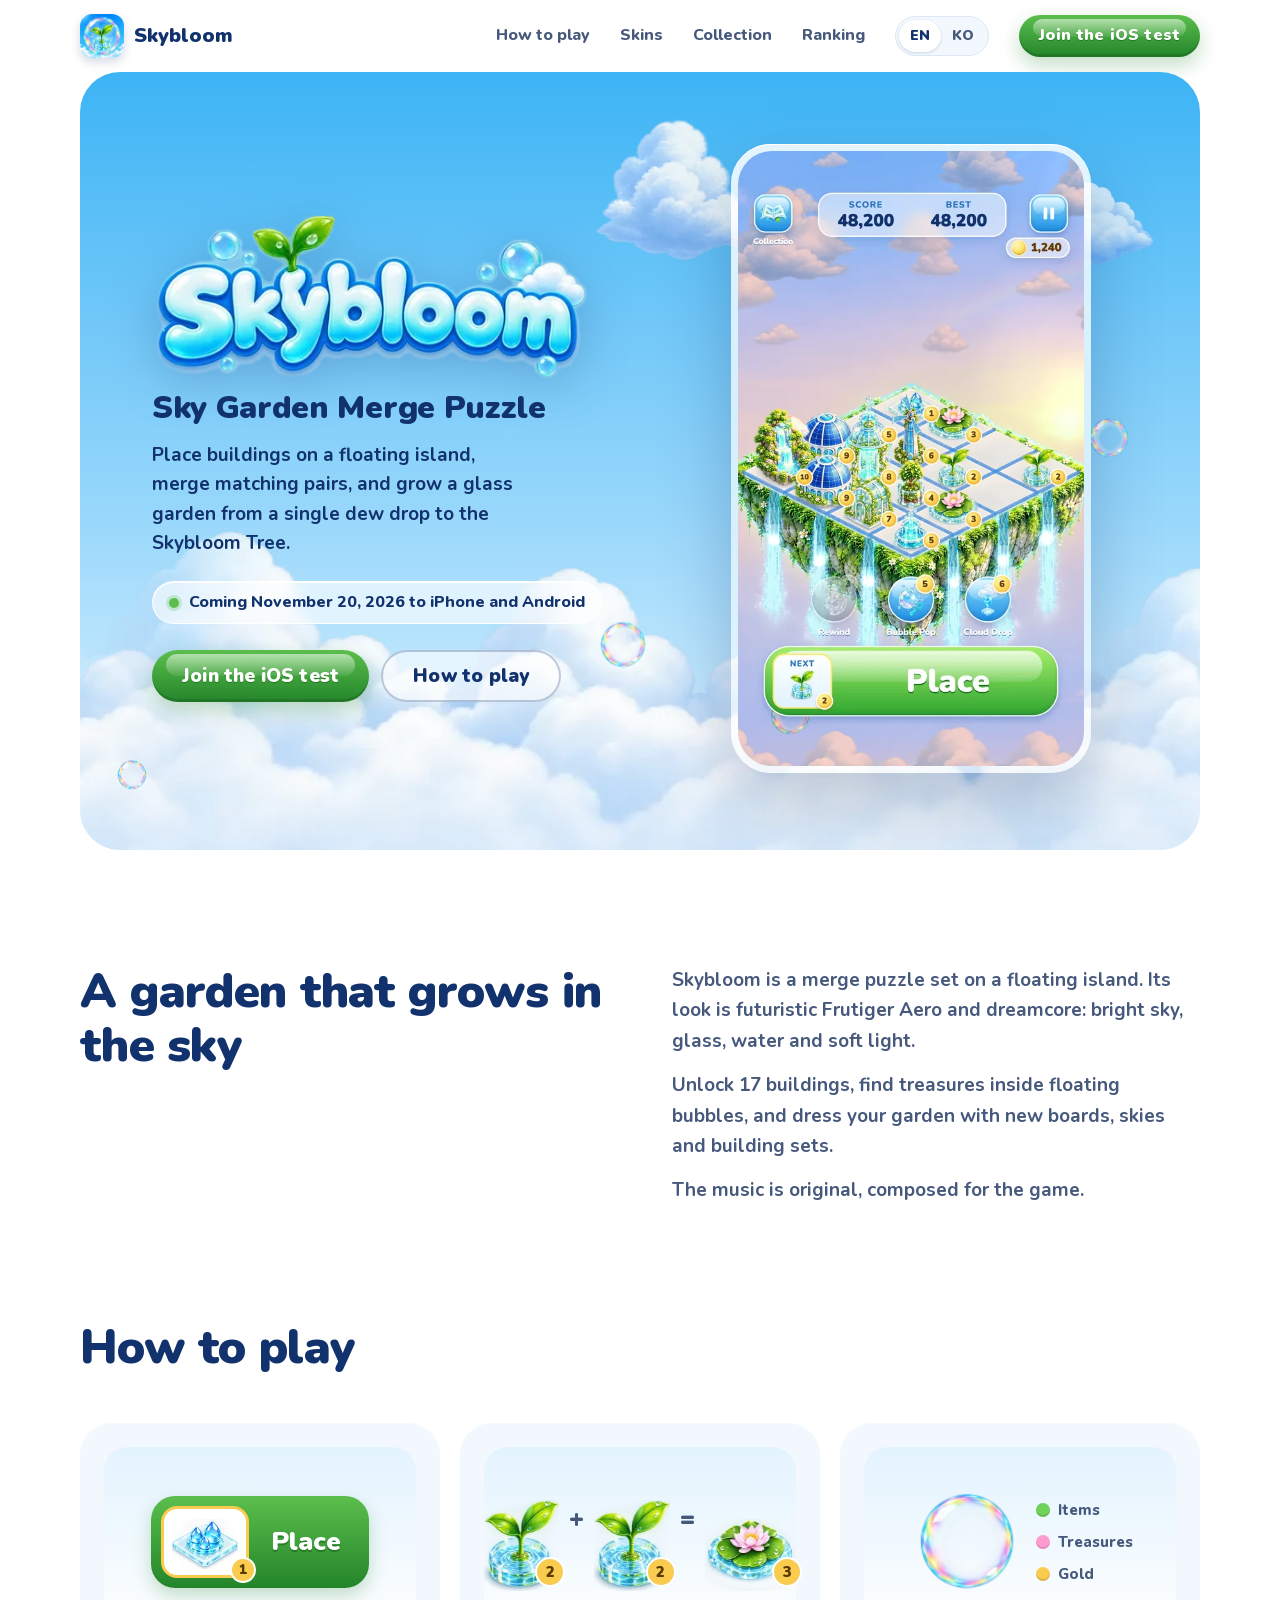
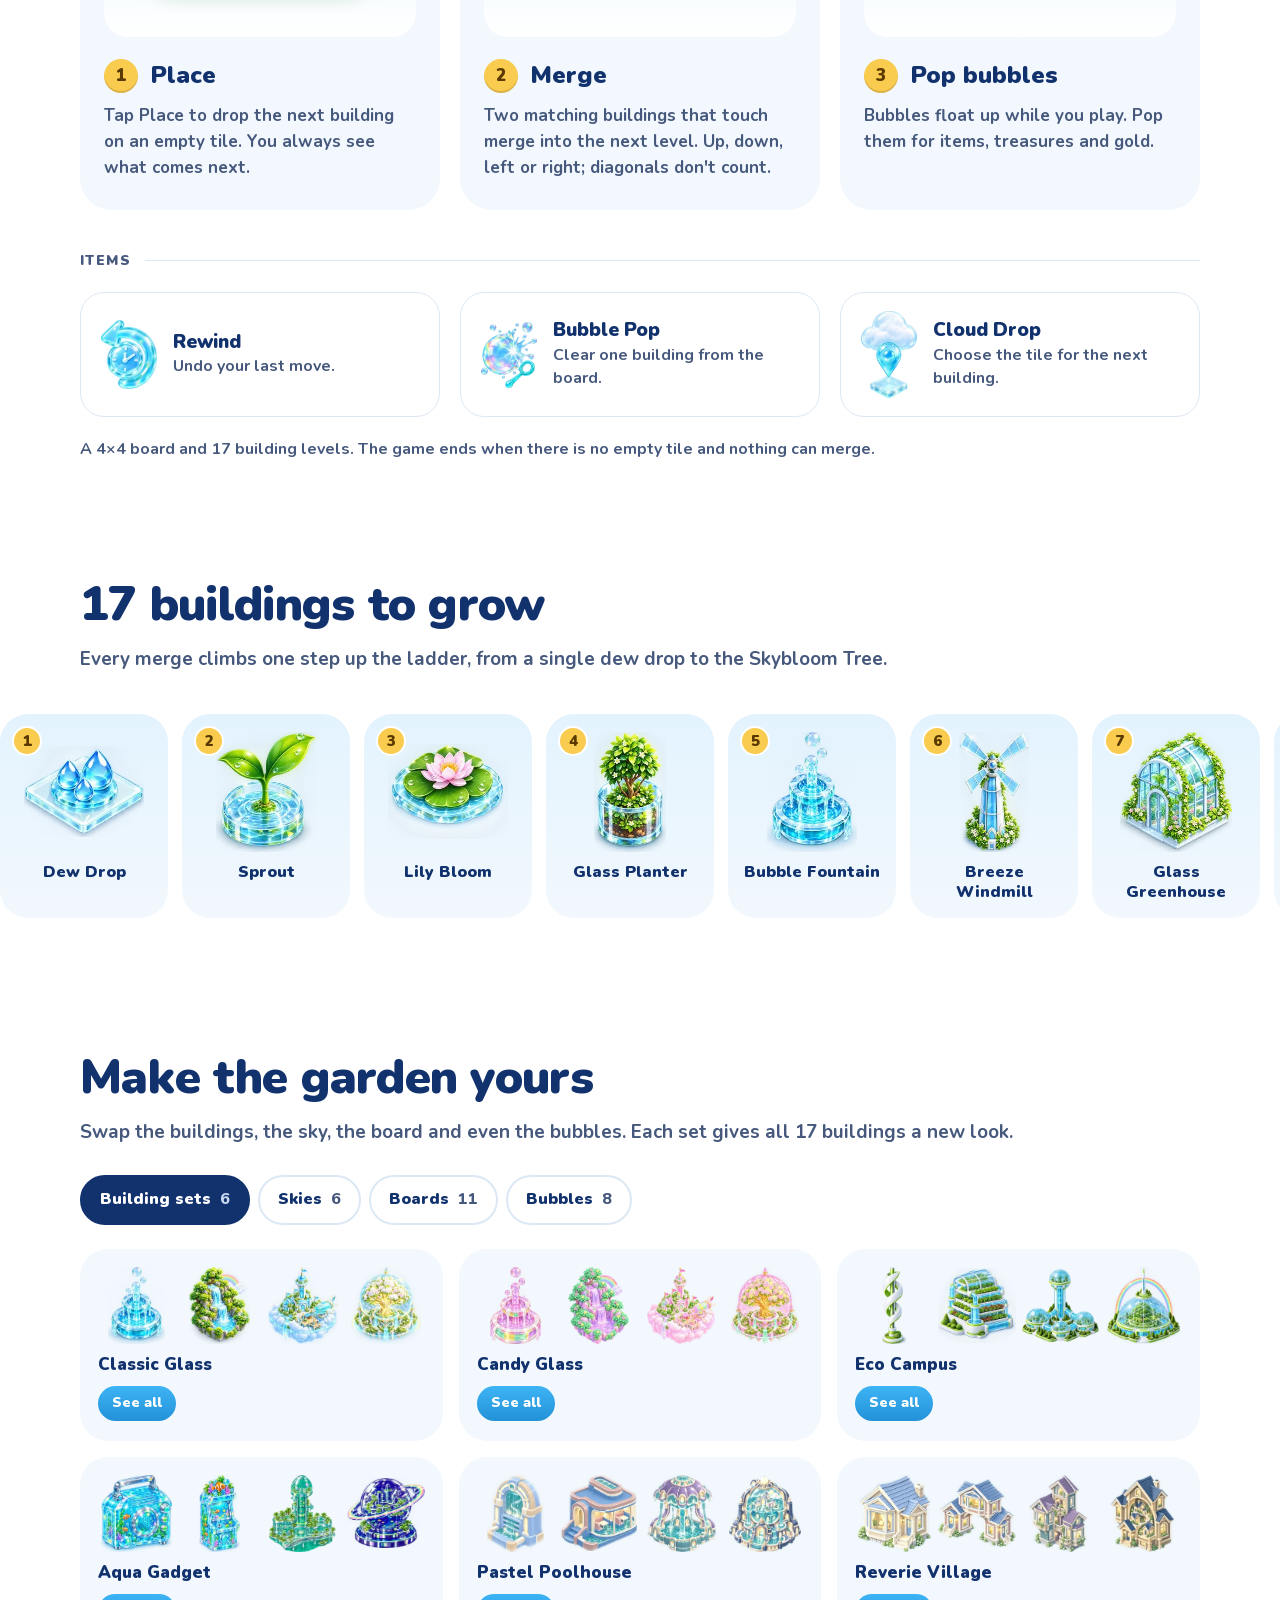
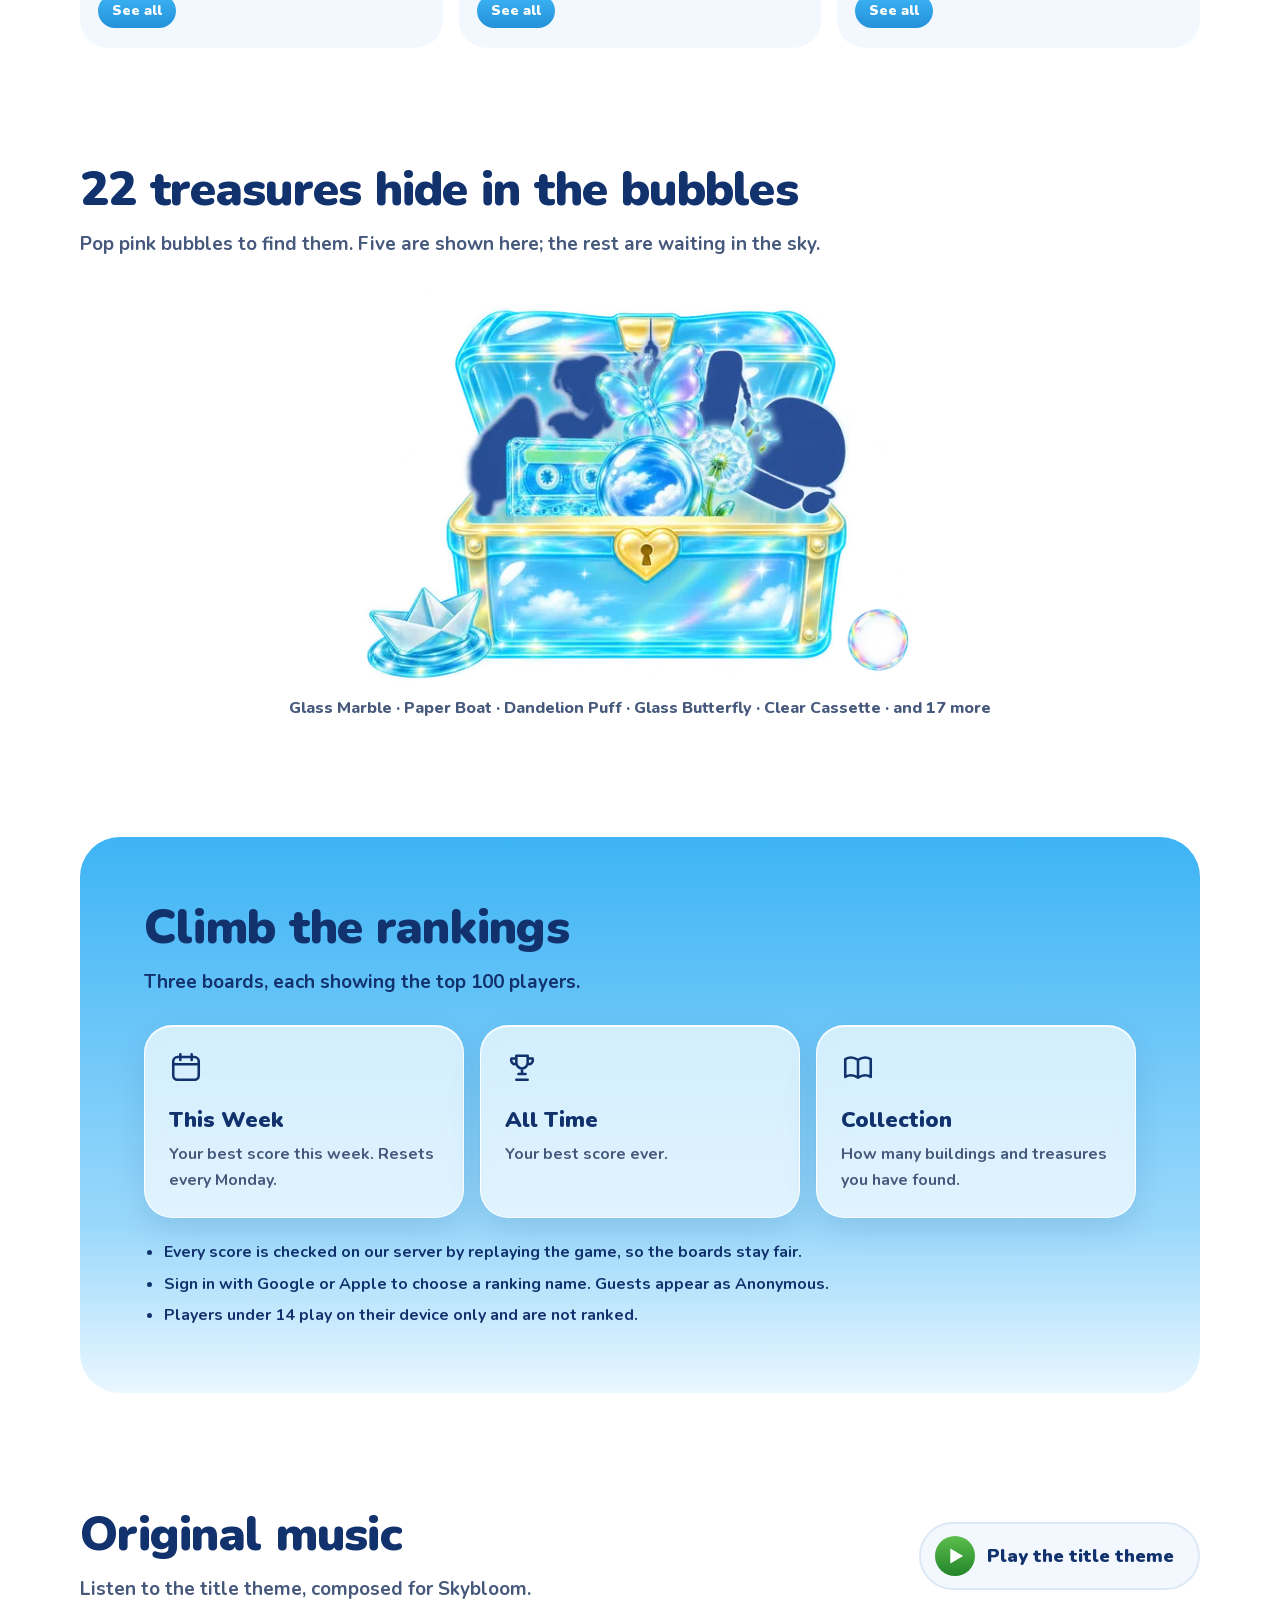
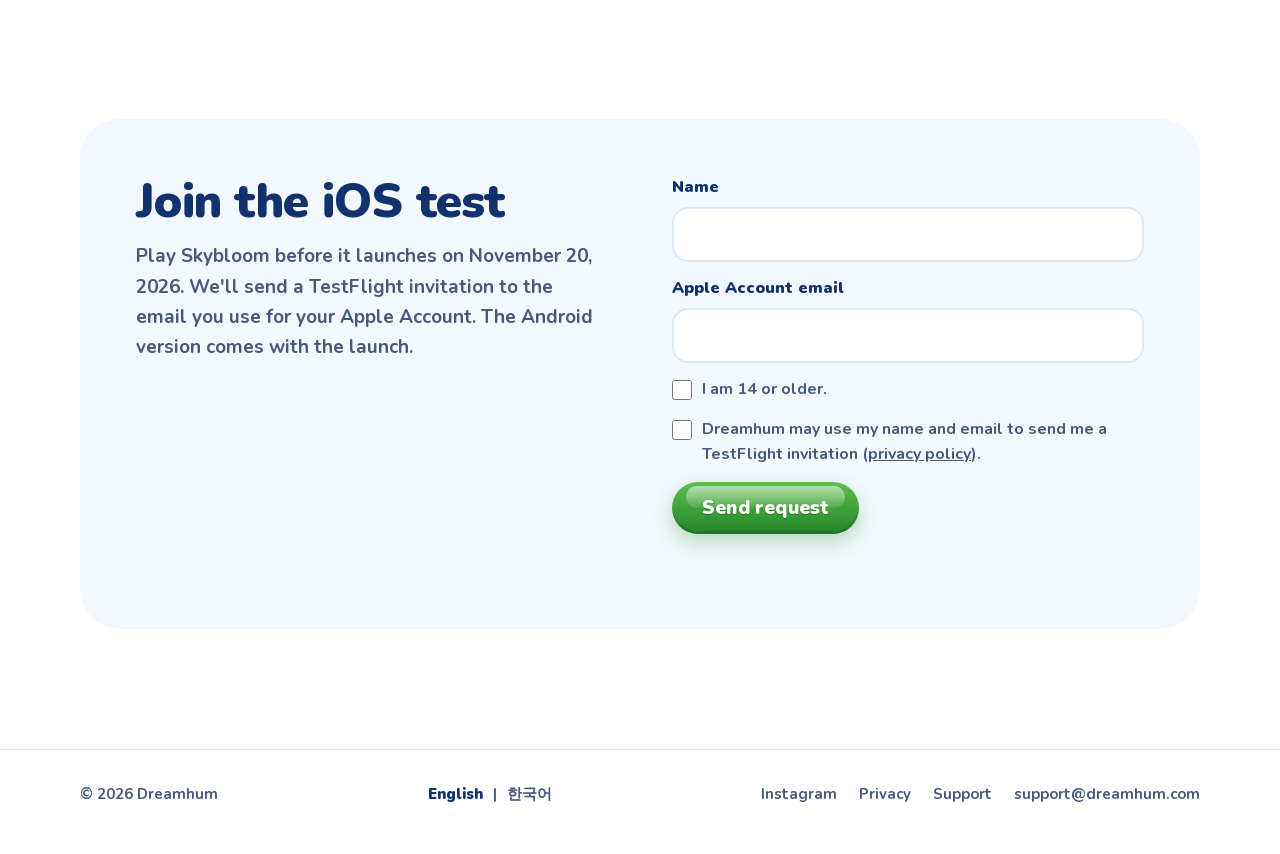
==== commit cde2b671: "Privacy and Support on the home page's design, in English and Korean - Shared shell moved to /assets" ====
--- a/index.html
+++ b/index.html
@@ -17,43 +17,10 @@
 <link rel="icon" href="/assets/brand/favicon-32.png" sizes="32x32">
 <link rel="apple-touch-icon" href="/assets/brand/apple-touch-icon.png">
 <link rel="preload" href="/assets/brand/fonts/nunito-latin.woff2" as="font" type="font/woff2" crossorigin>
+<link rel="stylesheet" href="/assets/brand/base.css">
 <style>
 /* Skybloom brand page. Meta-style skeleton (white canvas, wide spacing, pill buttons) with Frutiger Aero only where the game world shows.
    No external requests: the font is served from this site (Nunito, OFL, assets/brand/fonts/OFL.txt). */
-@font-face { font-family: "Nunito"; src: url("/assets/brand/fonts/nunito-latin.woff2") format("woff2"); font-weight: 200 1000; font-display: swap; }
-:root {
-  color-scheme: light;
-  --canvas: #fff; --soft: #f2f8fd; --line: #dce8f5;
-  --ink: #12326e; --ink-soft: #46597d;
-  --sky-1: #3db4f5; --sky-2: #9ad8fb; --sky-3: #eaf7ff;
-  --leaf-1: #5bbe4c; --leaf-2: #23852a; --gold: #f9cb4e; --gold-ink: #5a3a00;
-  --gutter: clamp(16px, 4vw, 40px);
-}
-* { box-sizing: border-box; }
-body { margin: 0; background: var(--canvas); color: var(--ink); font: 700 18px/1.6 "Nunito", ui-rounded, system-ui, sans-serif; }
-img { display: block; max-width: 100%; height: auto; }
-a { color: inherit; }
-:focus-visible { outline: 3px solid var(--ink); outline-offset: 3px; border-radius: 8px; }
-h1, h2, h3, p, ol, ul { margin: 0; }
-.wrap { width: min(1200px, 100%); margin-inline: auto; padding-inline: var(--gutter); }
-.vh { position: absolute; width: 1px; height: 1px; overflow: hidden; clip: rect(0 0 0 0); white-space: nowrap; }
-
-/* buttons: the game's glossy green Play button, and a quiet outline */
-.btn { display: inline-flex; align-items: center; justify-content: center; min-height: 52px; padding: 0 30px; border-radius: 100px; font-size: 19px; font-weight: 900; letter-spacing: .01em; text-decoration: none; }
-.btn.go { position: relative; color: #fff; background: linear-gradient(var(--leaf-1), var(--leaf-2)); box-shadow: inset 0 -3px 0 rgba(0,0,0,.12), 0 8px 20px rgba(35,133,42,.28); text-shadow: 0 1px 0 rgba(0,60,0,.35); }
-.btn.go::before { content: ""; position: absolute; inset: 4px 14px auto; height: 42%; border-radius: 100px; background: linear-gradient(rgba(255,255,255,.55), rgba(255,255,255,.08)); pointer-events: none; }
-.btn.go:hover { filter: brightness(1.05); }
-.btn.line { color: var(--ink); border: 2px solid rgba(18,50,110,.25); background: rgba(255,255,255,.6); }
-.btn.line:hover { background: #fff; }
-.btn.sm { min-height: 42px; padding: 0 20px; font-size: 16px; }
-
-/* header */
-.top { display: flex; align-items: center; justify-content: space-between; gap: 16px; padding-block: 14px; }
-.top .logo { display: flex; align-items: center; gap: 10px; text-decoration: none; font-size: 20px; font-weight: 900; }
-.top .logo img { width: 44px; border-radius: 12px; box-shadow: 0 4px 10px rgba(18,50,110,.18); }
-.top nav { display: flex; align-items: center; gap: clamp(14px, 2.4vw, 30px); font-size: 16px; font-weight: 800; color: var(--ink-soft); }
-.top nav a:not(.btn) { text-decoration: none; padding-block: 8px; }
-.top nav a:not(.btn):hover { color: var(--ink); }
 
 /* hero: the only full Aero surface */
 .hero { position: relative; overflow: hidden; border-radius: 40px; isolation: isolate;
@@ -110,13 +77,6 @@
 .item p { font-size: 16px; color: var(--ink-soft); line-height: 1.45; margin-top: 2px; }
 .rule { margin-top: 20px; font-size: 16px; color: var(--ink-soft); }
 
-footer { margin-top: clamp(80px, 10vw, 120px); border-top: 1px solid var(--line); padding-block: 32px 48px; font-size: 15px; color: var(--ink-soft); }
-footer .wrap { display: flex; flex-wrap: wrap; align-items: center; justify-content: space-between; gap: 12px 28px; }
-footer nav { display: flex; flex-wrap: wrap; gap: 8px 22px; }
-footer a { text-decoration: none; }
-.lang { display: flex; gap: 10px; align-items: center; }
-.lang [aria-current] { color: var(--ink); font-weight: 900; }
-footer a:hover { color: var(--ink); text-decoration: underline; }
 
 
 .sub { margin-top: 12px; color: var(--ink-soft); font-size: 19px; }
@@ -217,7 +177,6 @@
 }
 @media (max-width: 720px) {
   .sets { grid-template-columns: 1fr; } .skies { grid-template-columns: 1fr 1fr; } .treasures { grid-template-columns: repeat(2, 1fr); } .ladder li { width: 148px; }
-  .top nav a:not(.btn) { display: none; }
   .hero { border-radius: 32px; }
   .hero .c1 { width: 110px; left: 60%; }
   .hero .c2 { display: none; }
@@ -234,6 +193,7 @@
     <a href="#skins">Skins</a>
     <a href="#collection">Collection</a>
     <a href="#ranking">Ranking</a>
+    <div class="lang-top" role="group" aria-label="Language"><a href="/" lang="en" aria-current="page" aria-label="English">EN</a><a href="/ko/" lang="ko" aria-label="한국어">KO</a></div>
     <a class="btn go sm" href="#join">Join the iOS test</a>
   </nav>
 </header>
--- a/assets/brand/base.css
+++ b/assets/brand/base.css
@@ -0,0 +1,48 @@
+/* dreamhum.com: what every page shares (font, colors, base type, buttons, header, footer). Page styles stay in each page. */
+@font-face { font-family: "Nunito"; src: url("/assets/brand/fonts/nunito-latin.woff2") format("woff2"); font-weight: 200 1000; font-display: swap; }
+:root {
+  color-scheme: light;
+  --canvas: #fff; --soft: #f2f8fd; --line: #dce8f5;
+  --ink: #12326e; --ink-soft: #46597d;
+  --sky-1: #3db4f5; --sky-2: #9ad8fb; --sky-3: #eaf7ff;
+  --leaf-1: #5bbe4c; --leaf-2: #23852a; --gold: #f9cb4e; --gold-ink: #5a3a00;
+  --gutter: clamp(16px, 4vw, 40px);
+}
+* { box-sizing: border-box; }
+body { margin: 0; background: var(--canvas); color: var(--ink); font: 700 18px/1.6 "Nunito", ui-rounded, system-ui, sans-serif; }
+img { display: block; max-width: 100%; height: auto; }
+a { color: inherit; }
+:focus-visible { outline: 3px solid var(--ink); outline-offset: 3px; border-radius: 8px; }
+h1, h2, h3, p, ol, ul { margin: 0; }
+.wrap { width: min(1200px, 100%); margin-inline: auto; padding-inline: var(--gutter); }
+.vh { position: absolute; width: 1px; height: 1px; overflow: hidden; clip: rect(0 0 0 0); white-space: nowrap; }
+/* buttons: the game's glossy green Play button, and a quiet outline */
+.btn { display: inline-flex; align-items: center; justify-content: center; min-height: 52px; padding: 0 30px; border-radius: 100px; font-size: 19px; font-weight: 900; letter-spacing: .01em; text-decoration: none; }
+.btn.go { position: relative; color: #fff; background: linear-gradient(var(--leaf-1), var(--leaf-2)); box-shadow: inset 0 -3px 0 rgba(0,0,0,.12), 0 8px 20px rgba(35,133,42,.28); text-shadow: 0 1px 0 rgba(0,60,0,.35); }
+.btn.go::before { content: ""; position: absolute; inset: 4px 14px auto; height: 42%; border-radius: 100px; background: linear-gradient(rgba(255,255,255,.55), rgba(255,255,255,.08)); pointer-events: none; }
+.btn.go:hover { filter: brightness(1.05); }
+.btn.line { color: var(--ink); border: 2px solid rgba(18,50,110,.25); background: rgba(255,255,255,.6); }
+.btn.line:hover { background: #fff; }
+.btn.sm { min-height: 42px; padding: 0 20px; font-size: 16px; }
+/* header */
+.top { display: flex; align-items: center; justify-content: space-between; gap: 16px; padding-block: 14px; }
+.top .logo { display: flex; align-items: center; gap: 10px; text-decoration: none; font-size: 20px; font-weight: 900; }
+.top .logo img { width: 44px; border-radius: 12px; box-shadow: 0 4px 10px rgba(18,50,110,.18); }
+.top nav { display: flex; align-items: center; gap: clamp(14px, 2.4vw, 30px); font-size: 16px; font-weight: 800; color: var(--ink-soft); }
+.top nav > a:not(.btn) { text-decoration: none; padding-block: 8px; }
+.top nav > a:not(.btn):hover { color: var(--ink); }
+footer { margin-top: clamp(80px, 10vw, 120px); border-top: 1px solid var(--line); padding-block: 32px 48px; font-size: 15px; color: var(--ink-soft); }
+footer .wrap { display: flex; flex-wrap: wrap; align-items: center; justify-content: space-between; gap: 12px 28px; }
+footer nav { display: flex; flex-wrap: wrap; gap: 8px 22px; }
+footer a { text-decoration: none; }
+.lang { display: flex; gap: 10px; align-items: center; }
+.lang [aria-current] { color: var(--ink); font-weight: 900; }
+footer a:hover { color: var(--ink); text-decoration: underline; }
+
+/* language switch in the header (the footer has the same links) */
+.lang-top { display: flex; padding: 3px; border-radius: 100px; background: var(--soft); border: 1px solid var(--line); font-size: 14px; font-weight: 900; }
+.lang-top a { padding: 5px 11px; border-radius: 100px; text-decoration: none; color: var(--ink-soft); }
+.lang-top a:hover { color: var(--ink); }
+.lang-top a[aria-current] { background: #fff; color: var(--ink); box-shadow: 0 1px 3px rgba(18,50,110,.18); }
+@media (max-width: 720px) { .top nav > a:not(.btn) { display: none; } }
+@media (max-width: 440px) { .top .logo span { display: none; } .top nav { gap: 10px; } }
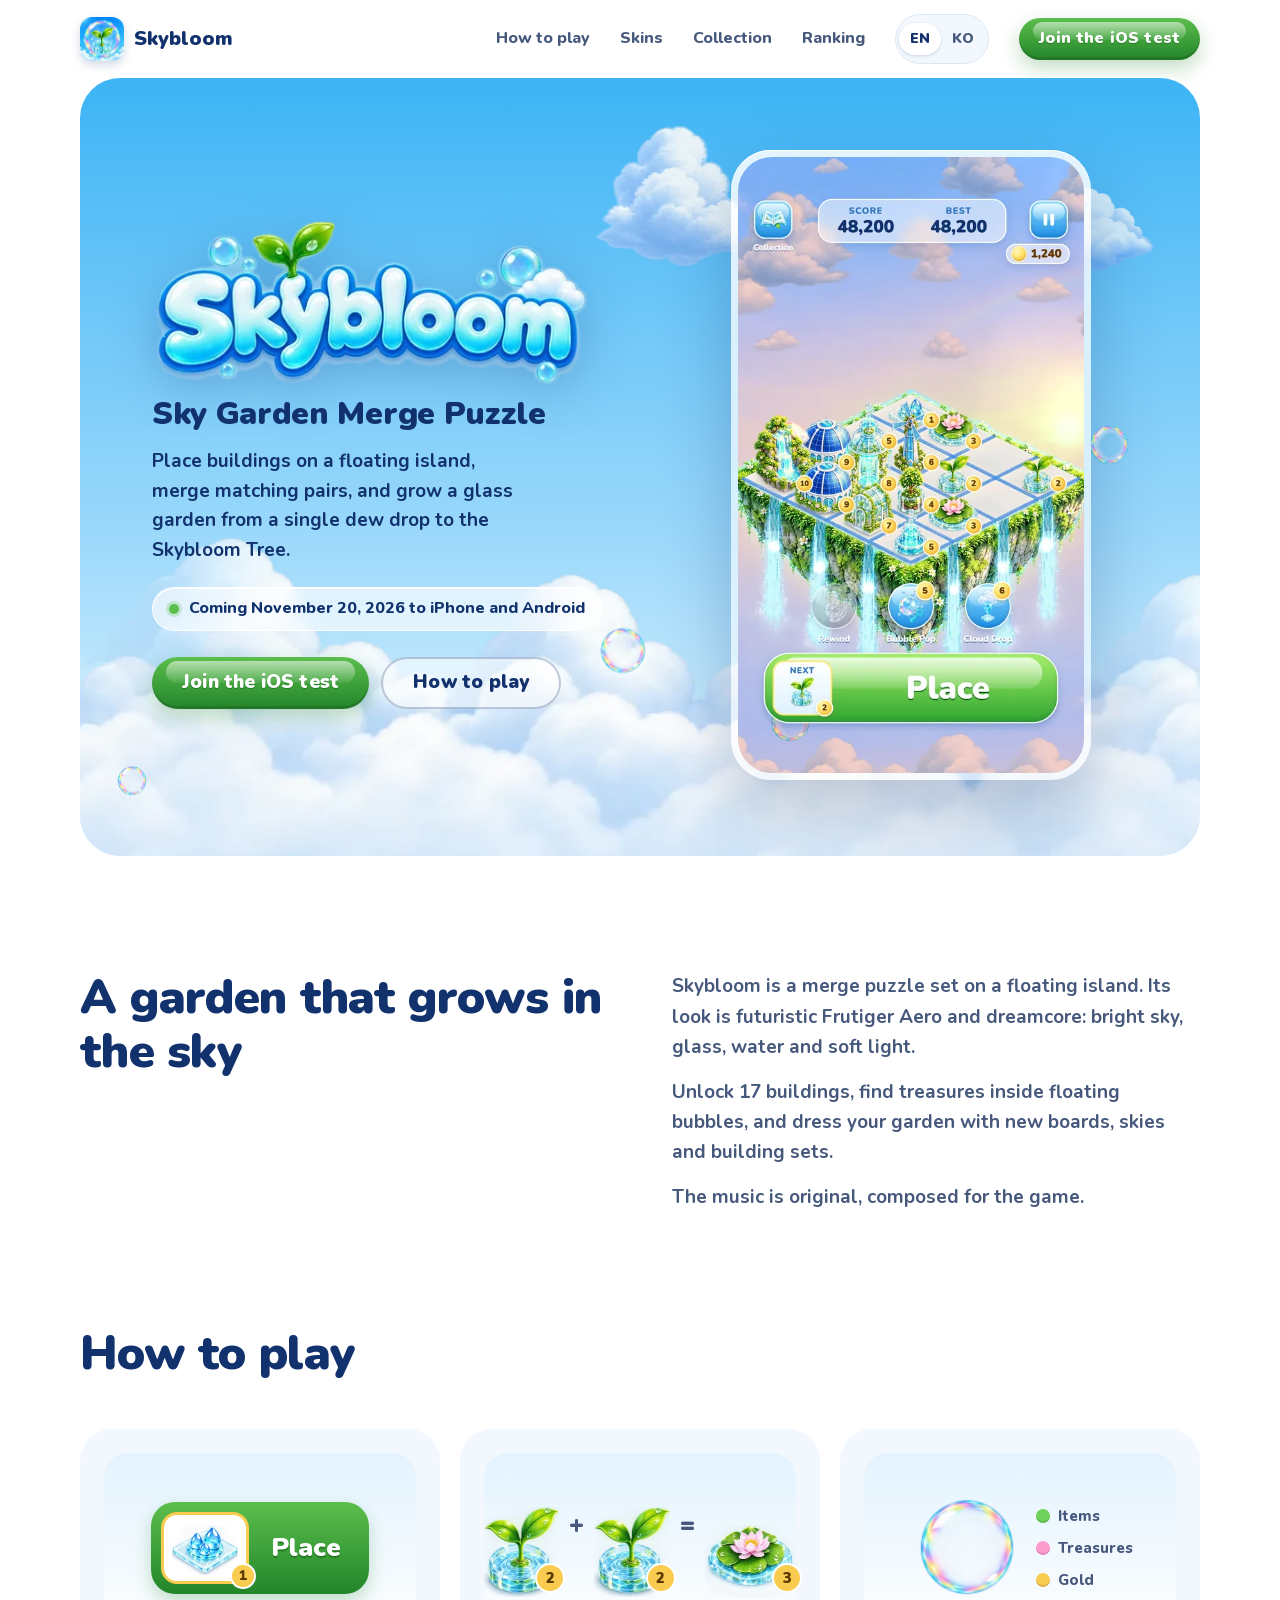
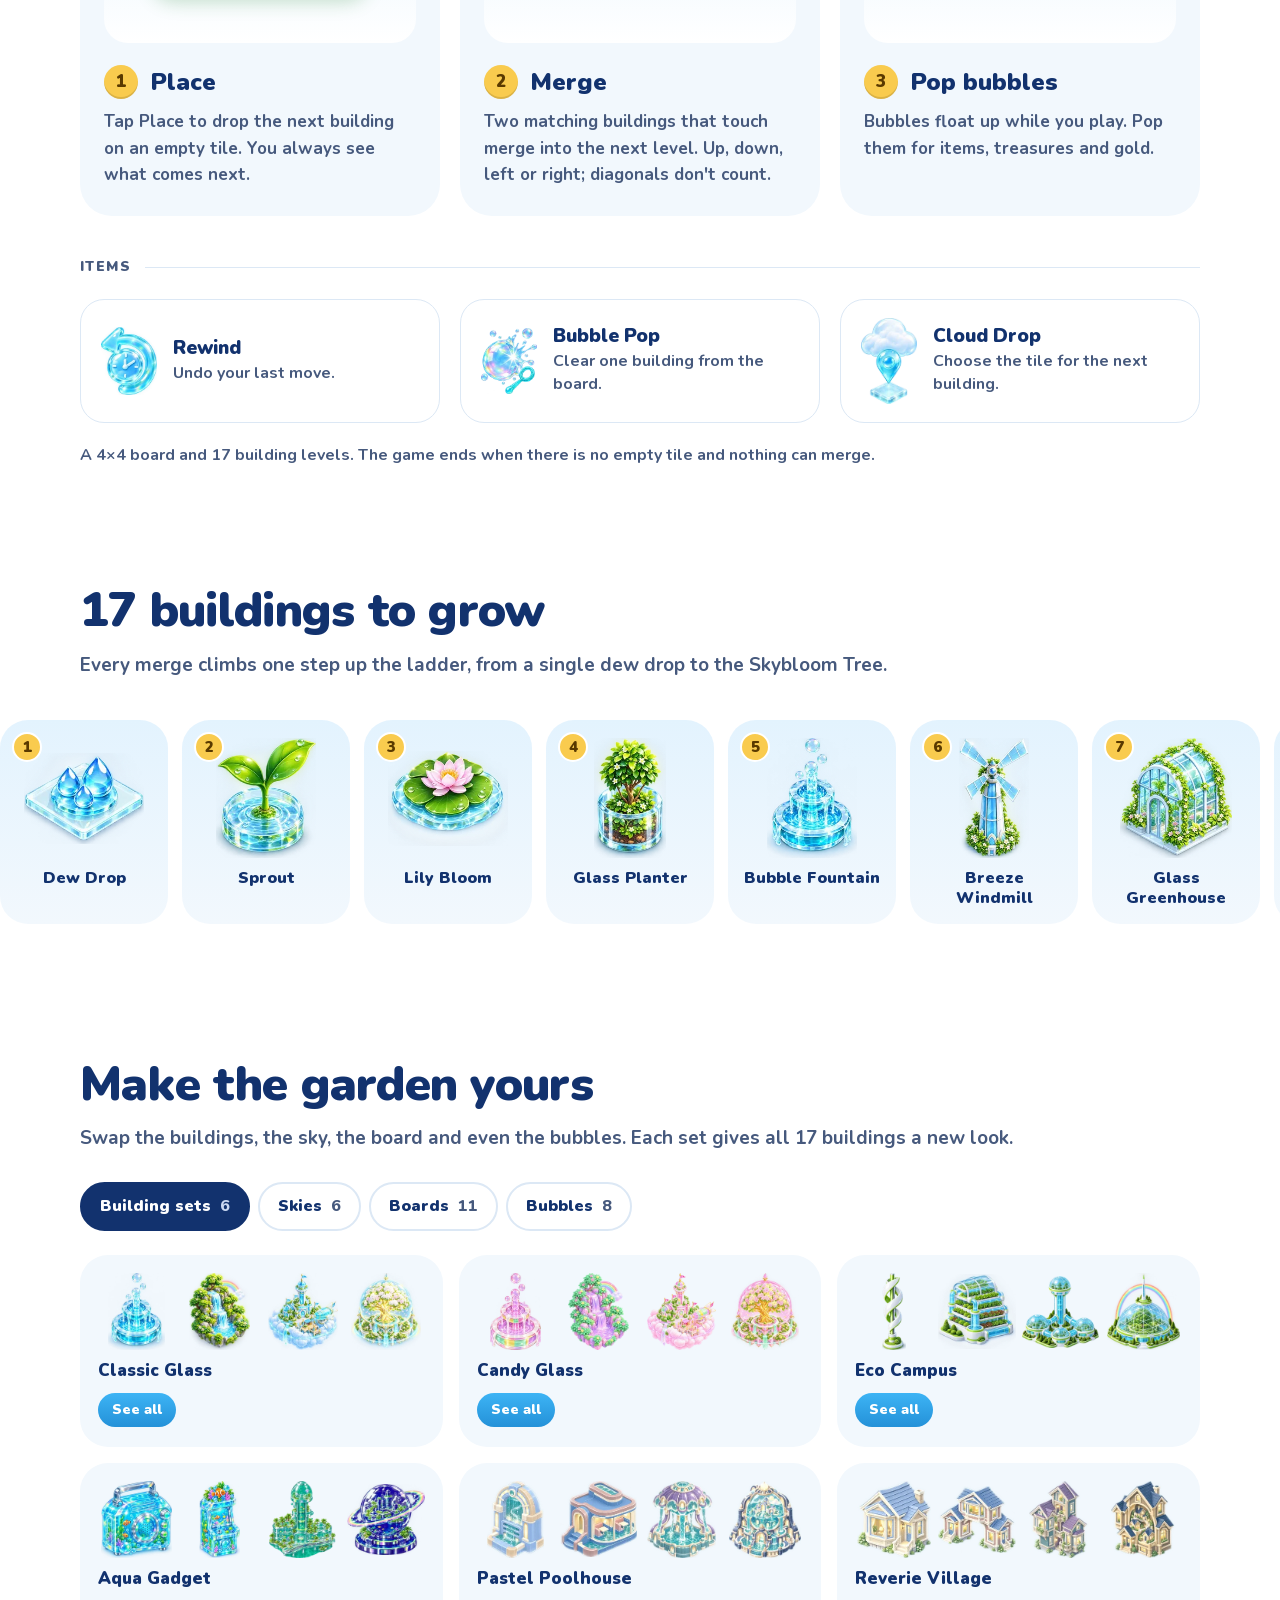
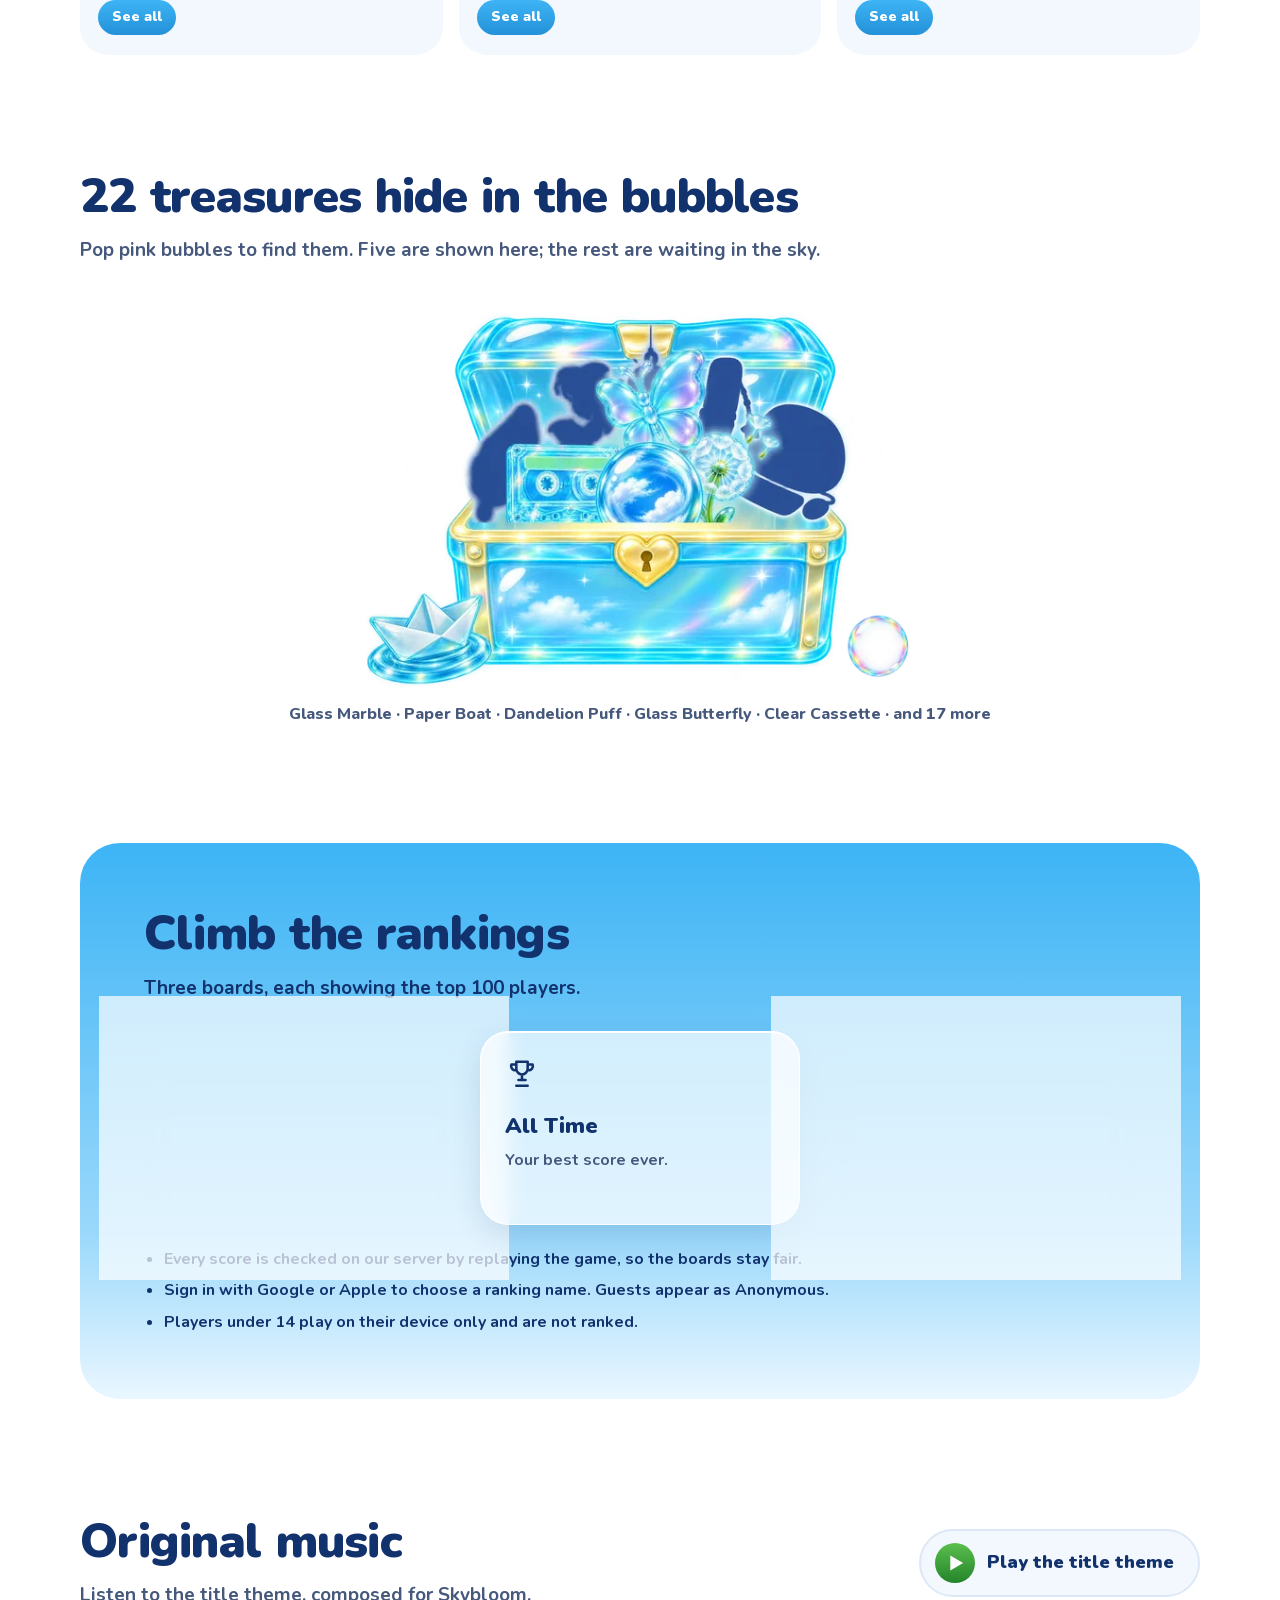
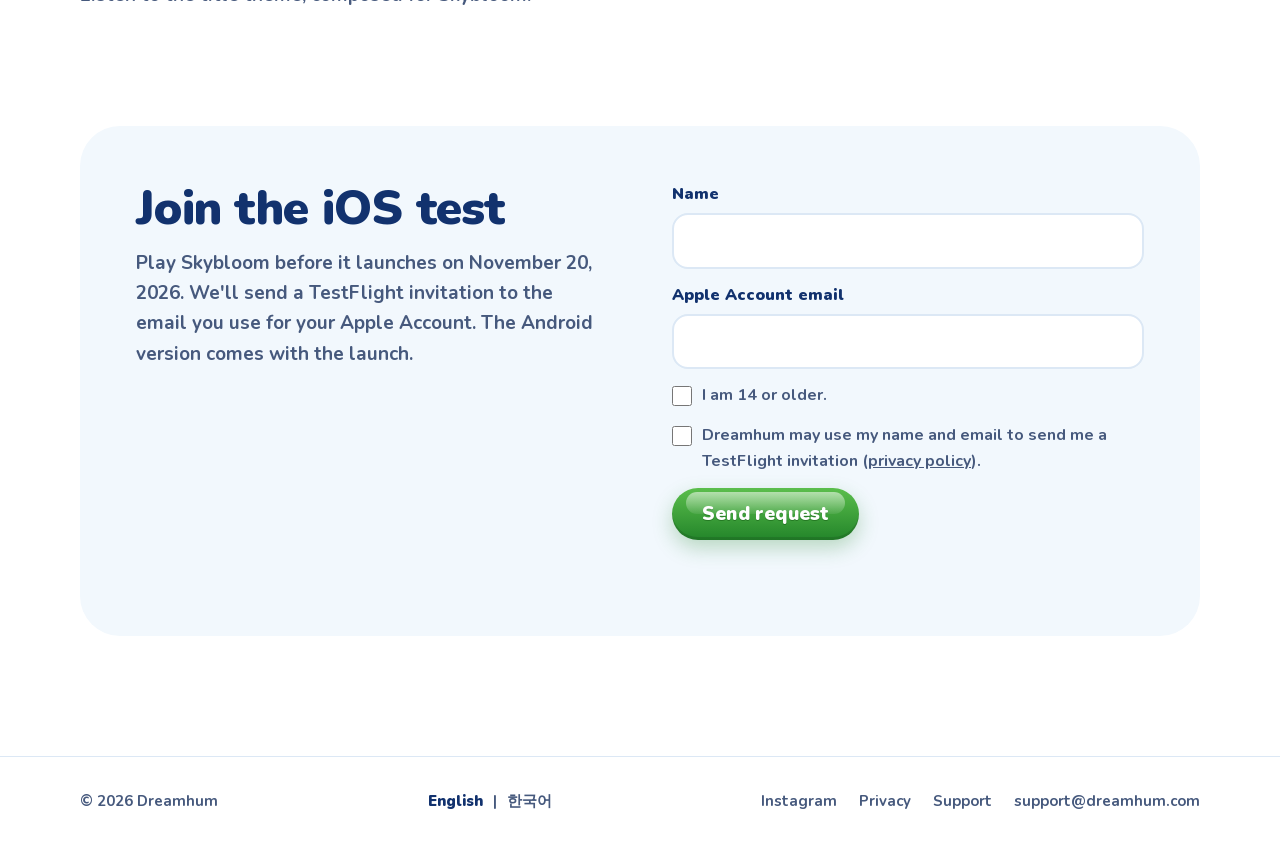
==== commit 02f59e80: "Header language pill is one toggle: a click anywhere on it switches EN <-> KO Co-Authored-By: Claude" ====
--- a/index.html
+++ b/index.html
@@ -193,7 +193,7 @@
     <a href="#skins">Skins</a>
     <a href="#collection">Collection</a>
     <a href="#ranking">Ranking</a>
-    <div class="lang-top" role="group" aria-label="Language"><a href="/" lang="en" aria-current="page" aria-label="English">EN</a><a href="/ko/" lang="ko" aria-label="한국어">KO</a></div>
+    <a class="lang-top" href="/ko/" lang="ko" hreflang="ko" aria-label="한국어로 보기"><span class="on" aria-hidden="true">EN</span><span aria-hidden="true">KO</span></a>
     <a class="btn go sm" href="#join">Join the iOS test</a>
   </nav>
 </header>
--- a/assets/brand/base.css
+++ b/assets/brand/base.css
@@ -39,10 +39,10 @@
 .lang [aria-current] { color: var(--ink); font-weight: 900; }
 footer a:hover { color: var(--ink); text-decoration: underline; }
 
-/* language switch in the header (the footer has the same links) */
-.lang-top { display: flex; padding: 3px; border-radius: 100px; background: var(--soft); border: 1px solid var(--line); font-size: 14px; font-weight: 900; }
-.lang-top a { padding: 5px 11px; border-radius: 100px; text-decoration: none; color: var(--ink-soft); }
-.lang-top a:hover { color: var(--ink); }
-.lang-top a[aria-current] { background: #fff; color: var(--ink); box-shadow: 0 1px 3px rgba(18,50,110,.18); }
+/* language switch in the header: the whole pill is one link to the other language (EN <-> KO); .on = the language shown now */
+.lang-top { display: flex; text-decoration: none; cursor: pointer; padding: 3px; border-radius: 100px; background: var(--soft); border: 1px solid var(--line); font-size: 14px; font-weight: 900; }
+.lang-top span { padding: 5px 11px; border-radius: 100px; color: var(--ink-soft); transition: background .15s, color .15s; }
+.lang-top:hover span:not(.on) { color: var(--ink); }
+.lang-top span.on { background: #fff; color: var(--ink); box-shadow: 0 1px 3px rgba(18,50,110,.18); }
 @media (max-width: 720px) { .top nav > a:not(.btn) { display: none; } }
 @media (max-width: 440px) { .top .logo span { display: none; } .top nav { gap: 10px; } }
